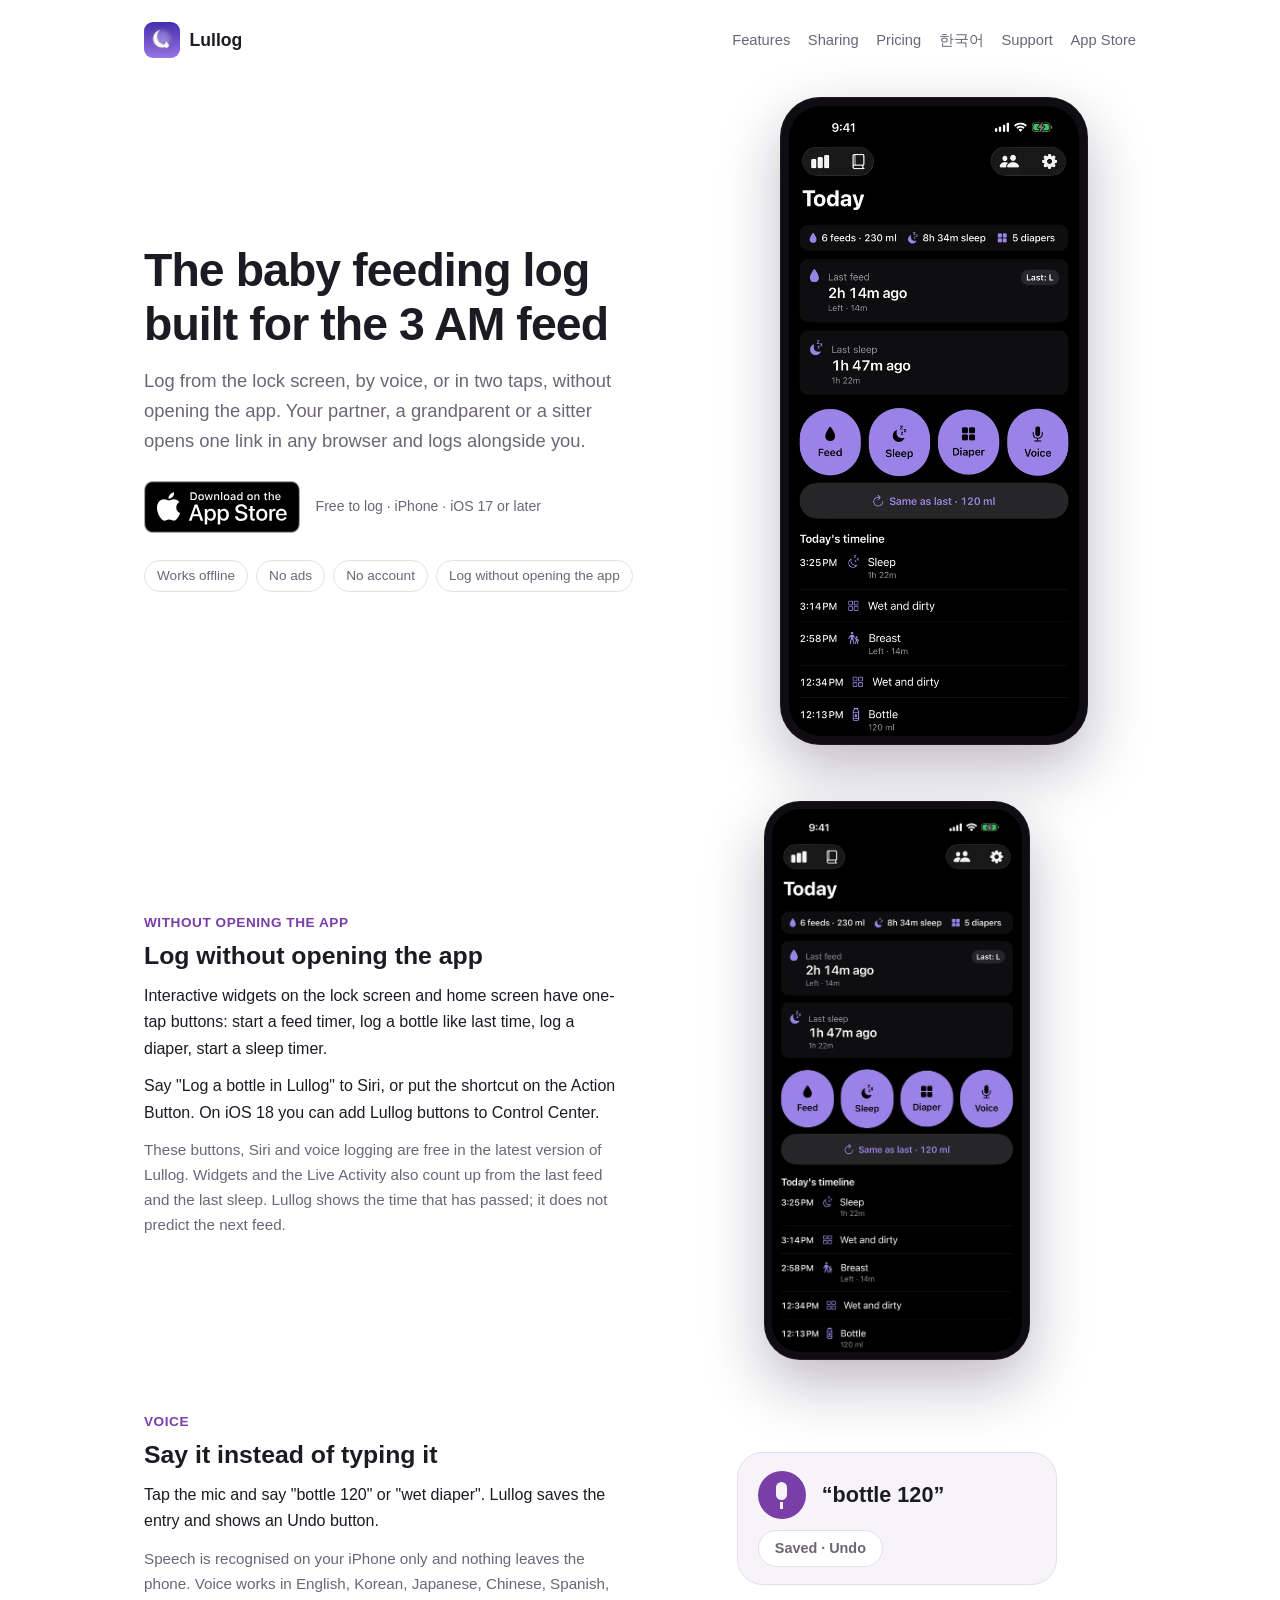
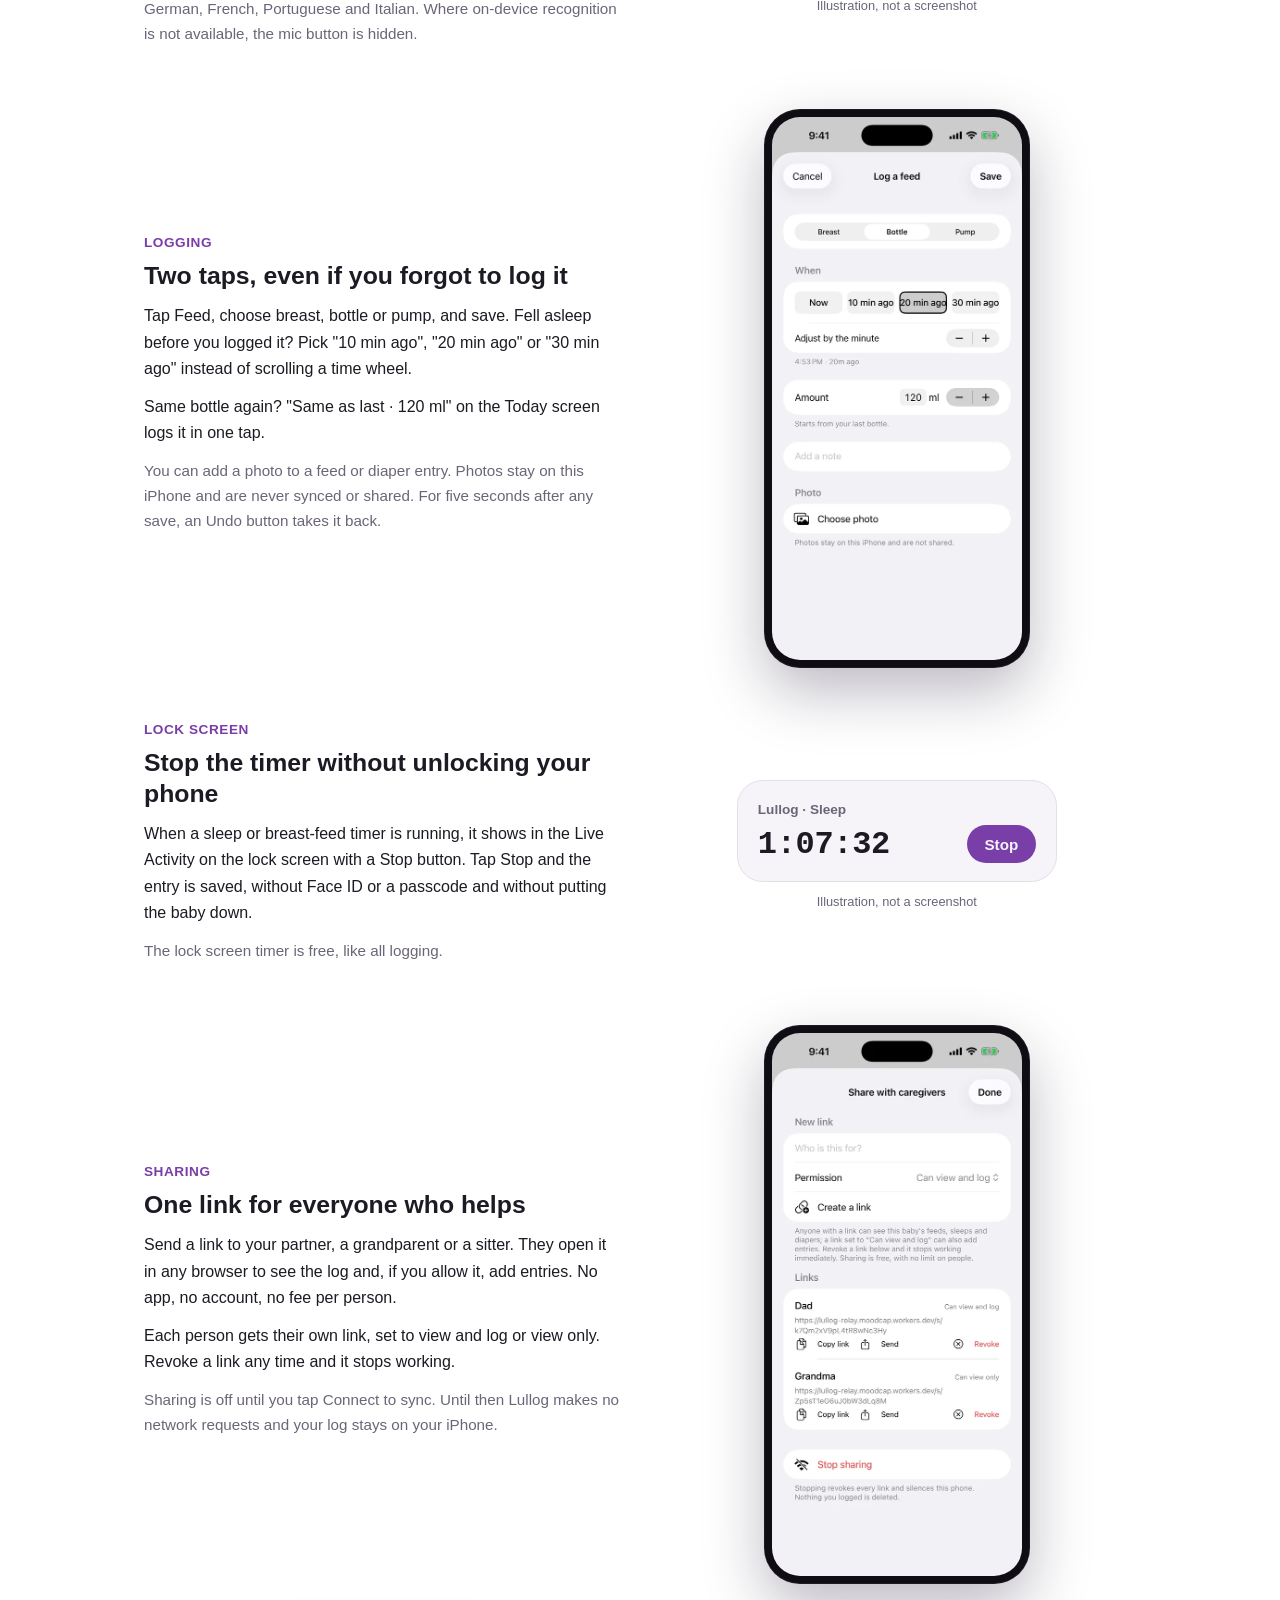
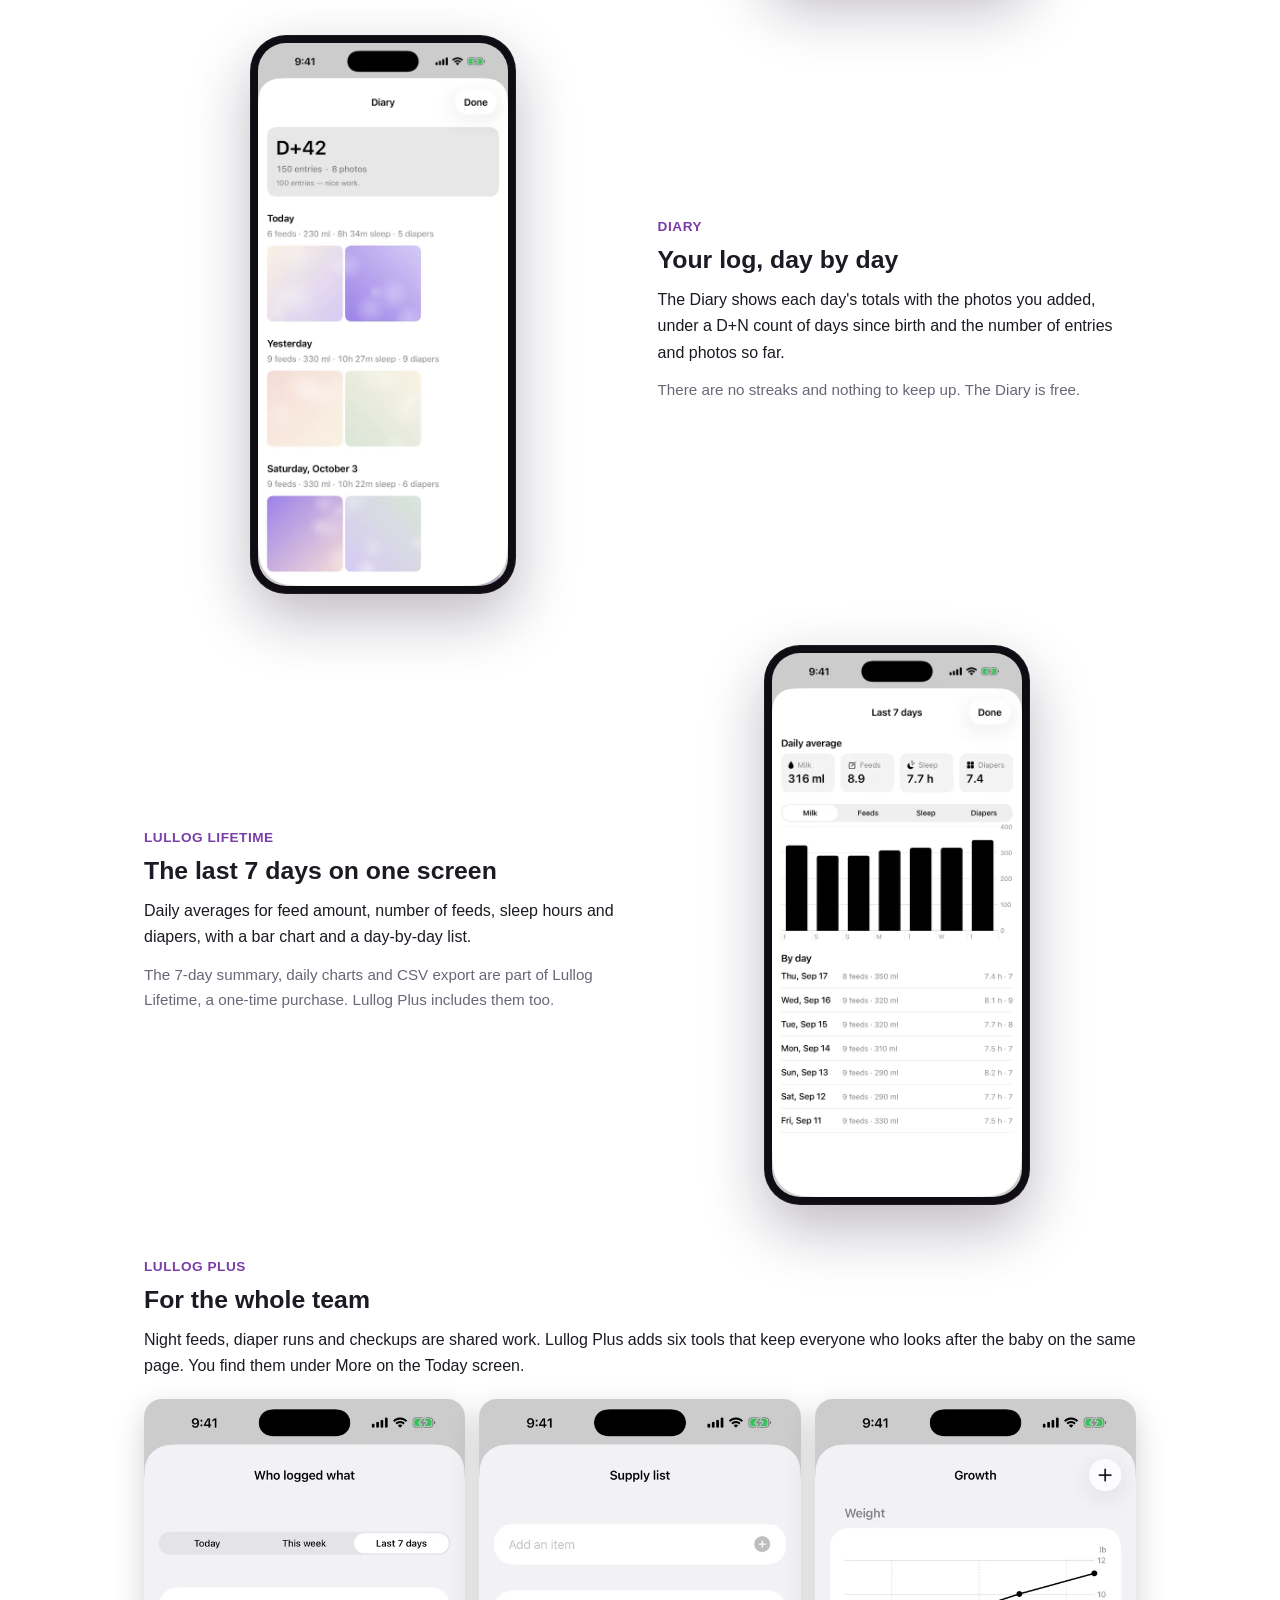
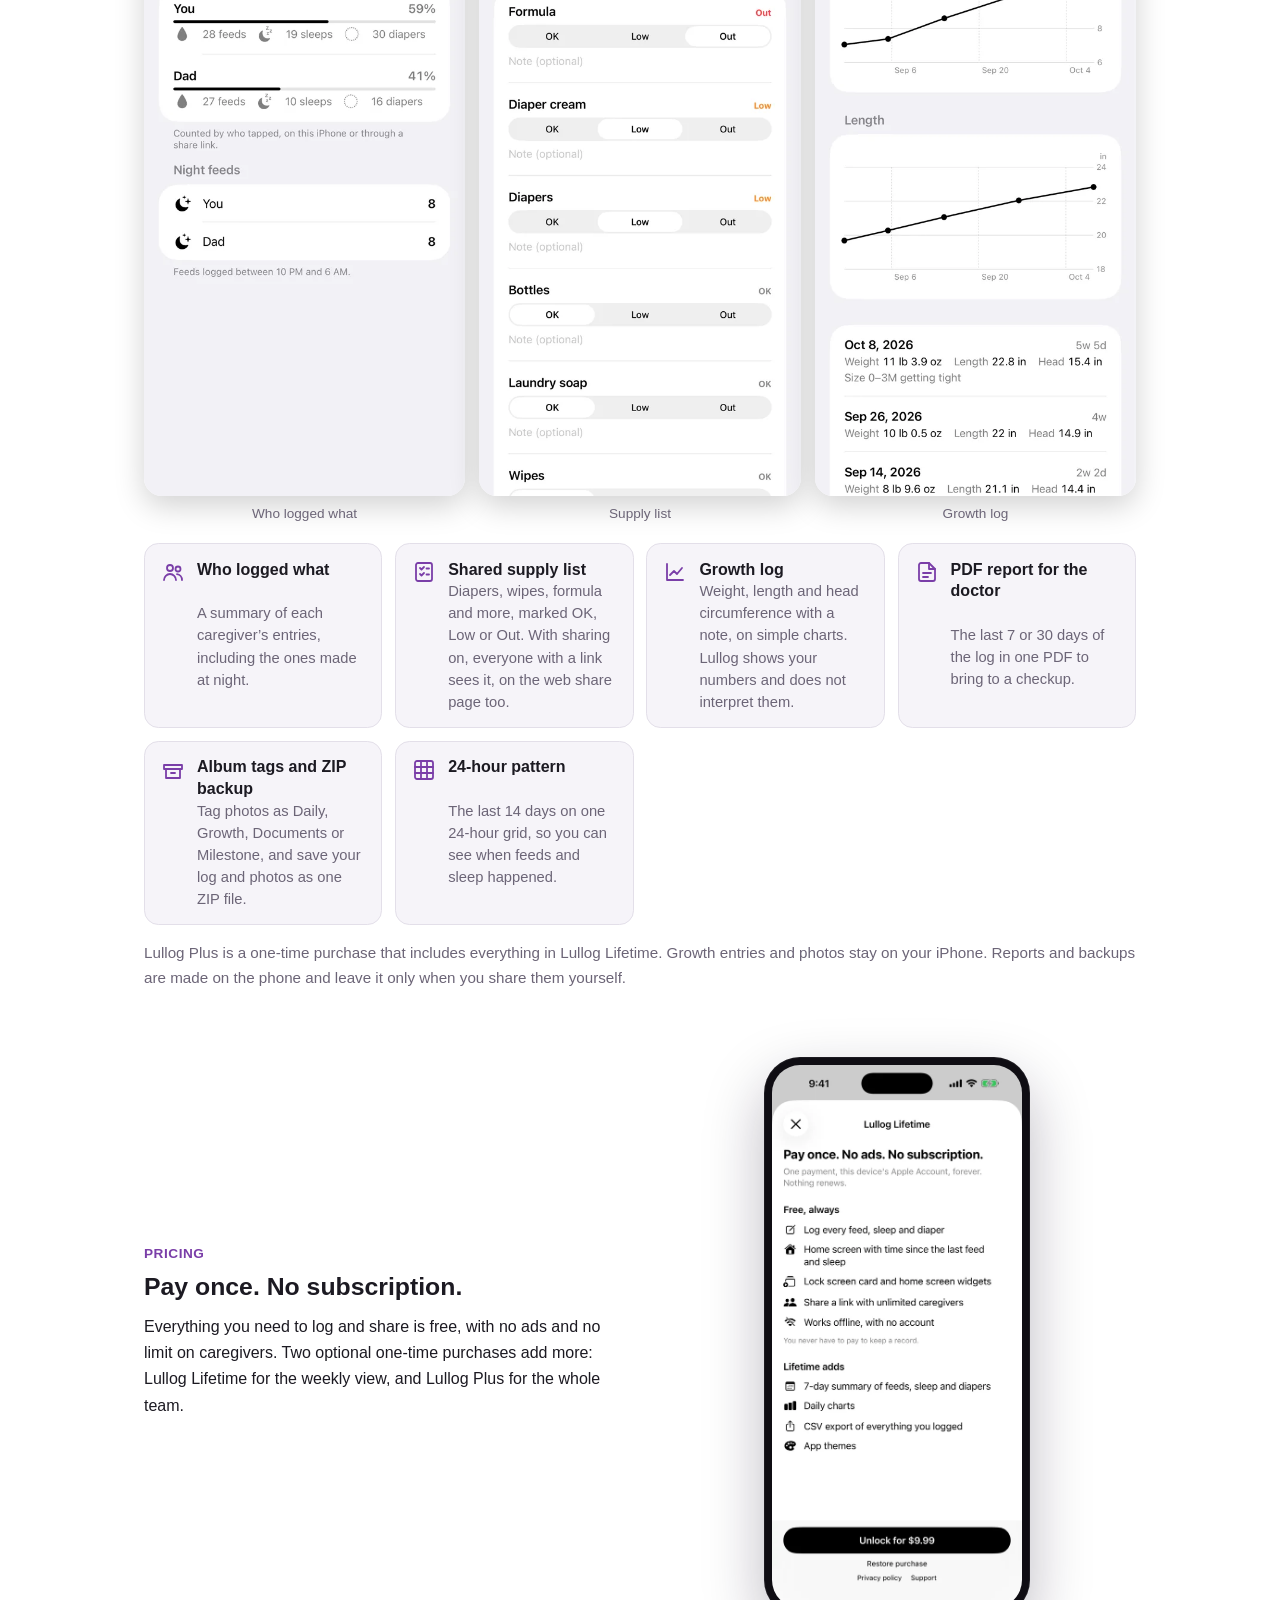
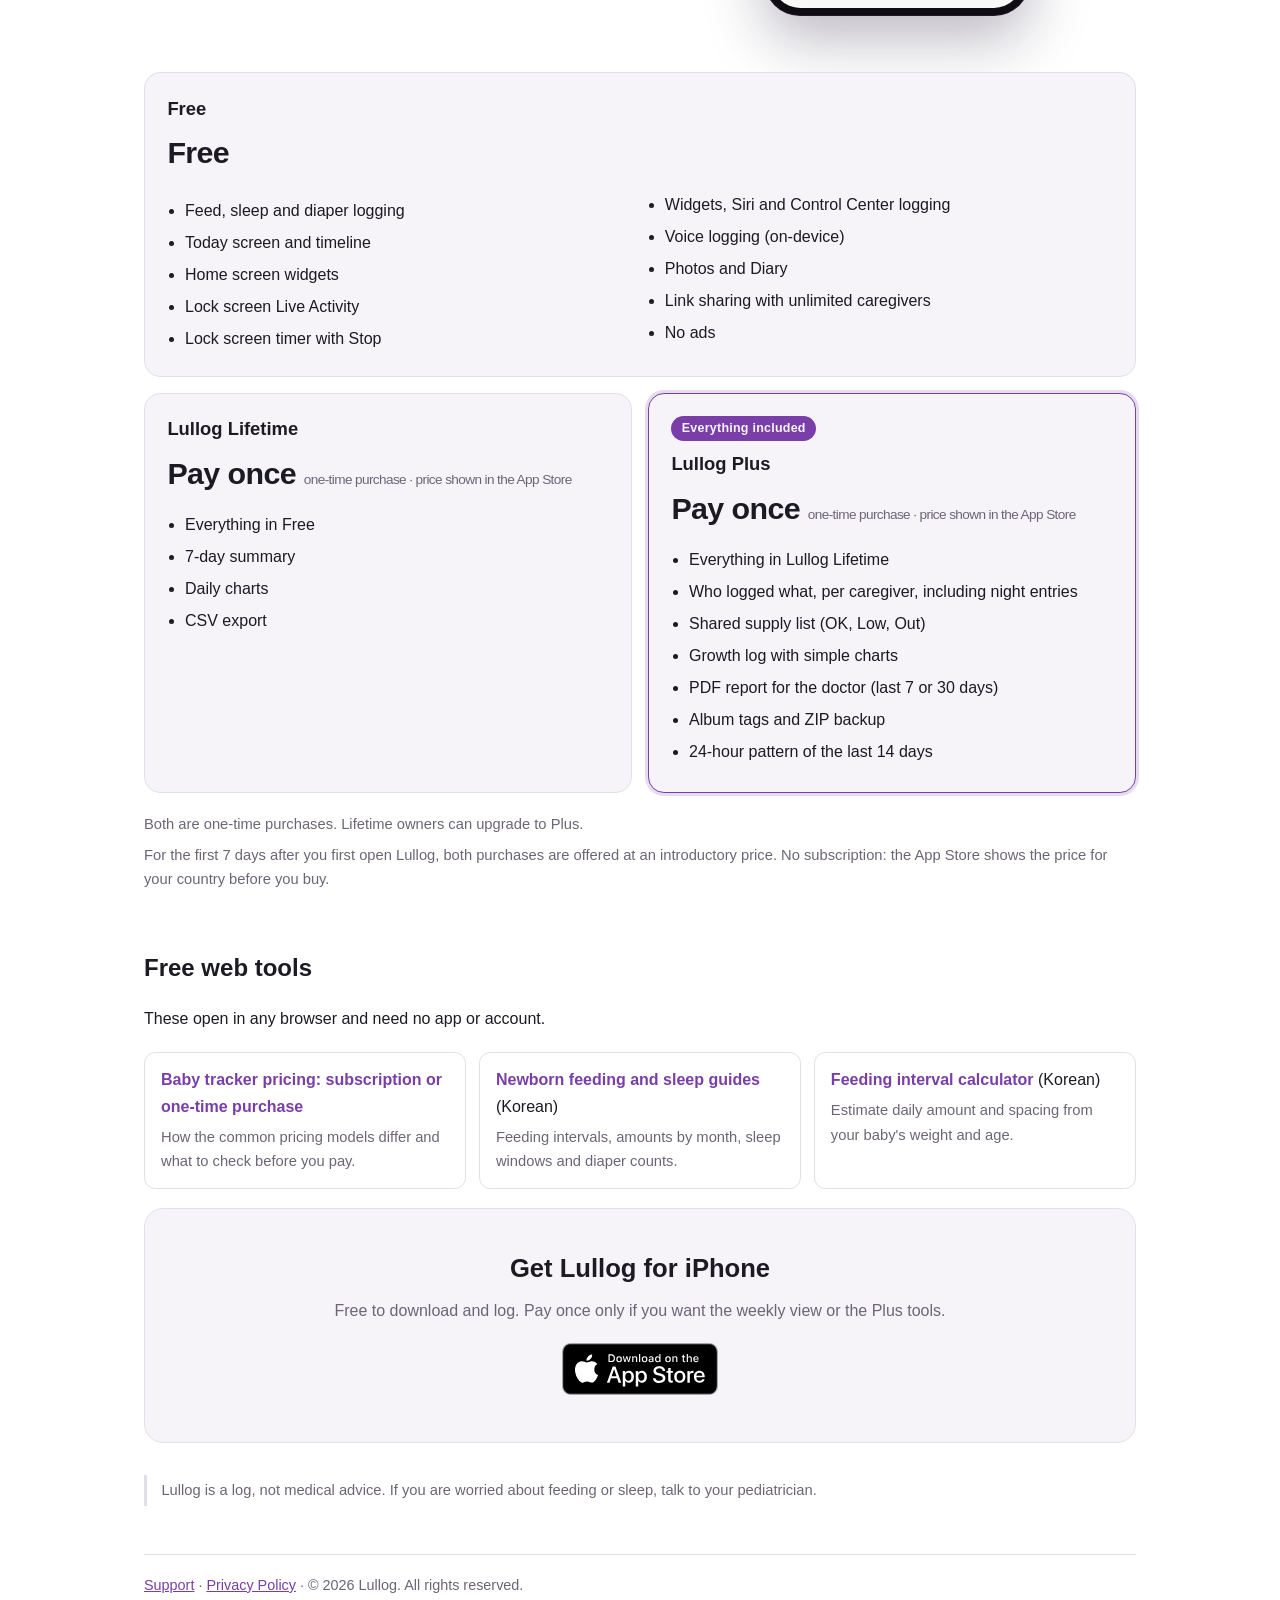
==== index.html @ fbc47a37 "1.1 live: Plus screenshots (team, supplies, growth) in the team section, sitemap dates Co-Authored-B" ====
<!doctype html>
<html lang="en">
<head>
<meta charset="utf-8">
<meta name="viewport" content="width=device-width, initial-scale=1">
<title>Lullog: Baby Feeding Tracker for iPhone, on the App Store</title>
<meta name="description" content="Lullog is a baby feeding tracker for iPhone, now on the App Store. Log feeds, sleep and diapers in two taps and share one private link with every caregiver.">
<link rel="canonical" href="https://richoh86.github.io/lullog-site/">
<link rel="alternate" hreflang="en" href="https://richoh86.github.io/lullog-site/">
<link rel="alternate" hreflang="ko" href="https://richoh86.github.io/lullog-site/ko/">
<link rel="alternate" hreflang="x-default" href="https://richoh86.github.io/lullog-site/">
<meta property="og:type" content="website">
<meta property="og:title" content="Lullog: Baby Feeding Tracker for iPhone, on the App Store">
<meta property="og:description" content="Lullog is a baby feeding tracker for iPhone, now on the App Store. Log feeds, sleep and diapers in two taps and share one private link with every caregiver.">
<meta property="og:url" content="https://richoh86.github.io/lullog-site/">
<meta property="og:site_name" content="Lullog">
<meta property="og:locale" content="en_US">
<meta property="og:locale:alternate" content="ko_KR">
<meta property="og:image" content="https://richoh86.github.io/lullog-site/assets/og.png">
<meta property="og:image:alt" content="Lullog, a baby feeding tracker for iPhone: feed, sleep and diaper log">
<meta name="twitter:card" content="summary_large_image">
<meta name="twitter:title" content="Lullog: Baby Feeding Tracker for iPhone, on the App Store">
<meta name="twitter:description" content="Lullog is a baby feeding tracker for iPhone, now on the App Store. Log feeds, sleep and diapers in two taps and share one private link with every caregiver.">
<meta name="twitter:image" content="https://richoh86.github.io/lullog-site/assets/og.png">
<link rel="apple-touch-icon" href="assets/icon-180.png">
<link rel="stylesheet" href="assets/site.css">
</head>
<body class="landing">

<header class="site-header">
  <a class="brand" href="./"><img src="assets/icon-180.png" alt="" width="36" height="36">Lullog</a>
  <nav>
    <a href="#features">Features</a>
    <a href="#sharing">Sharing</a>
    <a href="#pricing">Pricing</a>
    <a href="ko/" hreflang="ko" lang="ko">한국어</a>
    <a href="support.html">Support</a>
    <a href="https://apps.apple.com/app/id6813064594">App Store</a>
  </nav>
</header>

<main>
<section class="hero">
  <div>
    <h1>The baby feeding log built for the 3 AM feed</h1>
    <p class="tagline">Log from the lock screen, by voice, or in two taps, without opening the app. Your partner, a grandparent or a sitter opens one link in any browser and logs alongside you.</p>
    <div class="actions">
      <a class="badge" href="https://apps.apple.com/app/id6813064594"><img src="assets/appstore-badge-en-us.svg" alt="Download Lullog on the App Store" width="156" height="52"></a>
      <p class="note">Free to log · iPhone · iOS 17 or later</p>
    </div>
    <ul class="trust">
      <li>Works offline</li>
      <li>No ads</li>
      <li>No account</li>
      <li>Log without opening the app</li>
    </ul>
  </div>
  <div class="phone">
    <img src="assets/screens/en/home.webp" srcset="assets/screens/en/home.webp 540w, assets/screens/en/home@2x.webp 1080w" sizes="(max-width: 720px) 74vw, 272px" width="540" height="1173" fetchpriority="high" alt="Lullog's Today screen at night: today's totals of 6 feeds, 230 ml, 8 h 34 min of sleep and 5 diapers, last feed 2 h 14 min ago with a Last: L badge, the last sleep, big Feed, Sleep, Diaper and Voice buttons, a Same as last 120 ml button and today's timeline">
  </div>
</section>

<div class="features" id="features">
  <section class="feature">
    <div>
      <p class="kicker">Without opening the app</p>
      <h2>Log without opening the app</h2>
      <p>Interactive widgets on the lock screen and home screen have one-tap buttons: start a feed timer, log a bottle like last time, log a diaper, start a sleep timer.</p>
      <p>Say "Log a bottle in Lullog" to Siri, or put the shortcut on the Action Button. On iOS 18 you can add Lullog buttons to Control Center.</p>
      <p class="dim">These buttons, Siri and voice logging are free in the latest version of Lullog. Widgets and the Live Activity also count up from the last feed and the last sleep. Lullog shows the time that has passed; it does not predict the next feed.</p>
    </div>
    <div class="phone small">
      <img src="assets/screens/en/home.webp" srcset="assets/screens/en/home.webp 540w, assets/screens/en/home@2x.webp 1080w" sizes="(max-width: 720px) 74vw, 272px" width="540" height="1173" loading="lazy" decoding="async" alt="The Today screen with Feed, Sleep, Diaper and Voice buttons, a Same as last 120 ml button, the totals strip and a last feed card with a Last: L badge">
    </div>
  </section>

  <section class="feature">
    <div>
      <p class="kicker">Voice</p>
      <h2>Say it instead of typing it</h2>
      <p>Tap the mic and say "bottle 120" or "wet diaper". Lullog saves the entry and shows an Undo button.</p>
      <p class="dim">Speech is recognised on your iPhone only and nothing leaves the phone. Voice works in English, Korean, Japanese, Chinese, Spanish, German, French, Portuguese and Italian. Where on-device recognition is not available, the mic button is hidden.</p>
    </div>
    <figure class="voice-demo" aria-label="Illustration of voice logging">
      <div class="voice-card" aria-hidden="true">
        <span class="voice-mic"></span>
        <span class="voice-said">&ldquo;bottle 120&rdquo;</span>
        <span class="voice-result">Saved · Undo</span>
      </div>
      <figcaption>Illustration, not a screenshot</figcaption>
    </figure>
  </section>

  <section class="feature">
    <div>
      <p class="kicker">Logging</p>
      <h2>Two taps, even if you forgot to log it</h2>
      <p>Tap Feed, choose breast, bottle or pump, and save. Fell asleep before you logged it? Pick "10 min ago", "20 min ago" or "30 min ago" instead of scrolling a time wheel.</p>
      <p>Same bottle again? "Same as last · 120 ml" on the Today screen logs it in one tap.</p>
      <p class="dim">You can add a photo to a feed or diaper entry. Photos stay on this iPhone and are never synced or shared. For five seconds after any save, an Undo button takes it back.</p>
    </div>
    <div class="phone">
      <img src="assets/screens/en/log.webp" srcset="assets/screens/en/log.webp 540w, assets/screens/en/log@2x.webp 1080w" sizes="(max-width: 720px) 74vw, 272px" width="540" height="1173" loading="lazy" decoding="async" alt="The feed sheet with Breast, Bottle and Pump options, a quick time picker set to 20 minutes ago, 120 ml entered, a note field and a Photo field">
    </div>
  </section>

  <section class="feature">
    <div>
      <p class="kicker">Lock screen</p>
      <h2>Stop the timer without unlocking your phone</h2>
      <p>When a sleep or breast-feed timer is running, it shows in the Live Activity on the lock screen with a Stop button. Tap Stop and the entry is saved, without Face ID or a passcode and without putting the baby down.</p>
      <p class="dim">The lock screen timer is free, like all logging.</p>
    </div>
    <figure class="lock-demo" aria-label="Illustration of the lock screen timer">
      <div class="lock-card" aria-hidden="true">
        <span class="lock-label">Lullog · Sleep</span>
        <span class="lock-time">1:07:32</span>
        <span class="lock-stop">Stop</span>
      </div>
      <figcaption>Illustration, not a screenshot</figcaption>
    </figure>
  </section>

  <section class="feature" id="sharing">
    <div>
      <p class="kicker">Sharing</p>
      <h2>One link for everyone who helps</h2>
      <p>Send a link to your partner, a grandparent or a sitter. They open it in any browser to see the log and, if you allow it, add entries. No app, no account, no fee per person.</p>
      <p>Each person gets their own link, set to view and log or view only. Revoke a link any time and it stops working.</p>
      <p class="dim">Sharing is off until you tap Connect to sync. Until then Lullog makes no network requests and your log stays on your iPhone.</p>
    </div>
    <div class="phone">
      <img src="assets/screens/en/share.webp" srcset="assets/screens/en/share.webp 540w, assets/screens/en/share@2x.webp 1080w" sizes="(max-width: 720px) 74vw, 272px" width="540" height="1173" loading="lazy" decoding="async" alt="The Share with caregivers screen with a link for Dad that can view and log, a link for Grandma that can only view, and copy, send and revoke buttons">
    </div>
  </section>

  <section class="feature">
    <div>
      <p class="kicker">Diary</p>
      <h2>Your log, day by day</h2>
      <p>The Diary shows each day's totals with the photos you added, under a D+N count of days since birth and the number of entries and photos so far.</p>
      <p class="dim">There are no streaks and nothing to keep up. The Diary is free.</p>
    </div>
    <div class="phone">
      <img src="assets/screens/en/diary.webp" srcset="assets/screens/en/diary.webp 540w, assets/screens/en/diary@2x.webp 1080w" sizes="(max-width: 720px) 74vw, 272px" width="540" height="1173" loading="lazy" decoding="async" alt="The Diary with a D+42 header, 150 entries and 8 photos, and days listed with their totals and a grid of photos">
    </div>
  </section>

  <section class="feature">
    <div>
      <p class="kicker">Lullog Lifetime</p>
      <h2>The last 7 days on one screen</h2>
      <p>Daily averages for feed amount, number of feeds, sleep hours and diapers, with a bar chart and a day-by-day list.</p>
      <p class="dim">The 7-day summary, daily charts and CSV export are part of Lullog Lifetime, a one-time purchase. Lullog Plus includes them too.</p>
    </div>
    <div class="phone">
      <img src="assets/screens/en/week.webp" srcset="assets/screens/en/week.webp 540w, assets/screens/en/week@2x.webp 1080w" sizes="(max-width: 720px) 74vw, 272px" width="540" height="1173" loading="lazy" decoding="async" alt="The Last 7 days summary with daily averages of 316 ml, 8.9 feeds, 7.7 hours of sleep and 7.4 diapers, a bar chart and a list of days">
    </div>
  </section>
  <section class="feature wide" id="plus">
    <div>
      <p class="kicker">Lullog Plus</p>
      <h2>For the whole team</h2>
      <p>Night feeds, diaper runs and checkups are shared work. Lullog Plus adds six tools that keep everyone who looks after the baby on the same page. You find them under More on the Today screen.</p>
            <div class="plus-shots" aria-label="Three Lullog Plus screens">
        <figure><img src="assets/screens/en/team.webp" srcset="assets/screens/en/team.webp 540w, assets/screens/en/team@2x.webp 1080w" sizes="(max-width: 720px) 44vw, 220px" width="540" height="1173" loading="lazy" decoding="async" alt="Who logged what: You 59% with 28 feeds, 19 sleeps and 30 diapers, Dad 41% with 27 feeds, 10 sleeps and 16 diapers, and 8 night feeds each"><figcaption>Who logged what</figcaption></figure>
        <figure><img src="assets/screens/en/supplies.webp" srcset="assets/screens/en/supplies.webp 540w, assets/screens/en/supplies@2x.webp 1080w" sizes="(max-width: 720px) 44vw, 220px" width="540" height="1173" loading="lazy" decoding="async" alt="The shared supply list: Formula marked Out, Diapers and Diaper cream marked Low, Wipes, Laundry soap and Bottles OK"><figcaption>Supply list</figcaption></figure>
        <figure><img src="assets/screens/en/growth.webp" srcset="assets/screens/en/growth.webp 540w, assets/screens/en/growth@2x.webp 1080w" sizes="(max-width: 720px) 44vw, 220px" width="540" height="1173" loading="lazy" decoding="async" alt="The growth log: weight and length charts rising over five check-ups, with the list of measurements below"><figcaption>Growth log</figcaption></figure>
      </div>
      <ul class="plus-list">
        <li><svg viewBox="0 0 24 24" aria-hidden="true"><circle cx="9" cy="8" r="3"/><path d="M3 20c0-3.3 2.7-6 6-6s6 2.7 6 6"/><circle cx="17" cy="9" r="2.5"/><path d="M16 14.2c2.9.4 5 2.9 5 5.8"/></svg><strong>Who logged what</strong><span>A summary of each caregiver&rsquo;s entries, including the ones made at night.</span></li>
        <li><svg viewBox="0 0 24 24" aria-hidden="true"><rect x="4" y="3" width="16" height="18" rx="2"/><path d="M8 8l1.5 1.5L12 7M8 14l1.5 1.5L12 13M14.5 8.5H17M14.5 14.5H17"/></svg><strong>Shared supply list</strong><span>Diapers, wipes, formula and more, marked OK, Low or Out. With sharing on, everyone with a link sees it, on the web share page too.</span></li>
        <li><svg viewBox="0 0 24 24" aria-hidden="true"><path d="M4 4v16h16"/><path d="M7 15l4-4 3 3 5-6"/></svg><strong>Growth log</strong><span>Weight, length and head circumference with a note, on simple charts. Lullog shows your numbers and does not interpret them.</span></li>
        <li><svg viewBox="0 0 24 24" aria-hidden="true"><path d="M14 3H6a2 2 0 0 0-2 2v14a2 2 0 0 0 2 2h12a2 2 0 0 0 2-2V9z"/><path d="M14 3v6h6M8 13h8M8 17h5"/></svg><strong>PDF report for the doctor</strong><span>The last 7 or 30 days of the log in one PDF to bring to a checkup.</span></li>
        <li><svg viewBox="0 0 24 24" aria-hidden="true"><path d="M3 7h18v4H3zM5 11v9h14v-9"/><path d="M10 15h4"/></svg><strong>Album tags and ZIP backup</strong><span>Tag photos as Daily, Growth, Documents or Milestone, and save your log and photos as one ZIP file.</span></li>
        <li><svg viewBox="0 0 24 24" aria-hidden="true"><rect x="3" y="3" width="18" height="18" rx="2"/><path d="M3 9h18M3 15h18M9 3v18M15 3v18"/></svg><strong>24-hour pattern</strong><span>The last 14 days on one 24-hour grid, so you can see when feeds and sleep happened.</span></li>
      </ul>
      <p class="dim">Lullog Plus is a one-time purchase that includes everything in Lullog Lifetime. Growth entries and photos stay on your iPhone. Reports and backups are made on the phone and leave it only when you share them yourself.</p>
    </div>
  </section>
</div>

<section id="pricing">
  <div class="features">
    <div class="feature">
      <div>
        <p class="kicker">Pricing</p>
        <h2>Pay once. No subscription.</h2>
        <p>Everything you need to log and share is free, with no ads and no limit on caregivers. Two optional one-time purchases add more: Lullog Lifetime for the weekly view, and Lullog Plus for the whole team.</p>
      </div>
      <div class="phone small">
        <img src="assets/screens/en/lifetime.webp" srcset="assets/screens/en/lifetime.webp 540w, assets/screens/en/lifetime@2x.webp 1080w" sizes="(max-width: 720px) 66vw, 224px" width="540" height="1173" loading="lazy" decoding="async" alt="The Lullog Lifetime screen: pay once, no ads, no subscription, with lists of free and Lifetime features and an unlock button">
      </div>
    </div>
  </div>
  <div class="pricing">
    <div class="plan free">
      <h3>Free</h3>
      <p class="price">Free</p>
      <ul>
        <li>Feed, sleep and diaper logging</li>
        <li>Today screen and timeline</li>
        <li>Home screen widgets</li>
        <li>Lock screen Live Activity</li>
        <li>Lock screen timer with Stop</li>
        <li>Widgets, Siri and Control Center logging</li>
        <li>Voice logging (on-device)</li>
        <li>Photos and Diary</li>
        <li>Link sharing with unlimited caregivers</li>
        <li>No ads</li>
      </ul>
    </div>
    <div class="plan">
      <h3>Lullog Lifetime</h3>
      <p class="price">Pay once <small>one-time purchase · price shown in the App Store</small></p>
      <ul>
        <li>Everything in Free</li>
        <li>7-day summary</li>
        <li>Daily charts</li>
        <li>CSV export</li>
      </ul>
    </div>
    <div class="plan featured">
      <p class="tag">Everything included</p>
      <h3>Lullog Plus</h3>
      <p class="price">Pay once <small>one-time purchase · price shown in the App Store</small></p>
      <ul>
        <li>Everything in Lullog Lifetime</li>
        <li>Who logged what, per caregiver, including night entries</li>
        <li>Shared supply list (OK, Low, Out)</li>
        <li>Growth log with simple charts</li>
        <li>PDF report for the doctor (last 7 or 30 days)</li>
        <li>Album tags and ZIP backup</li>
        <li>24-hour pattern of the last 14 days</li>
      </ul>
    </div>
    <p class="pricing-note">Both are one-time purchases. Lifetime owners can upgrade to Plus.</p>
    <p class="pricing-note">For the first 7 days after you first open Lullog, both purchases are offered at an introductory price. No subscription: the App Store shows the price for your country before you buy.</p>
  </div>
</section>

<section>
  <h2 class="section-title">Free web tools</h2>
  <p>These open in any browser and need no app or account.</p>
  <ul class="cards">
    <li><a href="compare/baby-tracker-without-subscription.html">Baby tracker pricing: subscription or one-time purchase</a>
      <p>How the common pricing models differ and what to check before you pay.</p></li>
    <li><a href="ko/guides/" hreflang="ko">Newborn feeding and sleep guides</a> (Korean)
      <p>Feeding intervals, amounts by month, sleep windows and diaper counts.</p></li>
    <li><a href="ko/tools/suyu-teom-gyesangi.html" hreflang="ko">Feeding interval calculator</a> (Korean)
      <p>Estimate daily amount and spacing from your baby's weight and age.</p></li>
  </ul>
</section>

<section class="cta-band">
  <h2>Get Lullog for iPhone</h2>
  <p>Free to download and log. Pay once only if you want the weekly view or the Plus tools.</p>
  <a class="badge" href="https://apps.apple.com/app/id6813064594"><img src="assets/appstore-badge-en-us.svg" alt="Download Lullog on the App Store" width="156" height="52"></a>
</section>

<p class="disclaim">Lullog is a log, not medical advice. If you are worried about feeding or sleep, talk to your pediatrician.</p>
</main>

<footer><a href="support.html">Support</a> · <a href="privacy.html">Privacy Policy</a>
 · © 2026 Lullog. All rights reserved.</footer>

<script type="application/ld+json">
{
  "@context": "https://schema.org",
  "@graph": [
    {
      "@type": "SoftwareApplication",
      "@id": "https://richoh86.github.io/lullog-site/#app",
      "name": "Lullog",
      "alternateName": "Lullog: Baby Feeding Tracker",
      "applicationCategory": "HealthApplication",
      "applicationSubCategory": "Baby feeding, sleep and diaper log",
      "operatingSystem": "iOS 17.0 or later",
      "softwareVersion": "1.1",
      "url": "https://richoh86.github.io/lullog-site/",
      "installUrl": "https://apps.apple.com/app/id6813064594",
      "downloadUrl": "https://apps.apple.com/app/id6813064594",
      "sameAs": ["https://apps.apple.com/app/id6813064594"],
      "image": "https://richoh86.github.io/lullog-site/assets/og.png",
      "screenshot": "https://richoh86.github.io/lullog-site/assets/screens/en/home@2x.webp",
      "inLanguage": ["en", "ko"],
      "description": "A newborn log for iPhone. Feeds, sleep and diapers in a few taps, a lock screen Live Activity and home screen widgets, and one private link caregivers open in any browser. Works offline until you turn sharing on.",
      "featureList": [
        "Feed, sleep and diaper logging",
        "Lock screen Live Activity and home screen widgets",
        "Interactive widgets, Siri and Shortcuts, and Control Center buttons for logging without opening the app",
        "On-device voice logging",
        "Photos on entries, kept on the device, and a Diary",
        "Private share link that opens in any browser",
        "Works offline with no account",
        "7-day summary, daily charts, and CSV export with Lullog Lifetime",
        "Caregiver summary, shared supply list, growth log, PDF report, album tags with ZIP backup, and a 24-hour pattern with Lullog Plus"
      ],
      "publisher": { "@id": "https://richoh86.github.io/lullog-site/#org" },
      "offers": [
        {
          "@type": "Offer",
          "price": "0",
          "priceCurrency": "USD",
          "availability": "https://schema.org/InStock",
          "description": "Free to use. Logging, widgets, Siri and Control Center logging, voice logging, photos, the Diary, the Live Activity and link sharing are free with no ads."
        },
        {
          "@type": "Offer",
          "name": "Lullog Lifetime",
          "category": "one-time purchase",
          "description": "Optional one-time in-app purchase that unlocks the 7-day summary, daily charts and CSV export. No subscription. The price is shown in the App Store."
        },
        {
          "@type": "Offer",
          "name": "Lullog Plus",
          "category": "one-time purchase",
          "description": "Optional one-time in-app purchase that includes everything in Lullog Lifetime plus a per-caregiver summary, a shared supply list, a growth log, a PDF report, album tags with ZIP backup and a 24-hour pattern view. Lifetime owners can upgrade. No subscription. The price is shown in the App Store."
        }
      ]
    },
    {
      "@type": "Organization",
      "@id": "https://richoh86.github.io/lullog-site/#org",
      "name": "Lullog",
      "url": "https://richoh86.github.io/lullog-site/",
      "logo": "https://richoh86.github.io/lullog-site/assets/icon-512.png",
      "email": "richohios@gmail.com"
    },
    {
      "@type": "WebSite",
      "@id": "https://richoh86.github.io/lullog-site/#website",
      "name": "Lullog",
      "url": "https://richoh86.github.io/lullog-site/",
      "inLanguage": "en-US",
      "publisher": { "@id": "https://richoh86.github.io/lullog-site/#org" }
    }
  ]
}
</script>
</body>
</html>
---- assets/site.css ----
/* Lullog site — shared styles. Matches the inline styles of index/support/privacy. */
:root { color-scheme: light dark;
  --ink:#1c1a22; --dim:#6c6577; --bg:#fff; --card:#f6f4f9; --line:#e3dfe9; --accent:#7a3ea8; }
@media (prefers-color-scheme: dark) {
  :root { --ink:#ece9f1; --dim:#a49cb0; --bg:#17141d; --card:#231f2b; --line:#37303f; --accent:#c79bee; }
}
body { max-width: 46rem; margin: 0 auto; padding: 2.5rem 1.25rem 4rem; background: var(--bg);
  color: var(--ink); font: 16px/1.65 -apple-system, BlinkMacSystemFont, "Segoe UI", Roboto,
  "Apple SD Gothic Neo", "Noto Sans KR", sans-serif; }
h1 { font-size: 2rem; margin: 0 0 .35rem; letter-spacing: -.02em; }
h2 { font-size: 1.25rem; margin: 2.2rem 0 .6rem; }
h3 { font-size: 1rem; margin: 1.4rem 0 .3rem; }
.sub { color: var(--dim); margin: 0 0 2rem; }
.lede { background: var(--card); border: 1px solid var(--line); border-radius: .7rem;
  padding: 1rem 1.15rem; margin: 0 0 2rem; }
.note { color: var(--dim); font-size: .9rem; }
ul, ol { padding-left: 1.15rem; } li { margin: .3rem 0; }
a { color: var(--accent); }
nav.crumbs { font-size: .9rem; color: var(--dim); margin: 0 0 1.2rem; }
nav.langs { font-size: .9rem; color: var(--dim); margin: 0 0 1.5rem; }
table { border-collapse: collapse; width: 100%; margin: 1rem 0; font-size: .95rem; display: block;
  overflow-x: auto; }
th, td { border: 1px solid var(--line); padding: .5rem .6rem; text-align: left; vertical-align: top; }
th { background: var(--card); font-weight: 600; }
.cards { display: grid; gap: .8rem; grid-template-columns: repeat(auto-fit, minmax(15rem, 1fr));
  padding: 0; list-style: none; margin: 1.2rem 0; }
.cards li { border: 1px solid var(--line); border-radius: .7rem; padding: .9rem 1rem; margin: 0; }
.cards li a { font-weight: 600; text-decoration: none; }
.cards li p { margin: .3rem 0 0; color: var(--dim); font-size: .92rem; }
.calc { background: var(--card); border: 1px solid var(--line); border-radius: .7rem; padding: 1.1rem; }
.calc label { display: block; margin: .8rem 0 .2rem; font-weight: 600; font-size: .95rem; }
.calc input, .calc select { width: 100%; box-sizing: border-box; padding: .55rem .6rem; font-size: 1rem;
  border: 1px solid var(--line); border-radius: .45rem; background: var(--bg); color: var(--ink); }
.calc button { margin-top: 1rem; padding: .6rem 1.1rem; font-size: 1rem; border: 0; border-radius: .45rem;
  background: var(--accent); color: #fff; cursor: pointer; }
.result { margin-top: 1.4rem; }
.disclaim { border-left: 3px solid var(--line); padding: .2rem 0 .2rem .9rem; color: var(--dim);
  font-size: .92rem; margin: 1.6rem 0; }
footer { margin-top: 3rem; padding-top: 1.2rem; border-top: 1px solid var(--line);
  color: var(--dim); font-size: .9rem; }
@media print {
  body { max-width: none; padding: 0; color: #000; background: #fff; font-size: 11pt; }
  .noprint, nav, footer { display: none !important; }
  table { display: table; page-break-inside: avoid; }
  th, td { border: 1px solid #999; }
  .sheet { page-break-after: always; }
}

/* ---------- Landing (home pages) and store CTA, added 2026-10-04 ---------- */
body.landing { max-width: 62rem; padding-top: 1.4rem; }
.site-header { display: flex; align-items: center; gap: .8rem; margin: 0 0 2.4rem; flex-wrap: wrap; }
.site-header .brand { display: flex; align-items: center; gap: .6rem; font-weight: 700; font-size: 1.1rem;
  color: var(--ink); text-decoration: none; }
.site-header .brand img { width: 36px; height: 36px; border-radius: 9px; }
.site-header nav { margin-left: auto; display: flex; gap: 1.1rem; font-size: .92rem; flex-wrap: wrap; }
.site-header nav a { color: var(--dim); text-decoration: none; }
.site-header nav a:hover { color: var(--accent); }
.hero { display: grid; grid-template-columns: 1.15fr .85fr; gap: 2.5rem; align-items: center; margin: 0 0 3.5rem; }
.hero h1 { font-size: clamp(2rem, 4.2vw, 2.9rem); line-height: 1.15; margin: 0 0 .9rem; }
.hero .tagline { font-size: 1.15rem; color: var(--dim); margin: 0 0 1.5rem; max-width: 30rem; }
.hero .actions { display: flex; align-items: center; gap: 1rem; flex-wrap: wrap; }
.badge img, img.badge { height: 52px; width: auto; display: block; }
.hero .actions .note { font-size: .88rem; color: var(--dim); margin: 0; }
.trust { display: flex; gap: .5rem; flex-wrap: wrap; padding: 0; margin: 1.4rem 0 0; list-style: none; }
.trust li { font-size: .85rem; color: var(--dim); border: 1px solid var(--line); border-radius: 999px; padding: .25rem .75rem; }
.phone { width: min(290px, 78vw); margin: 0 auto; padding: 9px; border-radius: 40px; background: #0f0d13;
  box-shadow: 0 24px 60px rgba(20, 10, 40, .28), 0 0 0 1px rgba(255,255,255,.06) inset; }
.phone img { display: block; width: 100%; height: auto; border-radius: 32px; }
.phone.small { width: min(240px, 70vw); border-radius: 34px; padding: 8px; }
.phone.small img { border-radius: 27px; }
.features { display: flex; flex-direction: column; gap: 3.2rem; margin: 0 0 3.5rem; }
.feature { display: grid; grid-template-columns: 1fr 1fr; gap: 2.2rem; align-items: center; }
.feature:nth-child(even) .phone { order: -1; }
.feature .kicker { color: var(--accent); font-weight: 600; font-size: .85rem; letter-spacing: .04em;
  text-transform: uppercase; margin: 0 0 .4rem; }
.feature h2 { font-size: 1.55rem; margin: 0 0 .7rem; line-height: 1.25; }
.feature p { margin: 0 0 .7rem; color: var(--ink); }
.feature p.dim { color: var(--dim); font-size: .95rem; }
.pricing { display: grid; grid-template-columns: 1fr 1fr; gap: 1rem; margin: 0 0 3.5rem; }
.plan { border: 1px solid var(--line); border-radius: 1rem; padding: 1.3rem 1.4rem; background: var(--card); }
.plan.featured { border-color: var(--accent); box-shadow: 0 0 0 3px color-mix(in srgb, var(--accent) 18%, transparent); }
.plan h3 { margin: 0 0 .2rem; font-size: 1.15rem; }
.plan .price { font-size: 1.9rem; font-weight: 700; margin: 0 0 .3rem; letter-spacing: -.02em; }
.plan .price small { font-size: .85rem; font-weight: 400; color: var(--dim); }
.plan ul { margin: .9rem 0 0; padding-left: 1.1rem; }
.plan li { margin: .35rem 0; }
.cta-band { text-align: center; background: var(--card); border: 1px solid var(--line); border-radius: 1.2rem;
  padding: 2.4rem 1.4rem; margin: 0 0 2rem; }
.cta-band h2 { margin: 0 0 .5rem; font-size: 1.6rem; }
.cta-band p { color: var(--dim); margin: 0 0 1.2rem; }
.cta-band .badge { display: inline-block; }
.store-cta { display: flex; align-items: center; gap: 1rem; border: 1px solid var(--line); border-radius: 1rem;
  padding: 1rem 1.2rem; background: var(--card); margin: 2.2rem 0; flex-wrap: wrap; }
.store-cta img.icon { width: 56px; height: 56px; border-radius: 13px; }
.store-cta .text { flex: 1 1 14rem; }
.store-cta .text strong { display: block; margin-bottom: .15rem; }
.store-cta .text span { color: var(--dim); font-size: .92rem; }
.section-title { font-size: 1.5rem; margin: 0 0 1.2rem; }
@media (max-width: 720px) {
  .hero, .feature, .pricing { grid-template-columns: 1fr; }
  .hero { gap: 1.8rem; text-align: left; }
  .feature:nth-child(even) .phone { order: 0; }
  .feature .phone { order: 0; }
  .site-header nav { margin-left: 0; }
}
/* Korean line breaking: never split inside a word (어절) */
html[lang="ko"] body { word-break: keep-all; overflow-wrap: anywhere; }
/* Feature rows: smaller device so text and image share the row height */
.feature .phone { width: min(250px, 72vw); border-radius: 36px; padding: 8px; }
.feature .phone img { border-radius: 28px; }
/* While a lazy screenshot is still loading, show the card colour instead of the bezel black */
.phone img { background: var(--card); }

/* ---------- Lock screen timer schematic (1.0.1), added 2026-10-04 ---------- */
.lock-demo { margin: 0 auto; width: min(320px, 100%); text-align: center; }
.lock-card { display: grid; grid-template-columns: 1fr auto; grid-template-rows: auto auto; align-items: center;
  gap: .25rem 1rem; text-align: left; padding: 1.1rem 1.25rem; border-radius: 1.6rem;
  background: var(--card); border: 1px solid var(--line); box-sizing: border-box; }
.lock-card .lock-label { grid-column: 1 / -1; color: var(--dim); font-size: .85rem; font-weight: 600; }
.lock-card .lock-time { font: 600 2rem/1.1 ui-monospace, "SF Mono", Menlo, Consolas, monospace;
  color: var(--ink); letter-spacing: -.01em; font-variant-numeric: tabular-nums; }
.lock-card .lock-stop { justify-self: end; padding: .4rem 1.1rem; border-radius: 999px;
  background: var(--accent); color: var(--card); font-weight: 700; font-size: .95rem; }
.lock-demo figcaption { margin-top: .6rem; color: var(--dim); font-size: .8rem; }

/* ---------- Voice logging schematic (1.0.2), added 2026-10-05 ---------- */
.voice-demo { margin: 0 auto; width: min(320px, 100%); text-align: center; }
.voice-card { display: grid; grid-template-columns: auto 1fr; grid-template-rows: auto auto; align-items: center;
  gap: .7rem 1rem; text-align: left; padding: 1.1rem 1.25rem; border-radius: 1.6rem;
  background: var(--card); border: 1px solid var(--line); box-sizing: border-box; }
.voice-card .voice-mic { grid-row: 1; width: 3rem; height: 3rem; border-radius: 50%; background: var(--accent);
  position: relative; }
.voice-card .voice-mic::before { content: ""; position: absolute; left: 50%; top: .7rem; width: .7rem; height: 1.15rem;
  margin-left: -.35rem; border-radius: .35rem; background: var(--card); }
.voice-card .voice-mic::after { content: ""; position: absolute; left: 50%; bottom: .6rem; width: .2rem; height: .45rem;
  margin-left: -.1rem; background: var(--card); }
.voice-card .voice-said { font-size: 1.35rem; font-weight: 600; color: var(--ink); }
.voice-card .voice-result { grid-column: 1 / -1; justify-self: start; padding: .35rem 1rem; border-radius: 999px;
  border: 1px solid var(--line); background: var(--bg); color: var(--dim); font-size: .9rem; font-weight: 600; }
.voice-demo figcaption { margin-top: .6rem; color: var(--dim); font-size: .8rem; }

/* ---------- Lullog Plus (1.1), added 2026-10-10 ---------- */
.plan.free { grid-column: 1 / -1; }
.plan.free ul { columns: 2; column-gap: 2rem; }
.plan.free li { break-inside: avoid; }
.plan .tag { display: inline-block; margin: 0 0 .5rem; padding: .15rem .65rem; border-radius: 999px;
  background: var(--accent); color: var(--card); font-size: .78rem; font-weight: 700; letter-spacing: .02em; }
.pricing-note { grid-column: 1 / -1; margin: .2rem 0 0; color: var(--dim); font-size: .92rem; }
.pricing-note + .pricing-note { margin-top: -.6rem; }
.feature.wide { grid-template-columns: 1fr; }
.plus-list { list-style: none; padding: 0; margin: 1.1rem 0 .9rem; display: grid; gap: .8rem;
  grid-template-columns: repeat(auto-fit, minmax(13.5rem, 1fr)); }
.plus-list li { display: grid; grid-template-columns: auto 1fr; column-gap: .75rem; align-items: start; margin: 0;
  border: 1px solid var(--line); border-radius: .9rem; padding: .9rem 1rem; background: var(--card); }
.plus-list svg { grid-row: span 2; width: 1.5rem; height: 1.5rem; margin-top: .1rem; color: var(--accent);
  fill: none; stroke: currentColor; stroke-width: 1.8; stroke-linecap: round; stroke-linejoin: round; }
.plus-list strong { display: block; font-size: 1rem; line-height: 1.35; }
.plus-list span { color: var(--dim); font-size: .92rem; line-height: 1.5; }
@media (max-width: 720px) {
  .plan.free ul { columns: 1; }
}

/* Plus screenshots (1.1), added 2026-10-13 */
.plus-shots { display: grid; grid-template-columns: repeat(3, 1fr); gap: .9rem; margin: 1.2rem 0 .4rem; }
.plus-shots figure { margin: 0; }
.plus-shots img { width: 100%; height: auto; border-radius: 18px; box-shadow: 0 10px 30px rgba(0,0,0,.18); display: block; }
.plus-shots figcaption { text-align: center; color: var(--dim); font-size: .85rem; margin-top: .45rem; }
@media (max-width: 720px) { .plus-shots { grid-template-columns: repeat(3, 1fr); gap: .5rem; } .plus-shots img { border-radius: 12px; } }
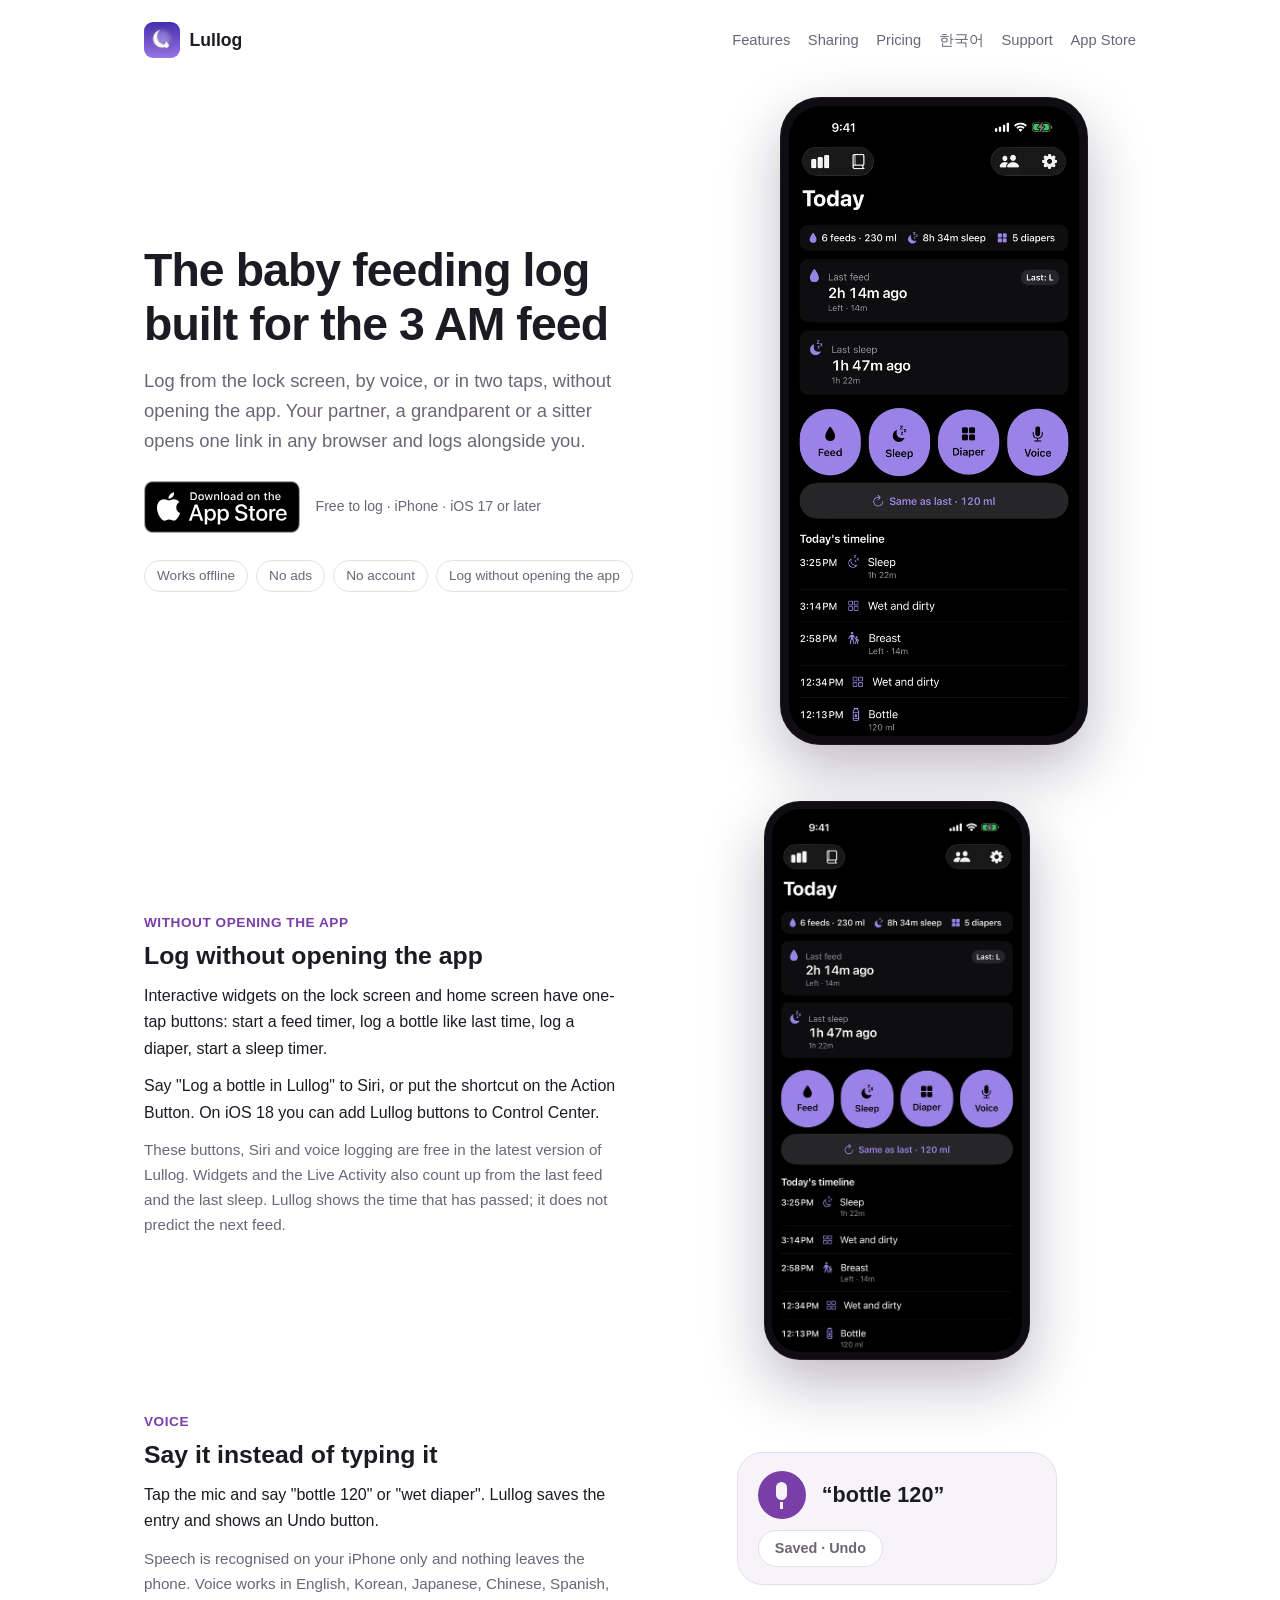
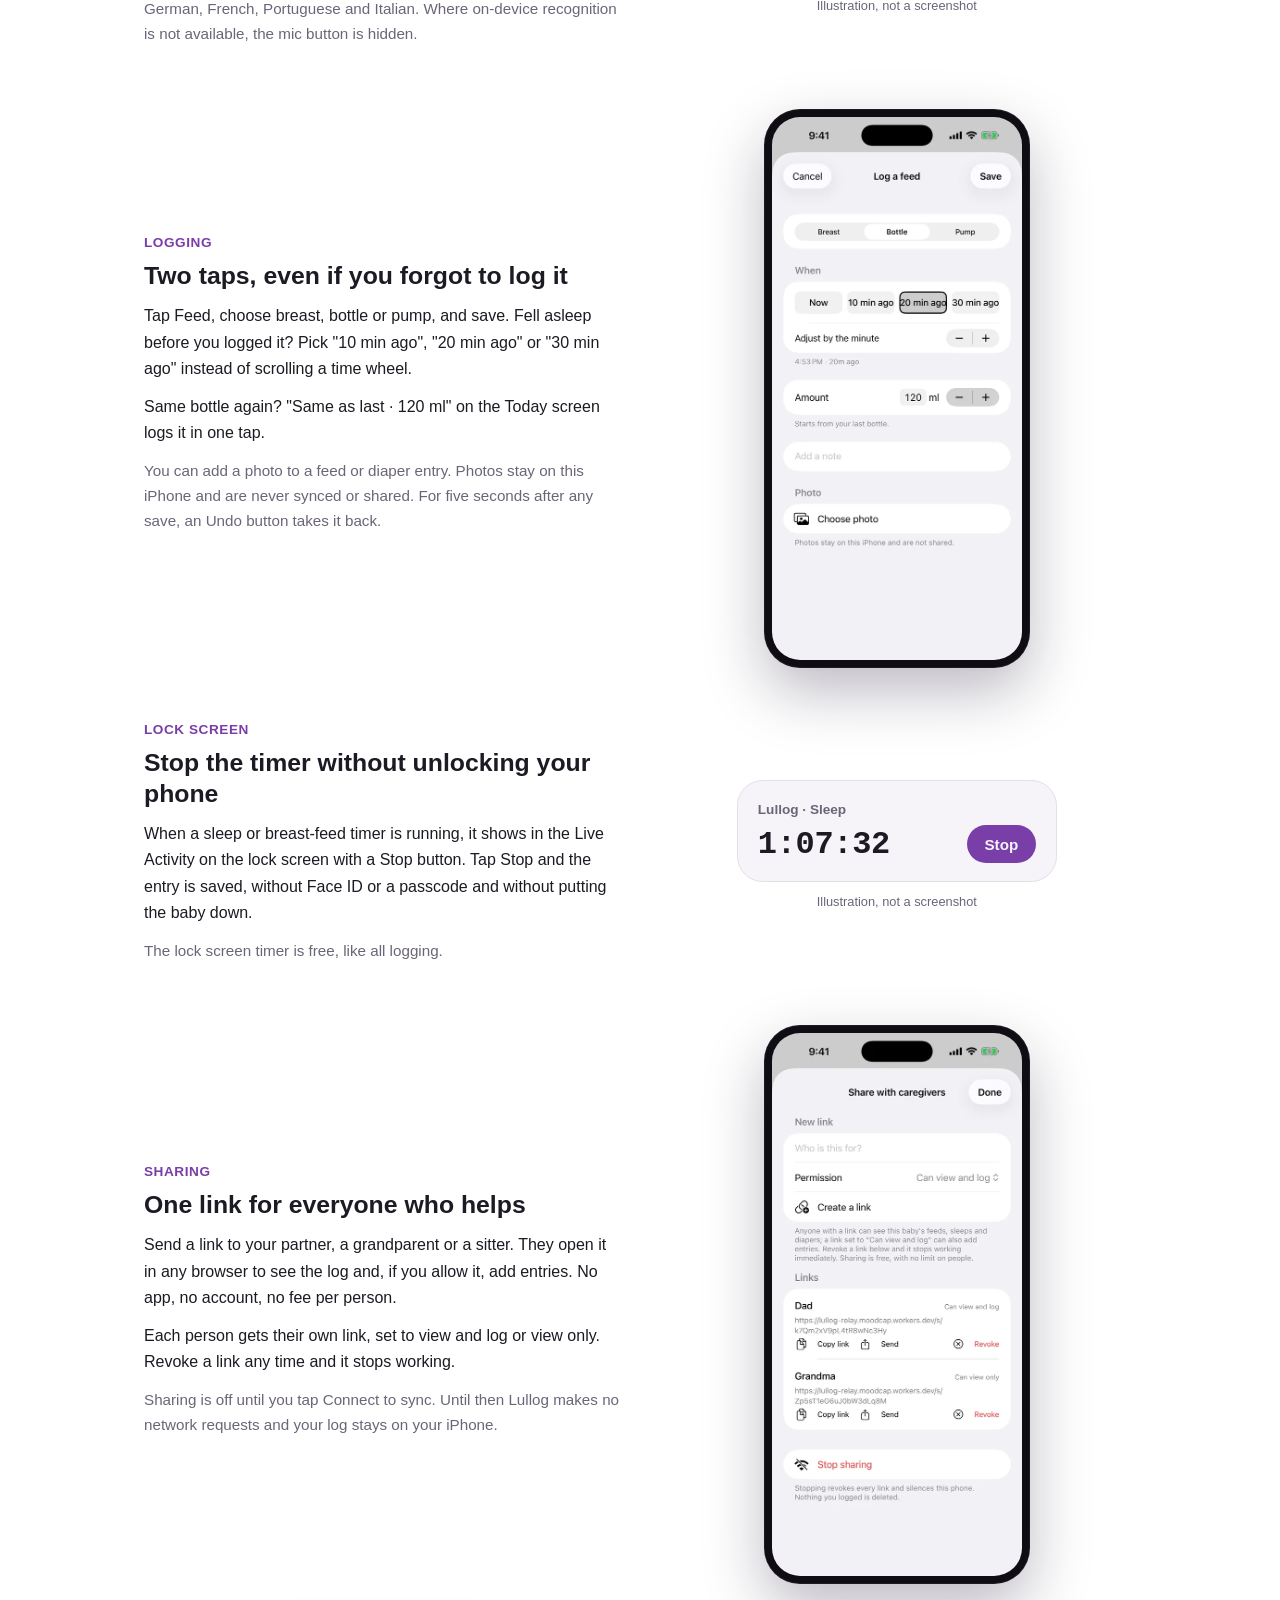
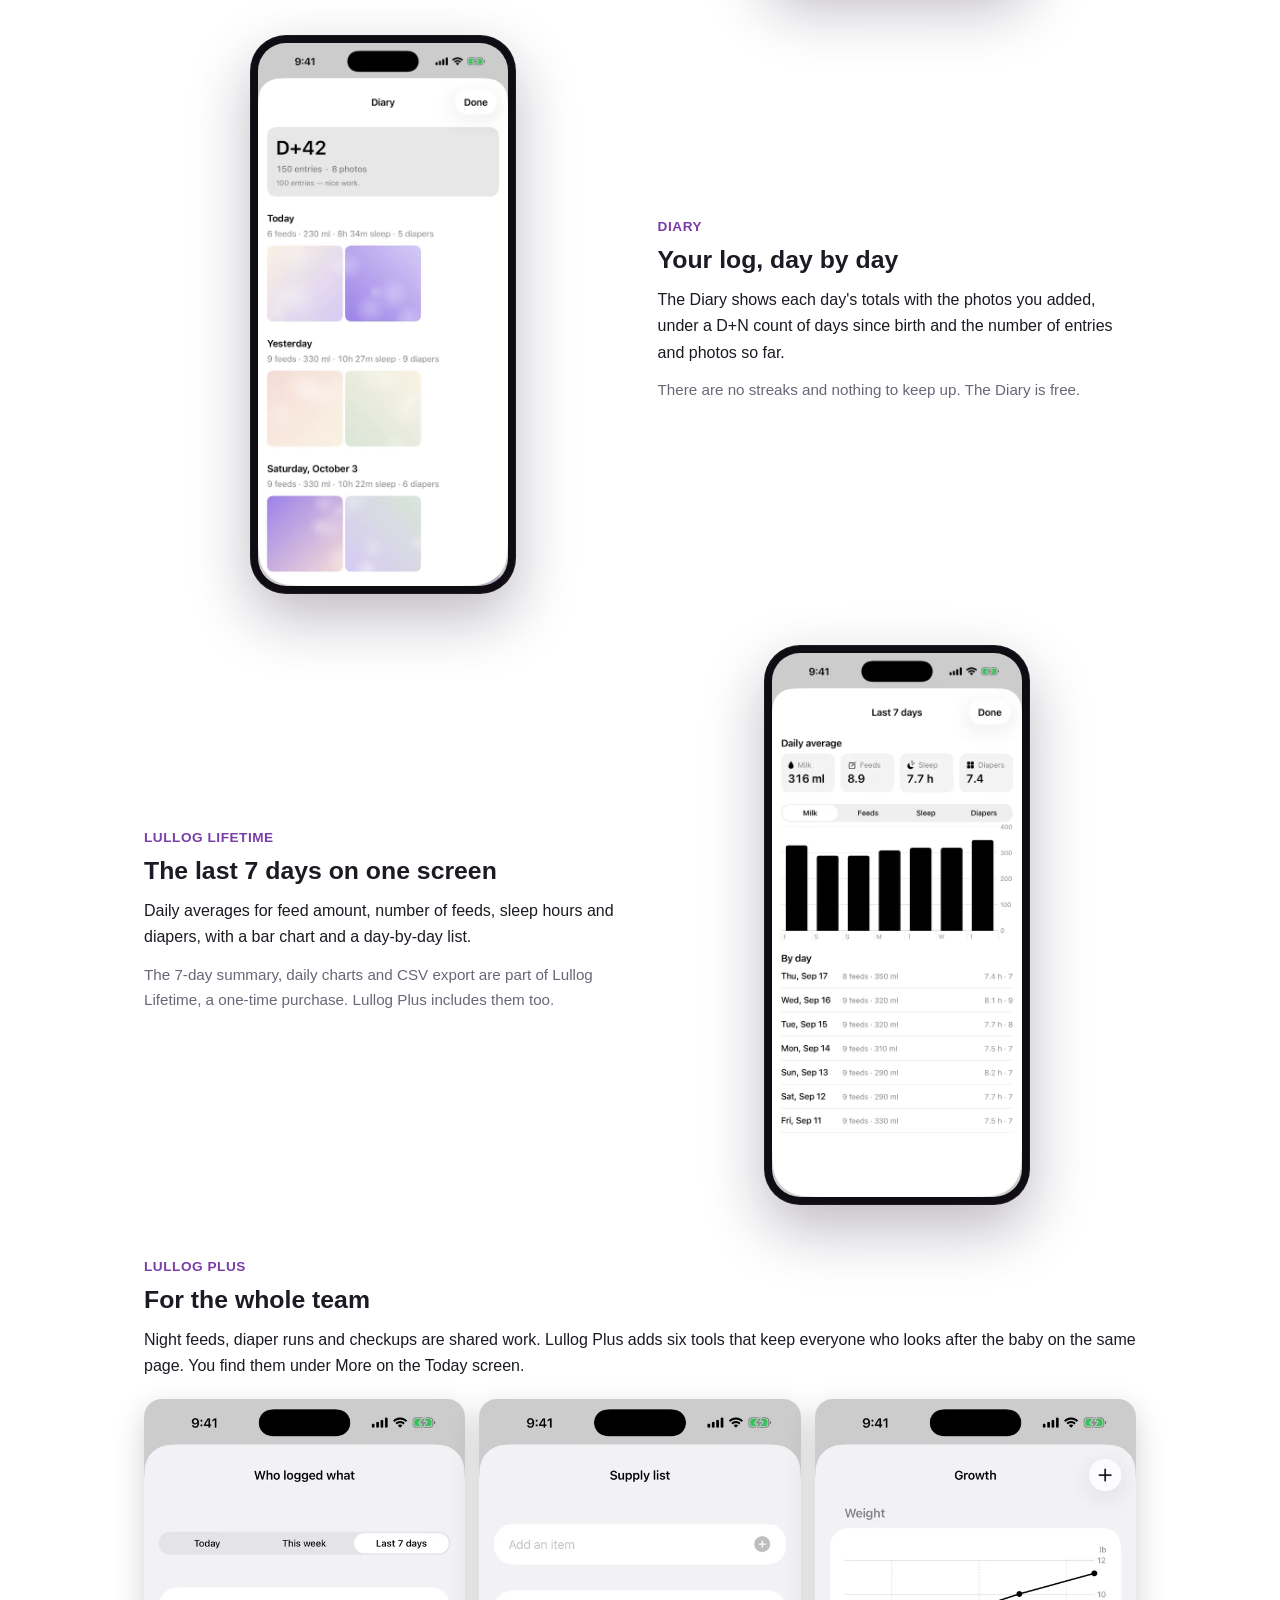
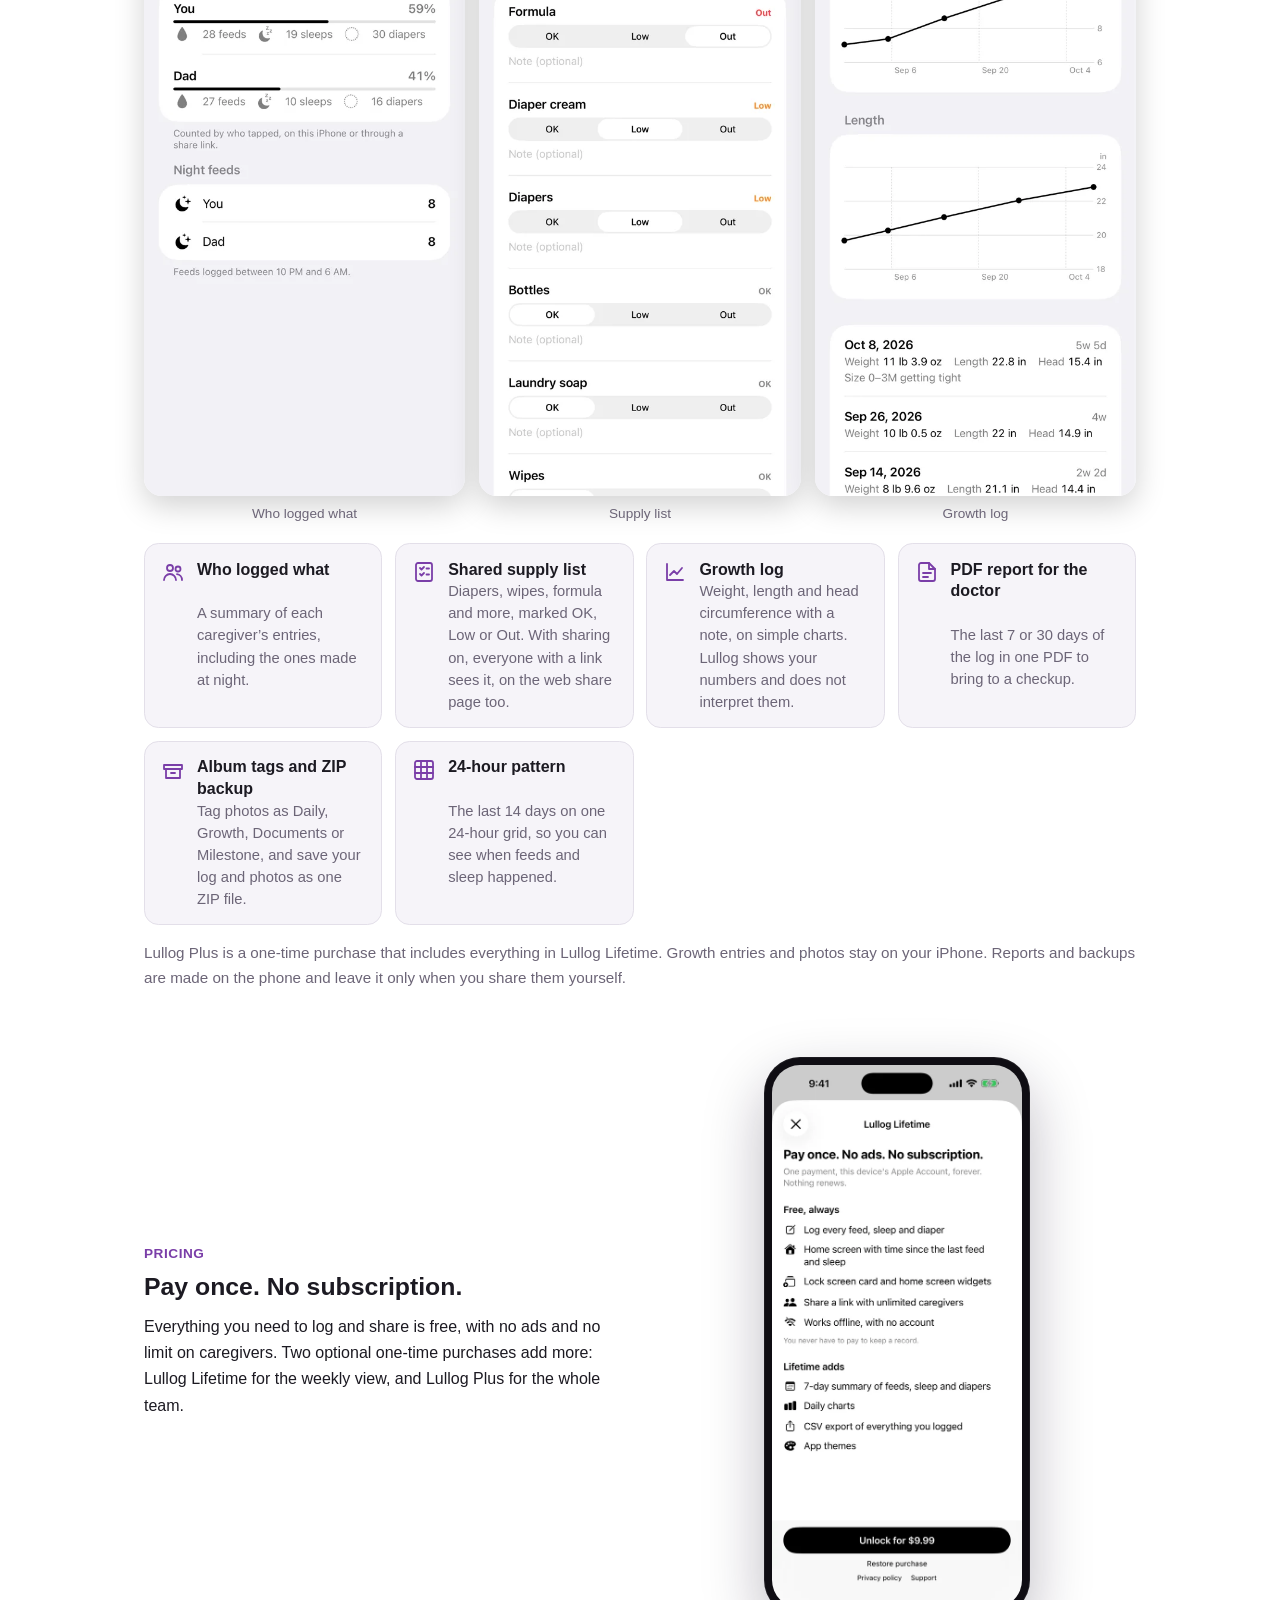
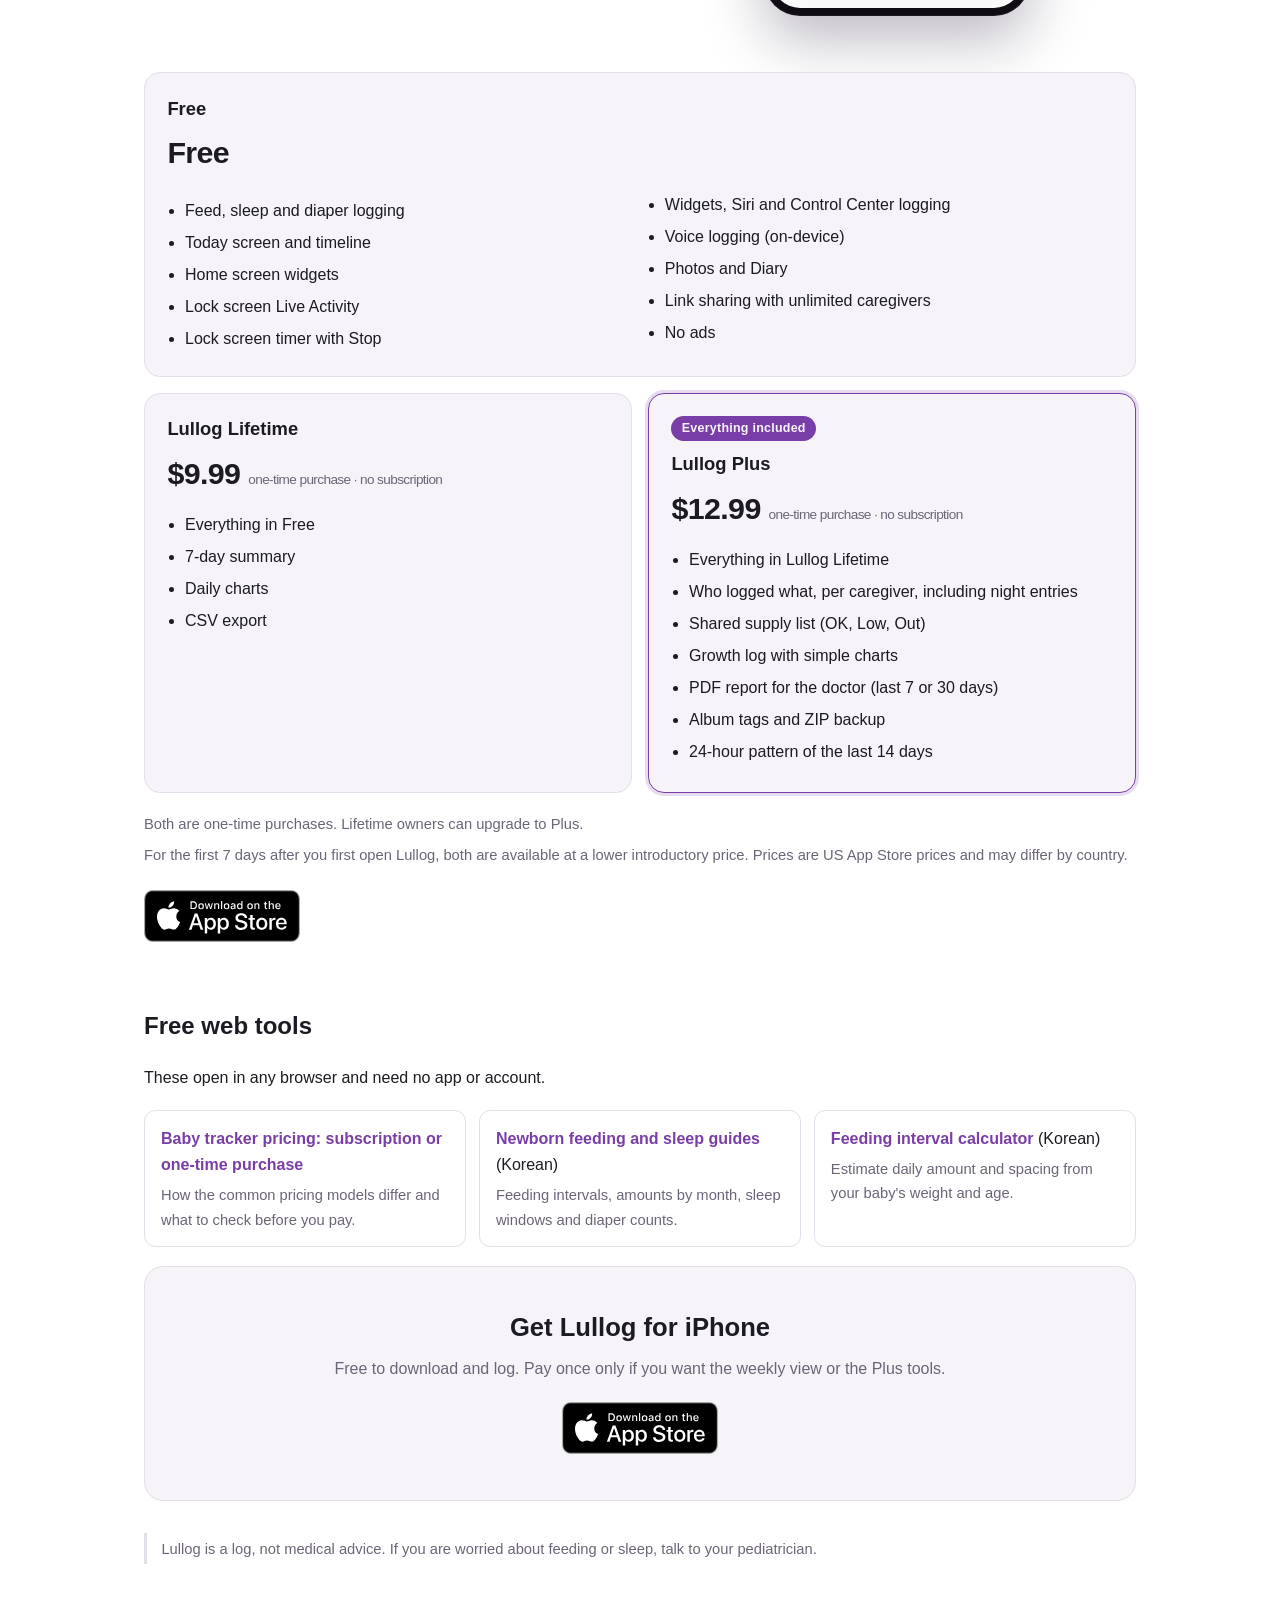
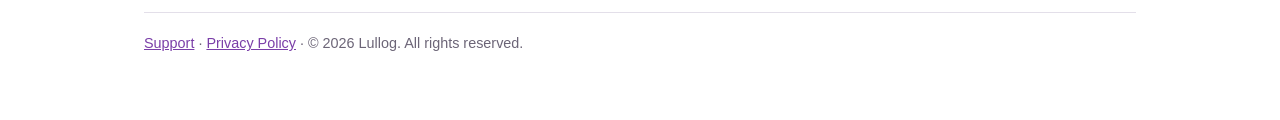
==== commit 97a48c43: "Conversion: per-page App Store campaign tokens, Smart App Banner, store prices on home, calculator r" ====
--- a/index.html
+++ b/index.html
@@ -3,6 +3,7 @@
 <head>
 <meta charset="utf-8">
 <meta name="viewport" content="width=device-width, initial-scale=1">
+<meta name="apple-itunes-app" content="app-id=6813064594">
 <title>Lullog: Baby Feeding Tracker for iPhone, on the App Store</title>
 <meta name="description" content="Lullog is a baby feeding tracker for iPhone, now on the App Store. Log feeds, sleep and diapers in two taps and share one private link with every caregiver.">
 <link rel="canonical" href="https://richoh86.github.io/lullog-site/">
@@ -35,7 +36,7 @@
     <a href="#pricing">Pricing</a>
     <a href="ko/" hreflang="ko" lang="ko">한국어</a>
     <a href="support.html">Support</a>
-    <a href="https://apps.apple.com/app/id6813064594">App Store</a>
+    <a href="https://apps.apple.com/app/id6813064594?ct=home-nav">App Store</a>
   </nav>
 </header>
 
@@ -45,7 +46,7 @@
     <h1>The baby feeding log built for the 3 AM feed</h1>
     <p class="tagline">Log from the lock screen, by voice, or in two taps, without opening the app. Your partner, a grandparent or a sitter opens one link in any browser and logs alongside you.</p>
     <div class="actions">
-      <a class="badge" href="https://apps.apple.com/app/id6813064594"><img src="assets/appstore-badge-en-us.svg" alt="Download Lullog on the App Store" width="156" height="52"></a>
+      <a class="badge" href="https://apps.apple.com/app/id6813064594?ct=home-hero"><img src="assets/appstore-badge-en-us.svg" alt="Download Lullog on the App Store" width="156" height="52"></a>
       <p class="note">Free to log · iPhone · iOS 17 or later</p>
     </div>
     <ul class="trust">
@@ -212,7 +213,7 @@
     </div>
     <div class="plan">
       <h3>Lullog Lifetime</h3>
-      <p class="price">Pay once <small>one-time purchase · price shown in the App Store</small></p>
+      <p class="price">$9.99 <small>one-time purchase · no subscription</small></p>
       <ul>
         <li>Everything in Free</li>
         <li>7-day summary</li>
@@ -223,7 +224,7 @@
     <div class="plan featured">
       <p class="tag">Everything included</p>
       <h3>Lullog Plus</h3>
-      <p class="price">Pay once <small>one-time purchase · price shown in the App Store</small></p>
+      <p class="price">$12.99 <small>one-time purchase · no subscription</small></p>
       <ul>
         <li>Everything in Lullog Lifetime</li>
         <li>Who logged what, per caregiver, including night entries</li>
@@ -235,7 +236,8 @@
       </ul>
     </div>
     <p class="pricing-note">Both are one-time purchases. Lifetime owners can upgrade to Plus.</p>
-    <p class="pricing-note">For the first 7 days after you first open Lullog, both purchases are offered at an introductory price. No subscription: the App Store shows the price for your country before you buy.</p>
+    <p class="pricing-note">For the first 7 days after you first open Lullog, both are available at a lower introductory price. Prices are US App Store prices and may differ by country.</p>
+    <p class="pricing-cta"><a class="badge" href="https://apps.apple.com/app/id6813064594?ct=home-pricing"><img src="assets/appstore-badge-en-us.svg" alt="Download Lullog on the App Store" width="156" height="52" loading="lazy"></a></p>
   </div>
 </section>
 
@@ -255,7 +257,7 @@
 <section class="cta-band">
   <h2>Get Lullog for iPhone</h2>
   <p>Free to download and log. Pay once only if you want the weekly view or the Plus tools.</p>
-  <a class="badge" href="https://apps.apple.com/app/id6813064594"><img src="assets/appstore-badge-en-us.svg" alt="Download Lullog on the App Store" width="156" height="52"></a>
+  <a class="badge" href="https://apps.apple.com/app/id6813064594?ct=home-footer"><img src="assets/appstore-badge-en-us.svg" alt="Download Lullog on the App Store" width="156" height="52"></a>
 </section>
 
 <p class="disclaim">Lullog is a log, not medical advice. If you are worried about feeding or sleep, talk to your pediatrician.</p>
@@ -278,8 +280,8 @@
       "operatingSystem": "iOS 17.0 or later",
       "softwareVersion": "1.1",
       "url": "https://richoh86.github.io/lullog-site/",
-      "installUrl": "https://apps.apple.com/app/id6813064594",
-      "downloadUrl": "https://apps.apple.com/app/id6813064594",
+      "installUrl": "https://apps.apple.com/app/id6813064594?ct=home-schema",
+      "downloadUrl": "https://apps.apple.com/app/id6813064594?ct=home-schema",
       "sameAs": ["https://apps.apple.com/app/id6813064594"],
       "image": "https://richoh86.github.io/lullog-site/assets/og.png",
       "screenshot": "https://richoh86.github.io/lullog-site/assets/screens/en/home@2x.webp",
@@ -309,13 +311,17 @@
           "@type": "Offer",
           "name": "Lullog Lifetime",
           "category": "one-time purchase",
-          "description": "Optional one-time in-app purchase that unlocks the 7-day summary, daily charts and CSV export. No subscription. The price is shown in the App Store."
+          "price": "9.99",
+          "priceCurrency": "USD",
+          "description": "Optional one-time in-app purchase that unlocks the 7-day summary, daily charts and CSV export. No subscription. US App Store price; prices may differ by country."
         },
         {
           "@type": "Offer",
           "name": "Lullog Plus",
           "category": "one-time purchase",
-          "description": "Optional one-time in-app purchase that includes everything in Lullog Lifetime plus a per-caregiver summary, a shared supply list, a growth log, a PDF report, album tags with ZIP backup and a 24-hour pattern view. Lifetime owners can upgrade. No subscription. The price is shown in the App Store."
+          "price": "12.99",
+          "priceCurrency": "USD",
+          "description": "Optional one-time in-app purchase that includes everything in Lullog Lifetime plus a per-caregiver summary, a shared supply list, a growth log, a PDF report, album tags with ZIP backup and a 24-hour pattern view. Lifetime owners can upgrade. No subscription. US App Store price; prices may differ by country."
         }
       ]
     },
--- a/assets/site.css
+++ b/assets/site.css
@@ -147,6 +147,11 @@
   background: var(--accent); color: var(--card); font-size: .78rem; font-weight: 700; letter-spacing: .02em; }
 .pricing-note { grid-column: 1 / -1; margin: .2rem 0 0; color: var(--dim); font-size: .92rem; }
 .pricing-note + .pricing-note { margin-top: -.6rem; }
+.pricing-cta { grid-column: 1 / -1; margin: .4rem 0 0; }
+.pricing-cta .badge { display: inline-block; }
+.store-btn { display: inline-block; padding: .75rem 1.2rem; font-size: 1rem; font-weight: 700; border-radius: .45rem;
+  background: var(--accent); color: var(--bg); text-decoration: none; }
+.store-btn:hover { opacity: .9; }
 .feature.wide { grid-template-columns: 1fr; }
 .plus-list { list-style: none; padding: 0; margin: 1.1rem 0 .9rem; display: grid; gap: .8rem;
   grid-template-columns: repeat(auto-fit, minmax(13.5rem, 1fr)); }
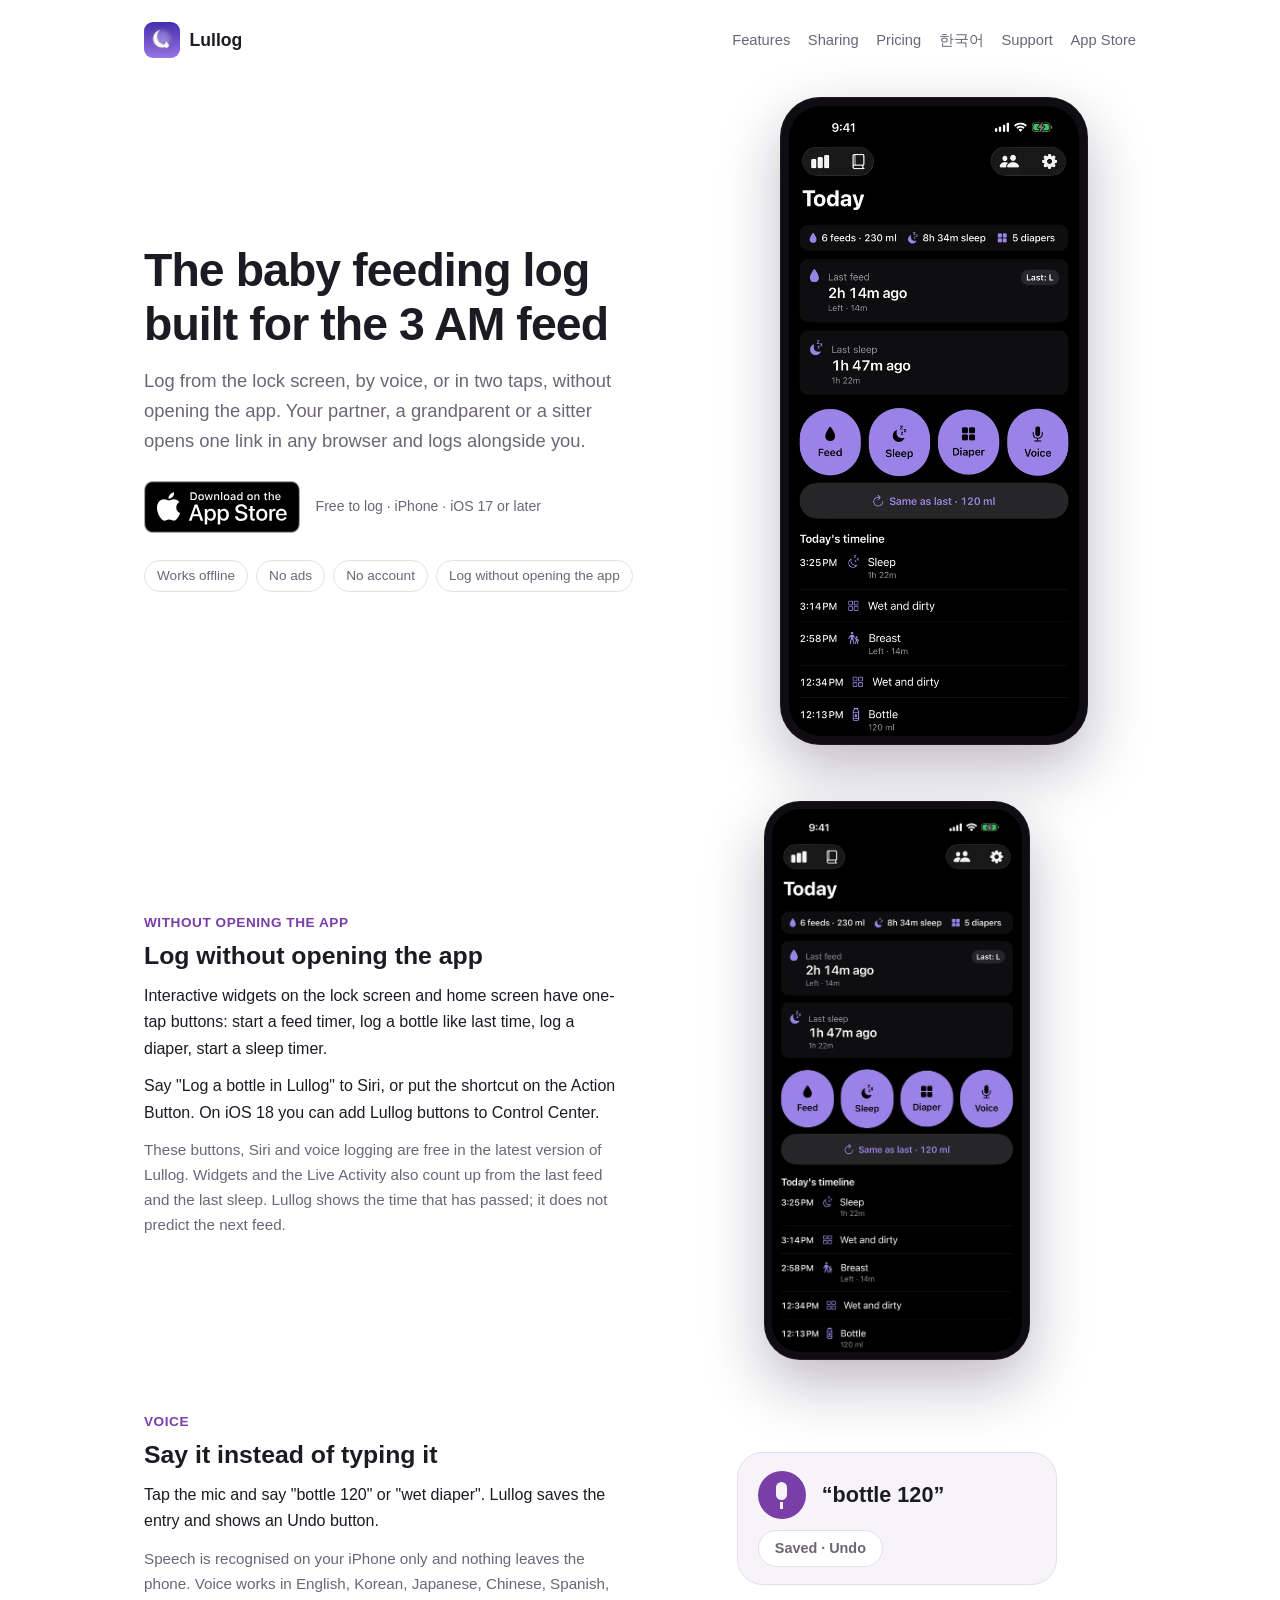
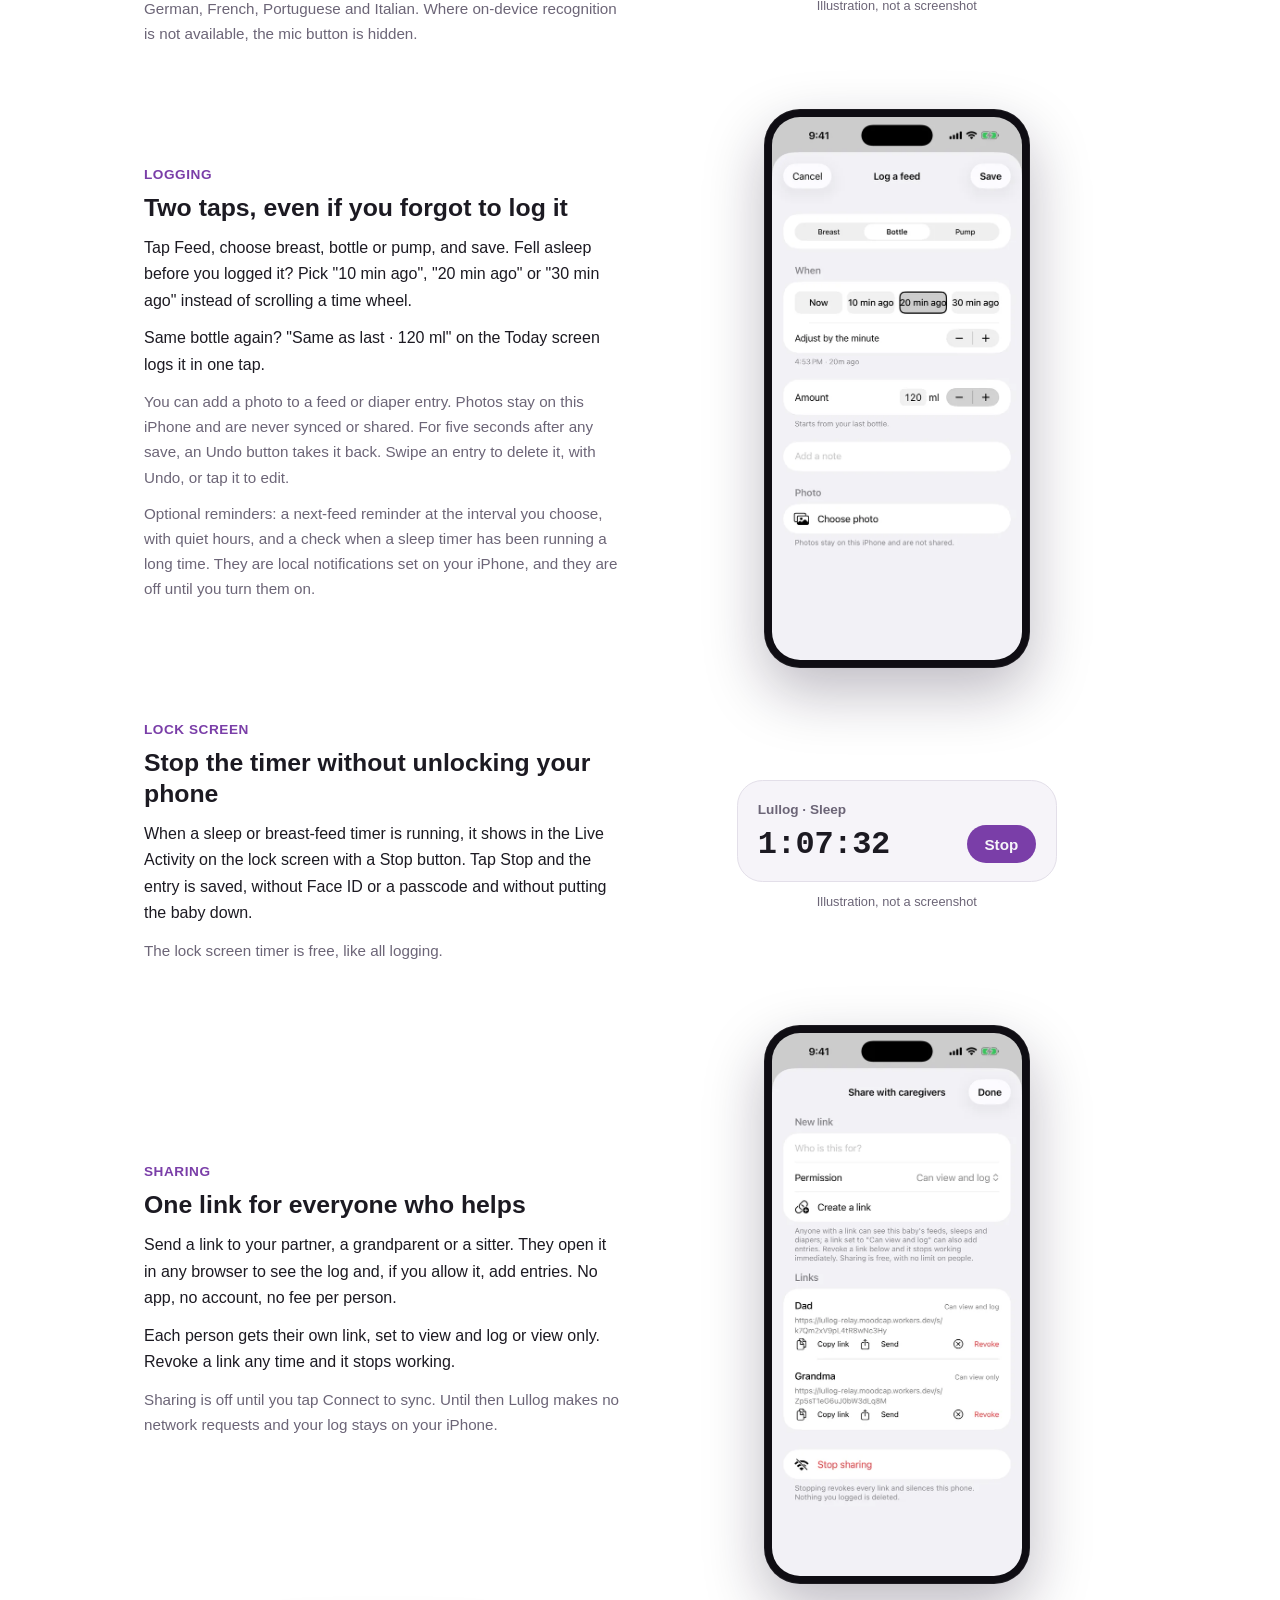
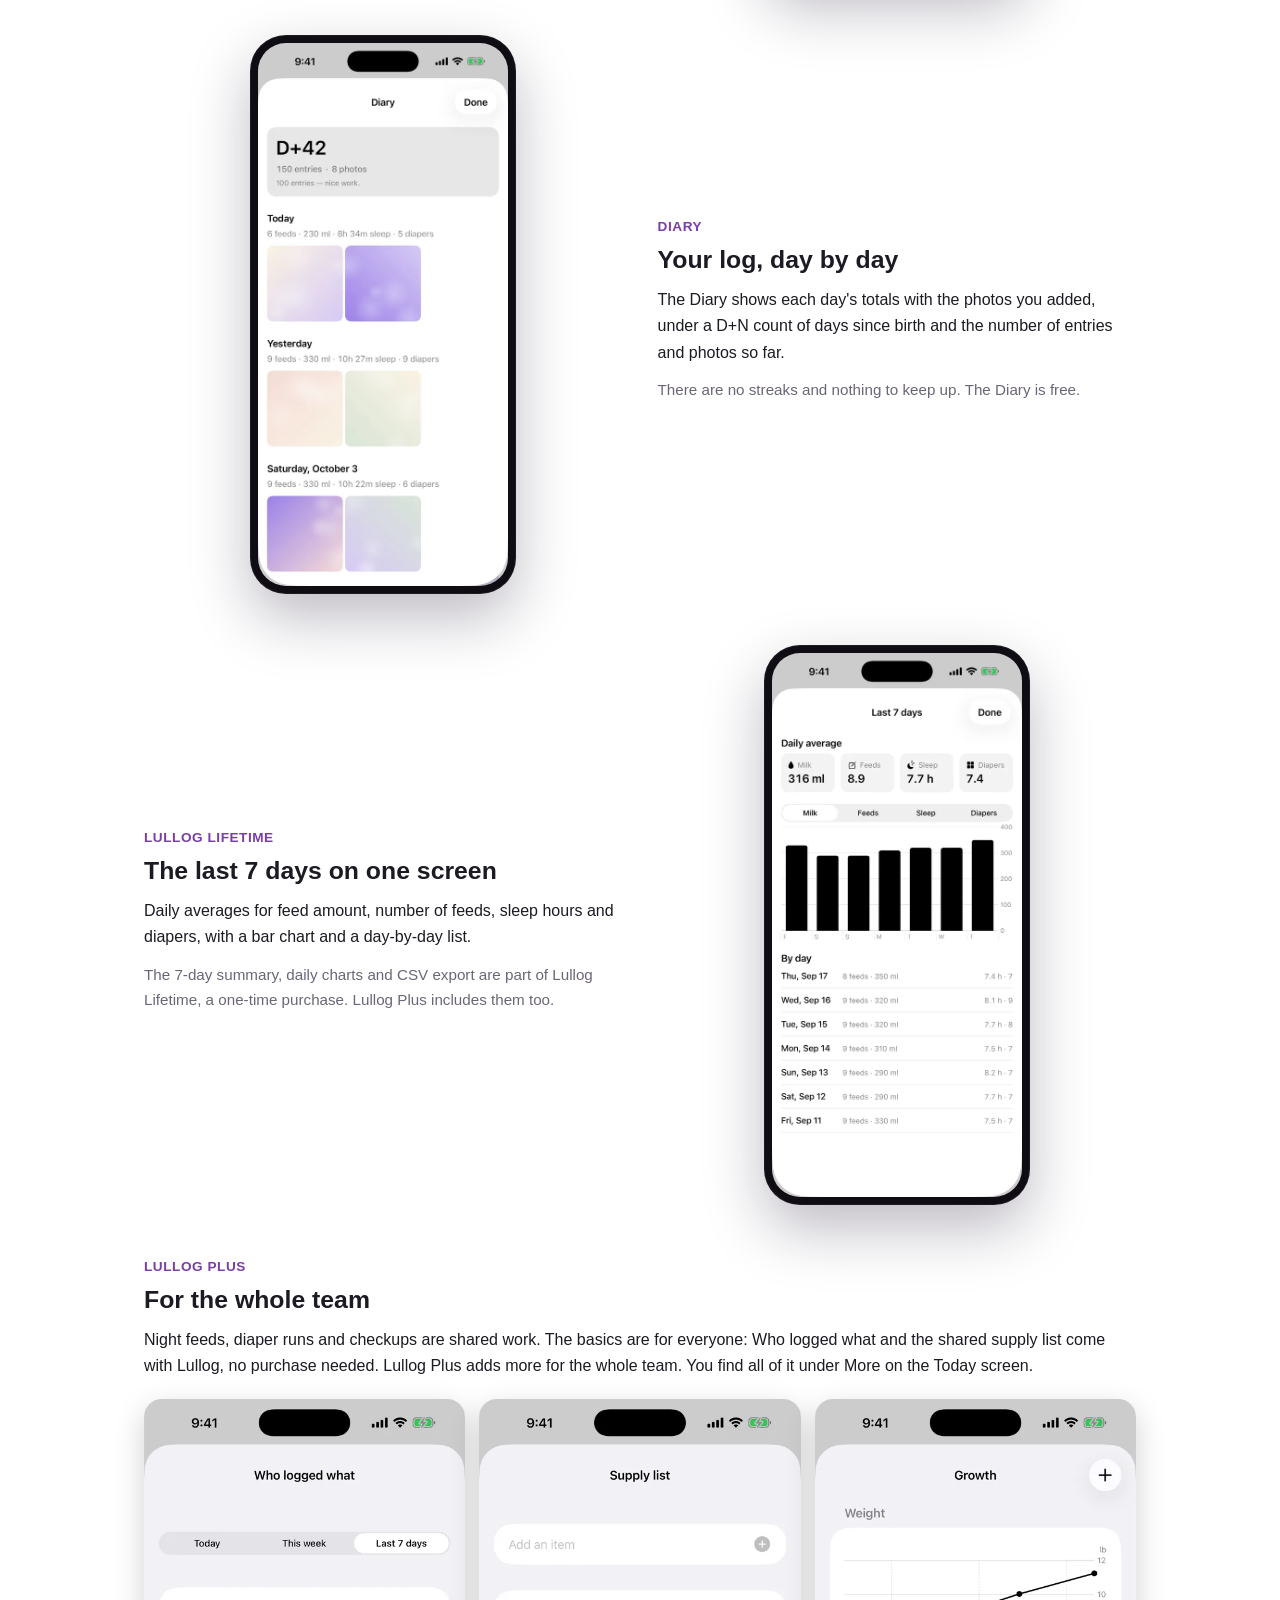
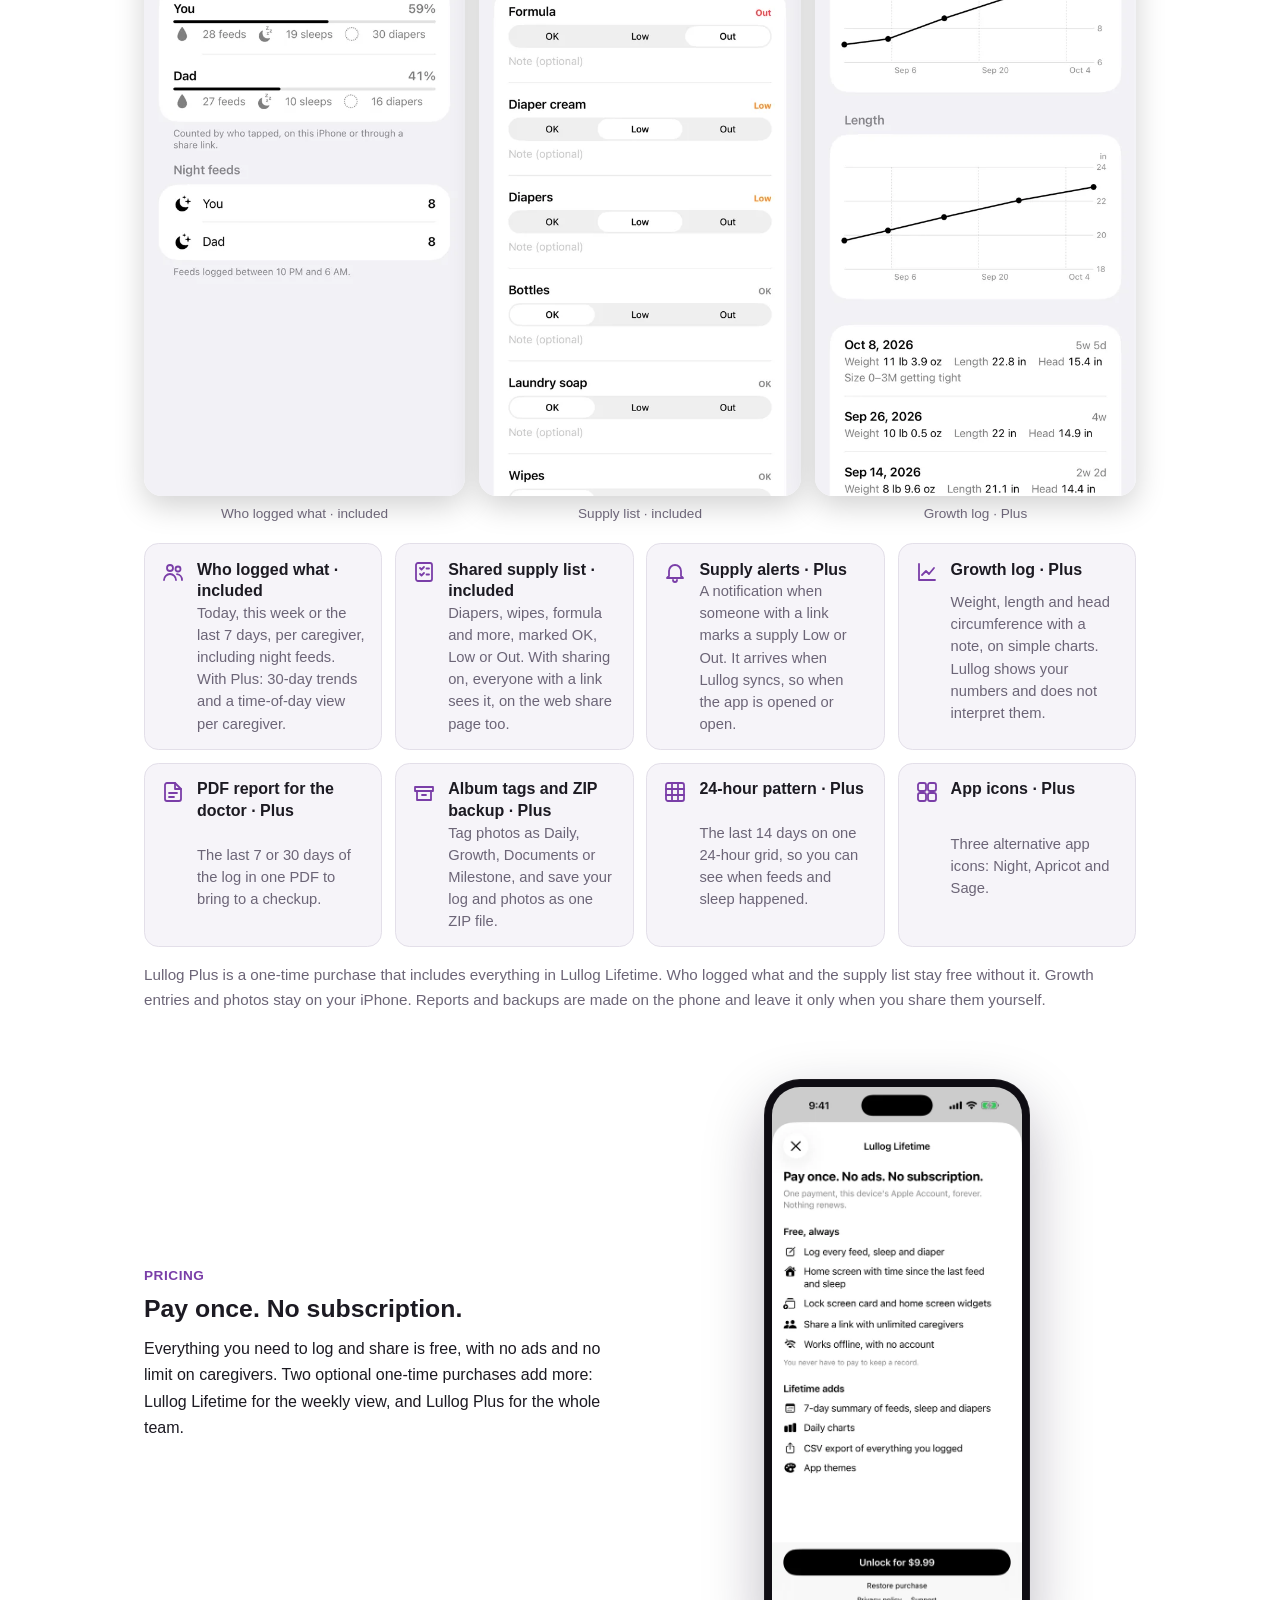
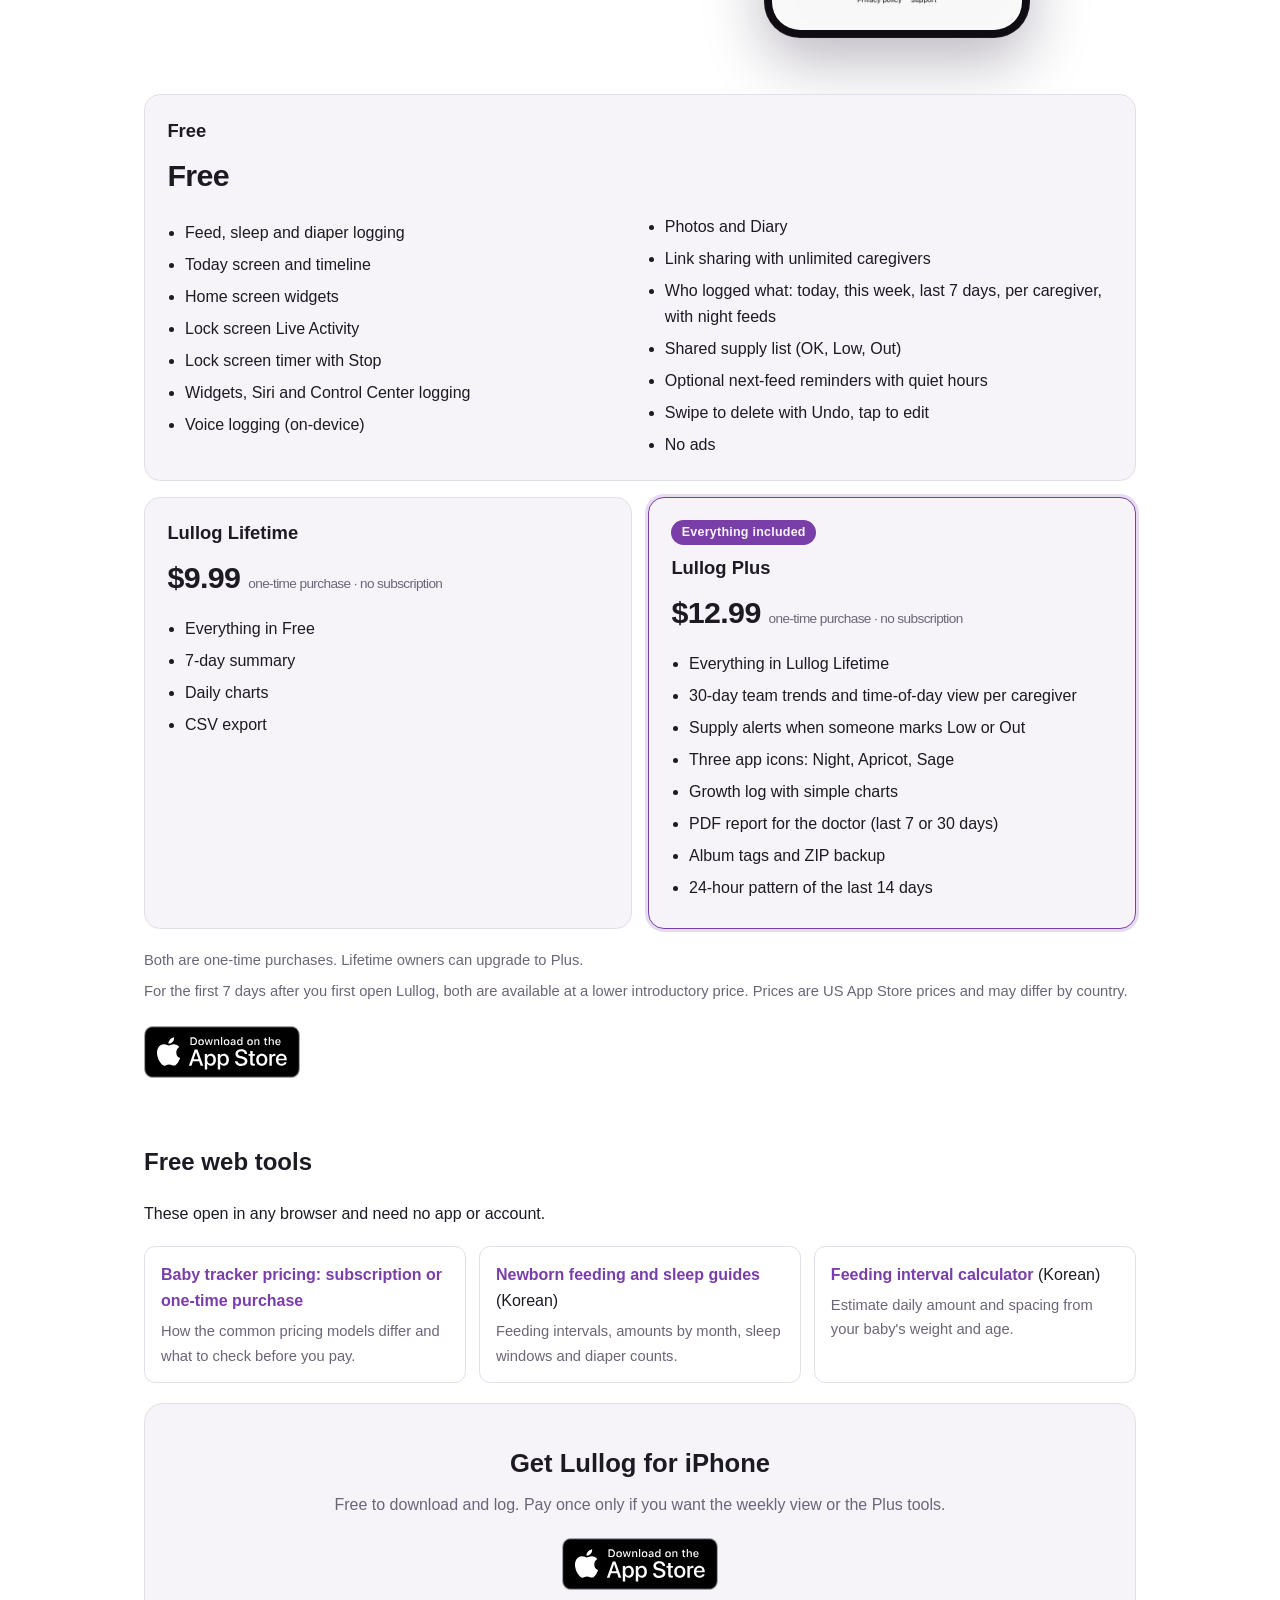
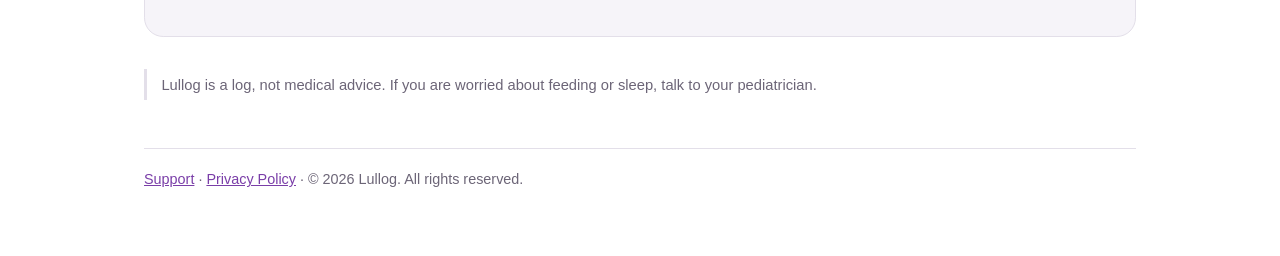
==== commit 5af90c2a: "Site: match 1.2.2 — Who logged what and supply list included for everyone, Plus extras (30-day trend" ====
--- a/index.html
+++ b/index.html
@@ -98,7 +98,8 @@
       <h2>Two taps, even if you forgot to log it</h2>
       <p>Tap Feed, choose breast, bottle or pump, and save. Fell asleep before you logged it? Pick "10 min ago", "20 min ago" or "30 min ago" instead of scrolling a time wheel.</p>
       <p>Same bottle again? "Same as last · 120 ml" on the Today screen logs it in one tap.</p>
-      <p class="dim">You can add a photo to a feed or diaper entry. Photos stay on this iPhone and are never synced or shared. For five seconds after any save, an Undo button takes it back.</p>
+      <p class="dim">You can add a photo to a feed or diaper entry. Photos stay on this iPhone and are never synced or shared. For five seconds after any save, an Undo button takes it back. Swipe an entry to delete it, with Undo, or tap it to edit.</p>
+      <p class="dim">Optional reminders: a next-feed reminder at the interval you choose, with quiet hours, and a check when a sleep timer has been running a long time. They are local notifications set on your iPhone, and they are off until you turn them on.</p>
     </div>
     <div class="phone">
       <img src="assets/screens/en/log.webp" srcset="assets/screens/en/log.webp 540w, assets/screens/en/log@2x.webp 1080w" sizes="(max-width: 720px) 74vw, 272px" width="540" height="1173" loading="lazy" decoding="async" alt="The feed sheet with Breast, Bottle and Pump options, a quick time picker set to 20 minutes ago, 120 ml entered, a note field and a Photo field">
@@ -162,21 +163,23 @@
     <div>
       <p class="kicker">Lullog Plus</p>
       <h2>For the whole team</h2>
-      <p>Night feeds, diaper runs and checkups are shared work. Lullog Plus adds six tools that keep everyone who looks after the baby on the same page. You find them under More on the Today screen.</p>
-            <div class="plus-shots" aria-label="Three Lullog Plus screens">
-        <figure><img src="assets/screens/en/team.webp" srcset="assets/screens/en/team.webp 540w, assets/screens/en/team@2x.webp 1080w" sizes="(max-width: 720px) 44vw, 220px" width="540" height="1173" loading="lazy" decoding="async" alt="Who logged what: You 59% with 28 feeds, 19 sleeps and 30 diapers, Dad 41% with 27 feeds, 10 sleeps and 16 diapers, and 8 night feeds each"><figcaption>Who logged what</figcaption></figure>
-        <figure><img src="assets/screens/en/supplies.webp" srcset="assets/screens/en/supplies.webp 540w, assets/screens/en/supplies@2x.webp 1080w" sizes="(max-width: 720px) 44vw, 220px" width="540" height="1173" loading="lazy" decoding="async" alt="The shared supply list: Formula marked Out, Diapers and Diaper cream marked Low, Wipes, Laundry soap and Bottles OK"><figcaption>Supply list</figcaption></figure>
-        <figure><img src="assets/screens/en/growth.webp" srcset="assets/screens/en/growth.webp 540w, assets/screens/en/growth@2x.webp 1080w" sizes="(max-width: 720px) 44vw, 220px" width="540" height="1173" loading="lazy" decoding="async" alt="The growth log: weight and length charts rising over five check-ups, with the list of measurements below"><figcaption>Growth log</figcaption></figure>
+      <p>Night feeds, diaper runs and checkups are shared work. The basics are for everyone: Who logged what and the shared supply list come with Lullog, no purchase needed. Lullog Plus adds more for the whole team. You find all of it under More on the Today screen.</p>
+            <div class="plus-shots" aria-label="Who logged what, the supply list and the growth log">
+        <figure><img src="assets/screens/en/team.webp" srcset="assets/screens/en/team.webp 540w, assets/screens/en/team@2x.webp 1080w" sizes="(max-width: 720px) 44vw, 220px" width="540" height="1173" loading="lazy" decoding="async" alt="Who logged what: You 59% with 28 feeds, 19 sleeps and 30 diapers, Dad 41% with 27 feeds, 10 sleeps and 16 diapers, and 8 night feeds each"><figcaption>Who logged what · included</figcaption></figure>
+        <figure><img src="assets/screens/en/supplies.webp" srcset="assets/screens/en/supplies.webp 540w, assets/screens/en/supplies@2x.webp 1080w" sizes="(max-width: 720px) 44vw, 220px" width="540" height="1173" loading="lazy" decoding="async" alt="The shared supply list: Formula marked Out, Diapers and Diaper cream marked Low, Wipes, Laundry soap and Bottles OK"><figcaption>Supply list · included</figcaption></figure>
+        <figure><img src="assets/screens/en/growth.webp" srcset="assets/screens/en/growth.webp 540w, assets/screens/en/growth@2x.webp 1080w" sizes="(max-width: 720px) 44vw, 220px" width="540" height="1173" loading="lazy" decoding="async" alt="The growth log: weight and length charts rising over five check-ups, with the list of measurements below"><figcaption>Growth log · Plus</figcaption></figure>
       </div>
       <ul class="plus-list">
-        <li><svg viewBox="0 0 24 24" aria-hidden="true"><circle cx="9" cy="8" r="3"/><path d="M3 20c0-3.3 2.7-6 6-6s6 2.7 6 6"/><circle cx="17" cy="9" r="2.5"/><path d="M16 14.2c2.9.4 5 2.9 5 5.8"/></svg><strong>Who logged what</strong><span>A summary of each caregiver&rsquo;s entries, including the ones made at night.</span></li>
-        <li><svg viewBox="0 0 24 24" aria-hidden="true"><rect x="4" y="3" width="16" height="18" rx="2"/><path d="M8 8l1.5 1.5L12 7M8 14l1.5 1.5L12 13M14.5 8.5H17M14.5 14.5H17"/></svg><strong>Shared supply list</strong><span>Diapers, wipes, formula and more, marked OK, Low or Out. With sharing on, everyone with a link sees it, on the web share page too.</span></li>
-        <li><svg viewBox="0 0 24 24" aria-hidden="true"><path d="M4 4v16h16"/><path d="M7 15l4-4 3 3 5-6"/></svg><strong>Growth log</strong><span>Weight, length and head circumference with a note, on simple charts. Lullog shows your numbers and does not interpret them.</span></li>
-        <li><svg viewBox="0 0 24 24" aria-hidden="true"><path d="M14 3H6a2 2 0 0 0-2 2v14a2 2 0 0 0 2 2h12a2 2 0 0 0 2-2V9z"/><path d="M14 3v6h6M8 13h8M8 17h5"/></svg><strong>PDF report for the doctor</strong><span>The last 7 or 30 days of the log in one PDF to bring to a checkup.</span></li>
-        <li><svg viewBox="0 0 24 24" aria-hidden="true"><path d="M3 7h18v4H3zM5 11v9h14v-9"/><path d="M10 15h4"/></svg><strong>Album tags and ZIP backup</strong><span>Tag photos as Daily, Growth, Documents or Milestone, and save your log and photos as one ZIP file.</span></li>
-        <li><svg viewBox="0 0 24 24" aria-hidden="true"><rect x="3" y="3" width="18" height="18" rx="2"/><path d="M3 9h18M3 15h18M9 3v18M15 3v18"/></svg><strong>24-hour pattern</strong><span>The last 14 days on one 24-hour grid, so you can see when feeds and sleep happened.</span></li>
+        <li><svg viewBox="0 0 24 24" aria-hidden="true"><circle cx="9" cy="8" r="3"/><path d="M3 20c0-3.3 2.7-6 6-6s6 2.7 6 6"/><circle cx="17" cy="9" r="2.5"/><path d="M16 14.2c2.9.4 5 2.9 5 5.8"/></svg><strong>Who logged what &middot; included</strong><span>Today, this week or the last 7 days, per caregiver, including night feeds. With Plus: 30-day trends and a time-of-day view per caregiver.</span></li>
+        <li><svg viewBox="0 0 24 24" aria-hidden="true"><rect x="4" y="3" width="16" height="18" rx="2"/><path d="M8 8l1.5 1.5L12 7M8 14l1.5 1.5L12 13M14.5 8.5H17M14.5 14.5H17"/></svg><strong>Shared supply list &middot; included</strong><span>Diapers, wipes, formula and more, marked OK, Low or Out. With sharing on, everyone with a link sees it, on the web share page too.</span></li>
+        <li><svg viewBox="0 0 24 24" aria-hidden="true"><path d="M6 16V11a6 6 0 0 1 12 0v5l2 2H4z"/><path d="M10 20a2 2 0 0 0 4 0"/></svg><strong>Supply alerts &middot; Plus</strong><span>A notification when someone with a link marks a supply Low or Out. It arrives when Lullog syncs, so when the app is opened or open.</span></li>
+        <li><svg viewBox="0 0 24 24" aria-hidden="true"><path d="M4 4v16h16"/><path d="M7 15l4-4 3 3 5-6"/></svg><strong>Growth log &middot; Plus</strong><span>Weight, length and head circumference with a note, on simple charts. Lullog shows your numbers and does not interpret them.</span></li>
+        <li><svg viewBox="0 0 24 24" aria-hidden="true"><path d="M14 3H6a2 2 0 0 0-2 2v14a2 2 0 0 0 2 2h12a2 2 0 0 0 2-2V9z"/><path d="M14 3v6h6M8 13h8M8 17h5"/></svg><strong>PDF report for the doctor &middot; Plus</strong><span>The last 7 or 30 days of the log in one PDF to bring to a checkup.</span></li>
+        <li><svg viewBox="0 0 24 24" aria-hidden="true"><path d="M3 7h18v4H3zM5 11v9h14v-9"/><path d="M10 15h4"/></svg><strong>Album tags and ZIP backup &middot; Plus</strong><span>Tag photos as Daily, Growth, Documents or Milestone, and save your log and photos as one ZIP file.</span></li>
+        <li><svg viewBox="0 0 24 24" aria-hidden="true"><rect x="3" y="3" width="18" height="18" rx="2"/><path d="M3 9h18M3 15h18M9 3v18M15 3v18"/></svg><strong>24-hour pattern &middot; Plus</strong><span>The last 14 days on one 24-hour grid, so you can see when feeds and sleep happened.</span></li>
+        <li><svg viewBox="0 0 24 24" aria-hidden="true"><rect x="3" y="3" width="8" height="8" rx="2"/><rect x="13" y="3" width="8" height="8" rx="2"/><rect x="3" y="13" width="8" height="8" rx="2"/><rect x="13" y="13" width="8" height="8" rx="2"/></svg><strong>App icons &middot; Plus</strong><span>Three alternative app icons: Night, Apricot and Sage.</span></li>
       </ul>
-      <p class="dim">Lullog Plus is a one-time purchase that includes everything in Lullog Lifetime. Growth entries and photos stay on your iPhone. Reports and backups are made on the phone and leave it only when you share them yourself.</p>
+      <p class="dim">Lullog Plus is a one-time purchase that includes everything in Lullog Lifetime. Who logged what and the supply list stay free without it. Growth entries and photos stay on your iPhone. Reports and backups are made on the phone and leave it only when you share them yourself.</p>
     </div>
   </section>
 </div>
@@ -208,6 +211,10 @@
         <li>Voice logging (on-device)</li>
         <li>Photos and Diary</li>
         <li>Link sharing with unlimited caregivers</li>
+        <li>Who logged what: today, this week, last 7 days, per caregiver, with night feeds</li>
+        <li>Shared supply list (OK, Low, Out)</li>
+        <li>Optional next-feed reminders with quiet hours</li>
+        <li>Swipe to delete with Undo, tap to edit</li>
         <li>No ads</li>
       </ul>
     </div>
@@ -227,8 +234,9 @@
       <p class="price">$12.99 <small>one-time purchase · no subscription</small></p>
       <ul>
         <li>Everything in Lullog Lifetime</li>
-        <li>Who logged what, per caregiver, including night entries</li>
-        <li>Shared supply list (OK, Low, Out)</li>
+        <li>30-day team trends and time-of-day view per caregiver</li>
+        <li>Supply alerts when someone marks Low or Out</li>
+        <li>Three app icons: Night, Apricot, Sage</li>
         <li>Growth log with simple charts</li>
         <li>PDF report for the doctor (last 7 or 30 days)</li>
         <li>Album tags and ZIP backup</li>
@@ -278,7 +286,7 @@
       "applicationCategory": "HealthApplication",
       "applicationSubCategory": "Baby feeding, sleep and diaper log",
       "operatingSystem": "iOS 17.0 or later",
-      "softwareVersion": "1.1",
+      "softwareVersion": "1.2.2",
       "url": "https://richoh86.github.io/lullog-site/",
       "installUrl": "https://apps.apple.com/app/id6813064594?ct=home-schema",
       "downloadUrl": "https://apps.apple.com/app/id6813064594?ct=home-schema",
@@ -292,11 +300,15 @@
         "Lock screen Live Activity and home screen widgets",
         "Interactive widgets, Siri and Shortcuts, and Control Center buttons for logging without opening the app",
         "On-device voice logging",
+        "Who logged what per caregiver (today, this week, last 7 days, night feeds), free",
+        "Shared supply list (OK, Low, Out) synced to everyone with a link, free",
+        "Optional next-feed reminders with quiet hours",
+        "Swipe to delete with Undo, tap to edit",
         "Photos on entries, kept on the device, and a Diary",
         "Private share link that opens in any browser",
         "Works offline with no account",
         "7-day summary, daily charts, and CSV export with Lullog Lifetime",
-        "Caregiver summary, shared supply list, growth log, PDF report, album tags with ZIP backup, and a 24-hour pattern with Lullog Plus"
+        "30-day team trends and time-of-day view per caregiver, supply alerts, three alternative app icons, growth log, PDF report, album tags with ZIP backup, and a 24-hour pattern with Lullog Plus"
       ],
       "publisher": { "@id": "https://richoh86.github.io/lullog-site/#org" },
       "offers": [
@@ -305,7 +317,7 @@
           "price": "0",
           "priceCurrency": "USD",
           "availability": "https://schema.org/InStock",
-          "description": "Free to use. Logging, widgets, Siri and Control Center logging, voice logging, photos, the Diary, the Live Activity and link sharing are free with no ads."
+          "description": "Free to use. Logging, widgets, Siri and Control Center logging, voice logging, photos, the Diary, the Live Activity, link sharing, Who logged what, the shared supply list and optional reminders are free with no ads."
         },
         {
           "@type": "Offer",
@@ -321,7 +333,7 @@
           "category": "one-time purchase",
           "price": "12.99",
           "priceCurrency": "USD",
-          "description": "Optional one-time in-app purchase that includes everything in Lullog Lifetime plus a per-caregiver summary, a shared supply list, a growth log, a PDF report, album tags with ZIP backup and a 24-hour pattern view. Lifetime owners can upgrade. No subscription. US App Store price; prices may differ by country."
+          "description": "Optional one-time in-app purchase that includes everything in Lullog Lifetime plus 30-day team trends and a time-of-day view per caregiver, supply alerts, three alternative app icons, a growth log, a PDF report, album tags with ZIP backup and a 24-hour pattern view. Lifetime owners can upgrade. No subscription. US App Store price; prices may differ by country."
         }
       ]
     },
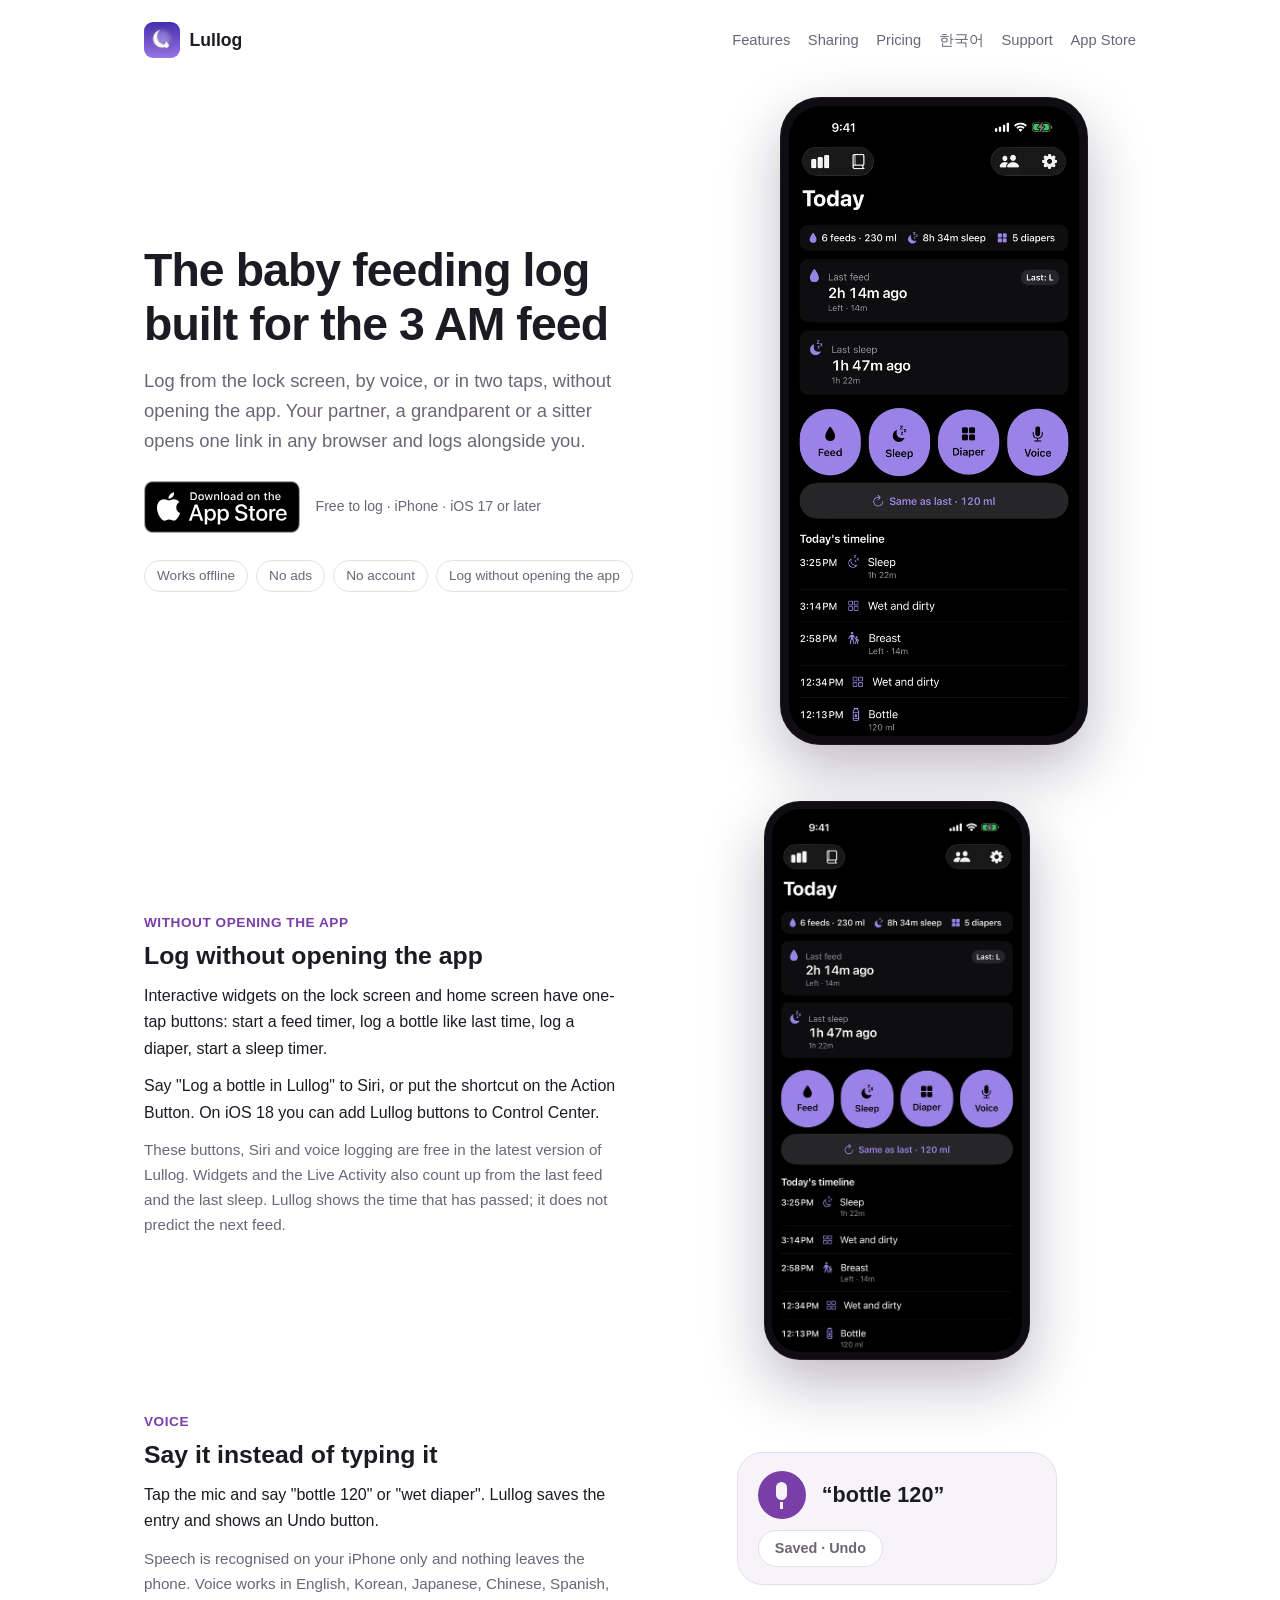
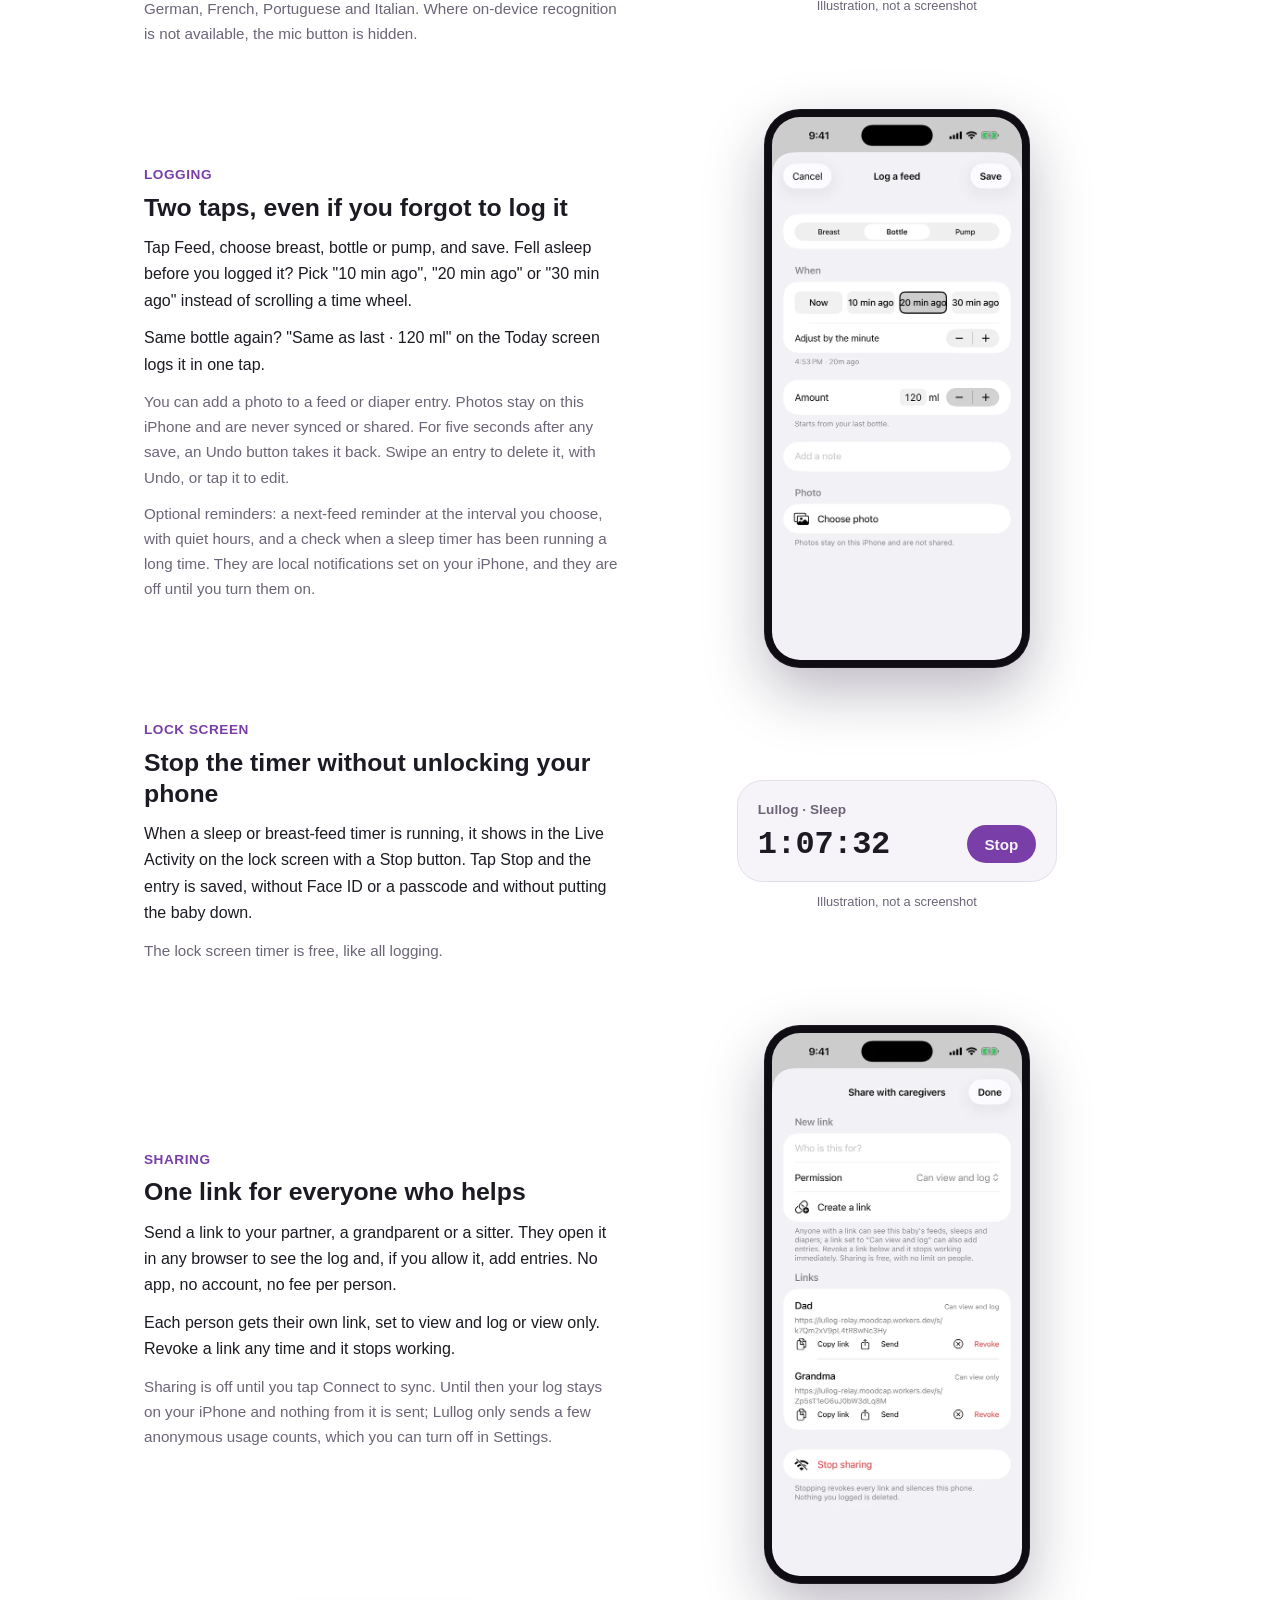
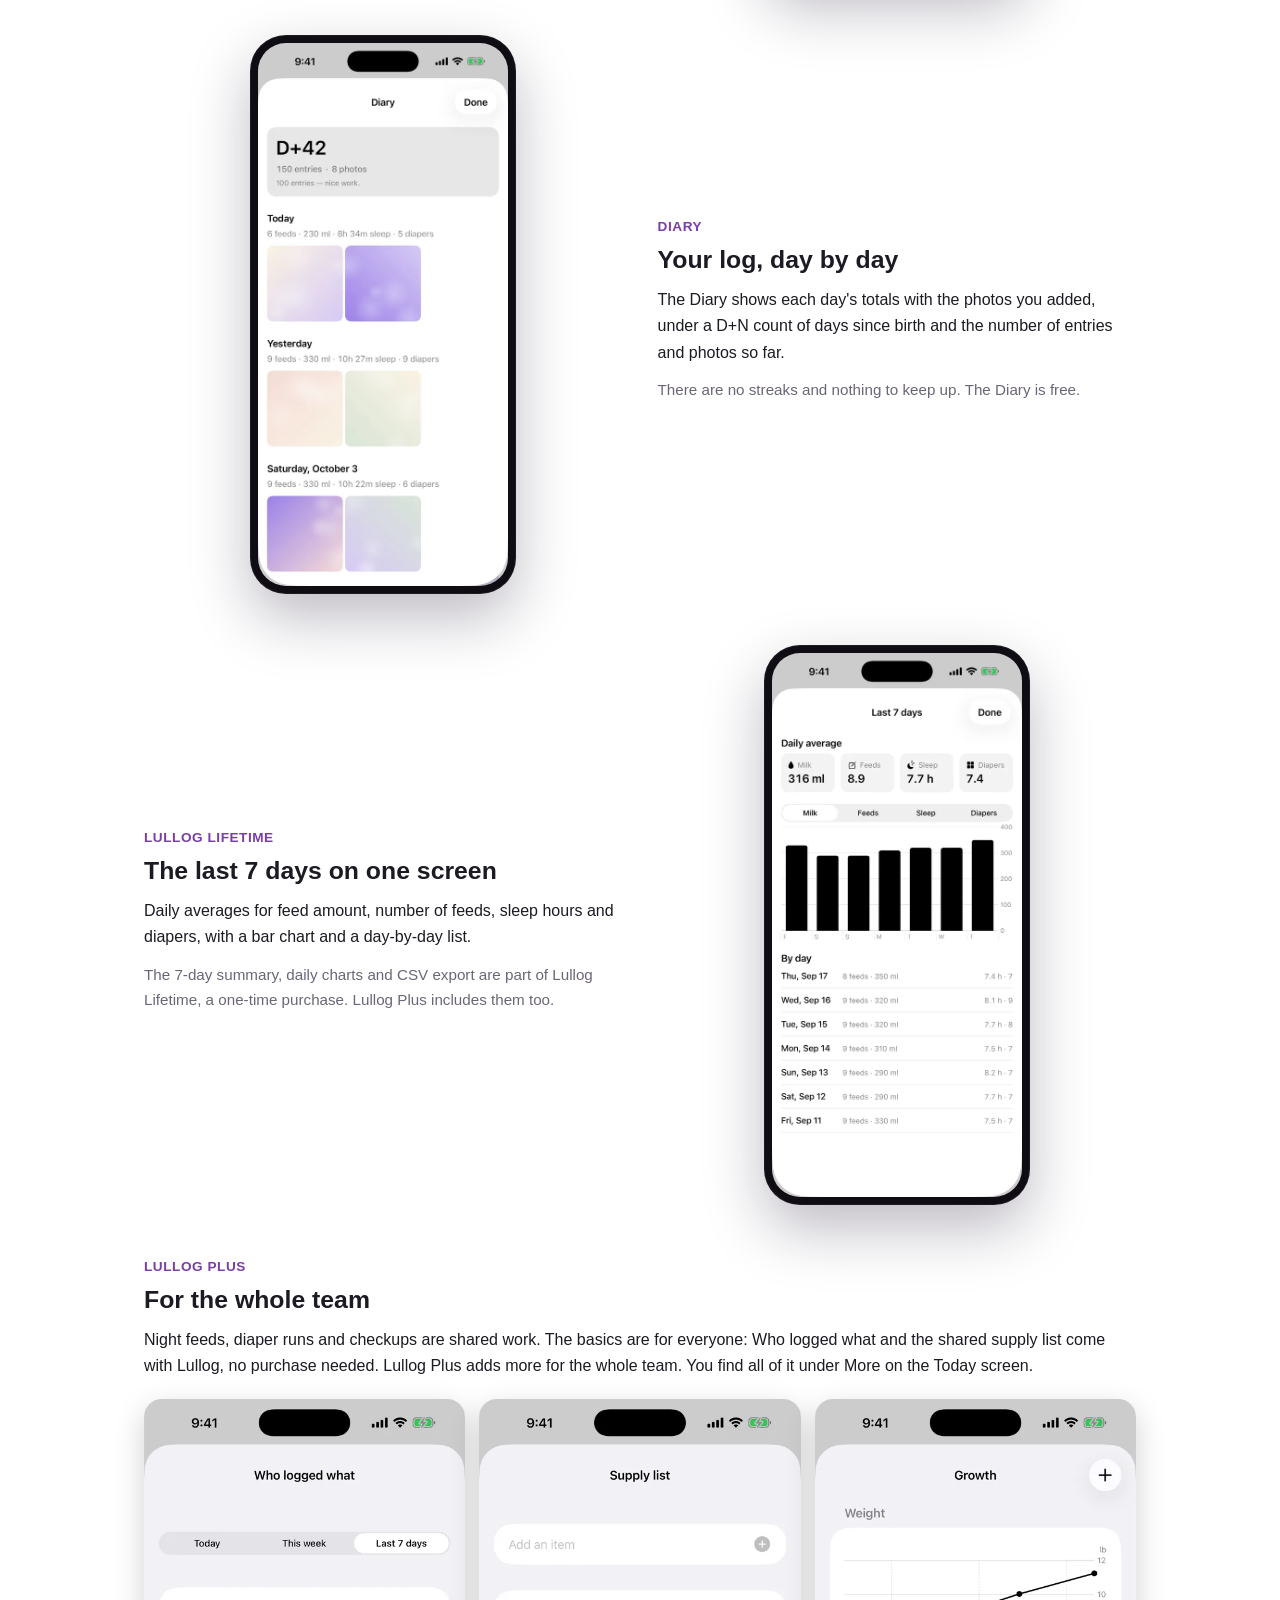
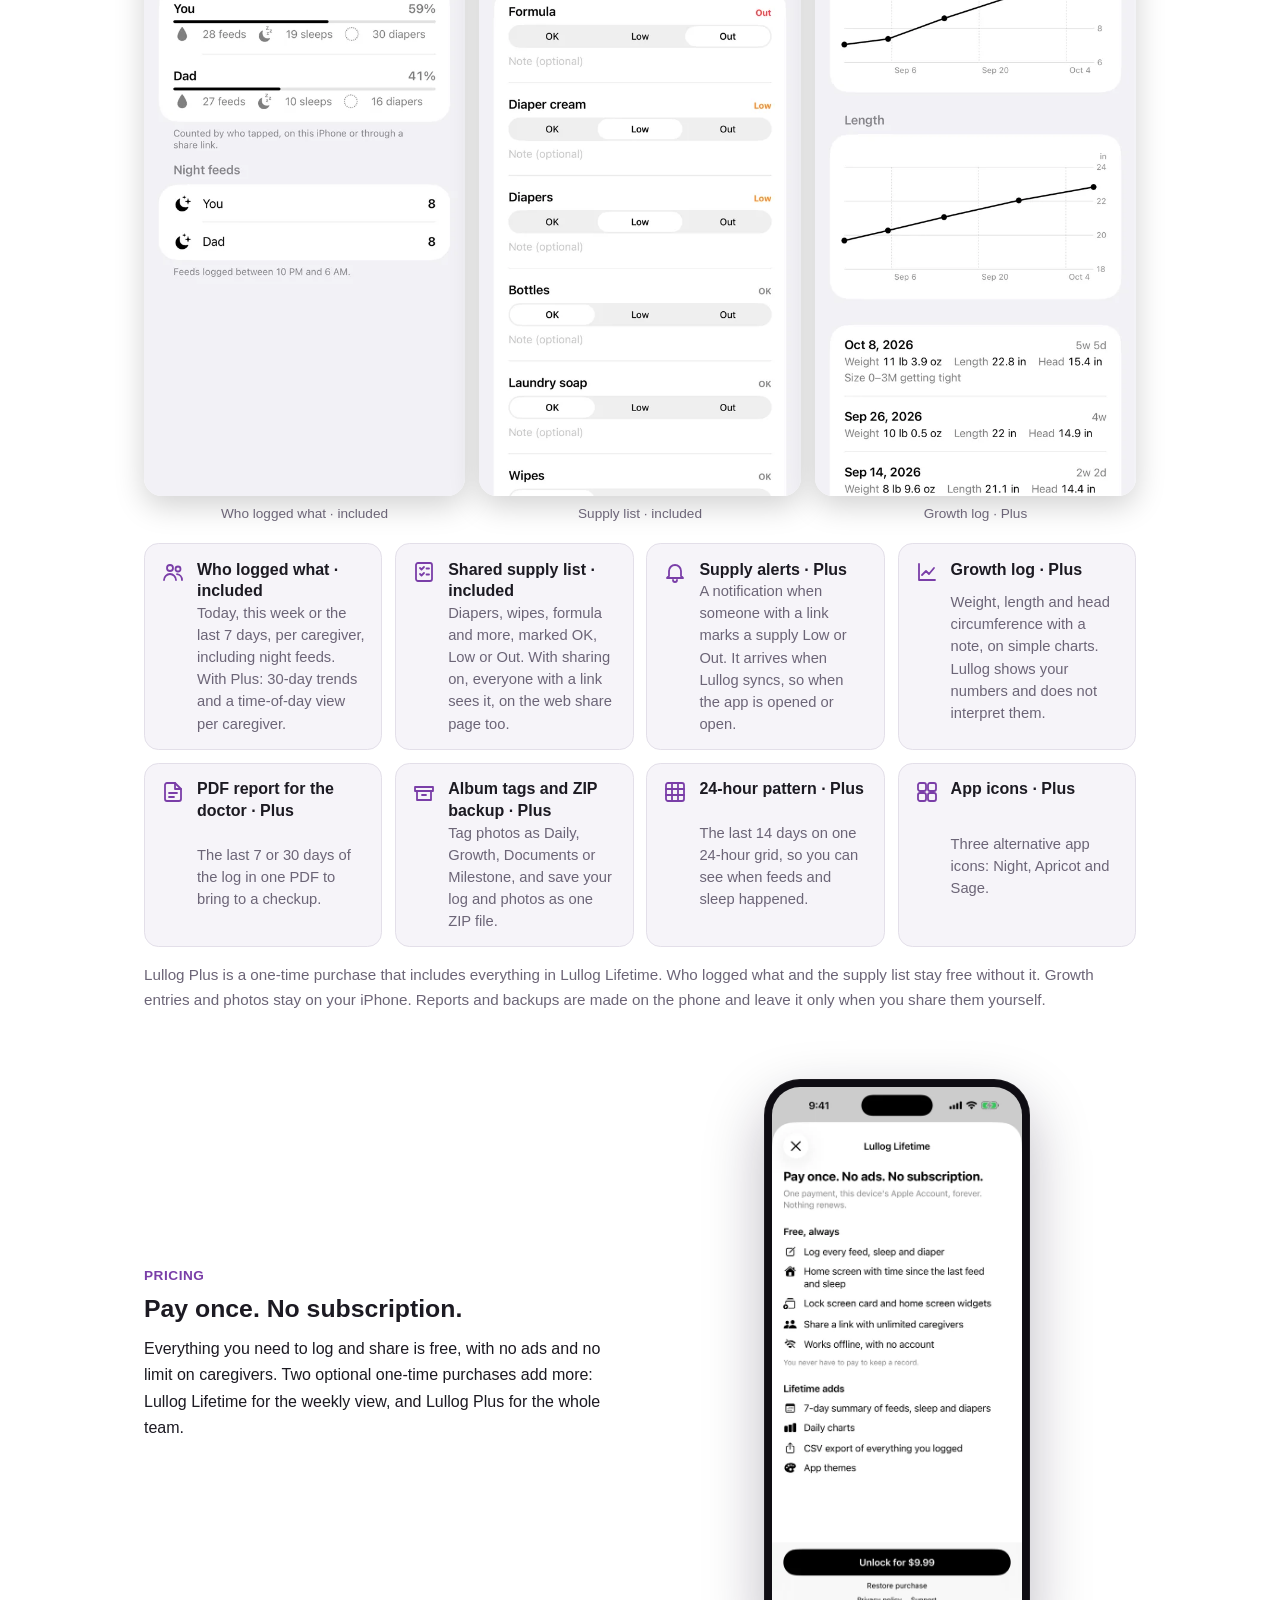
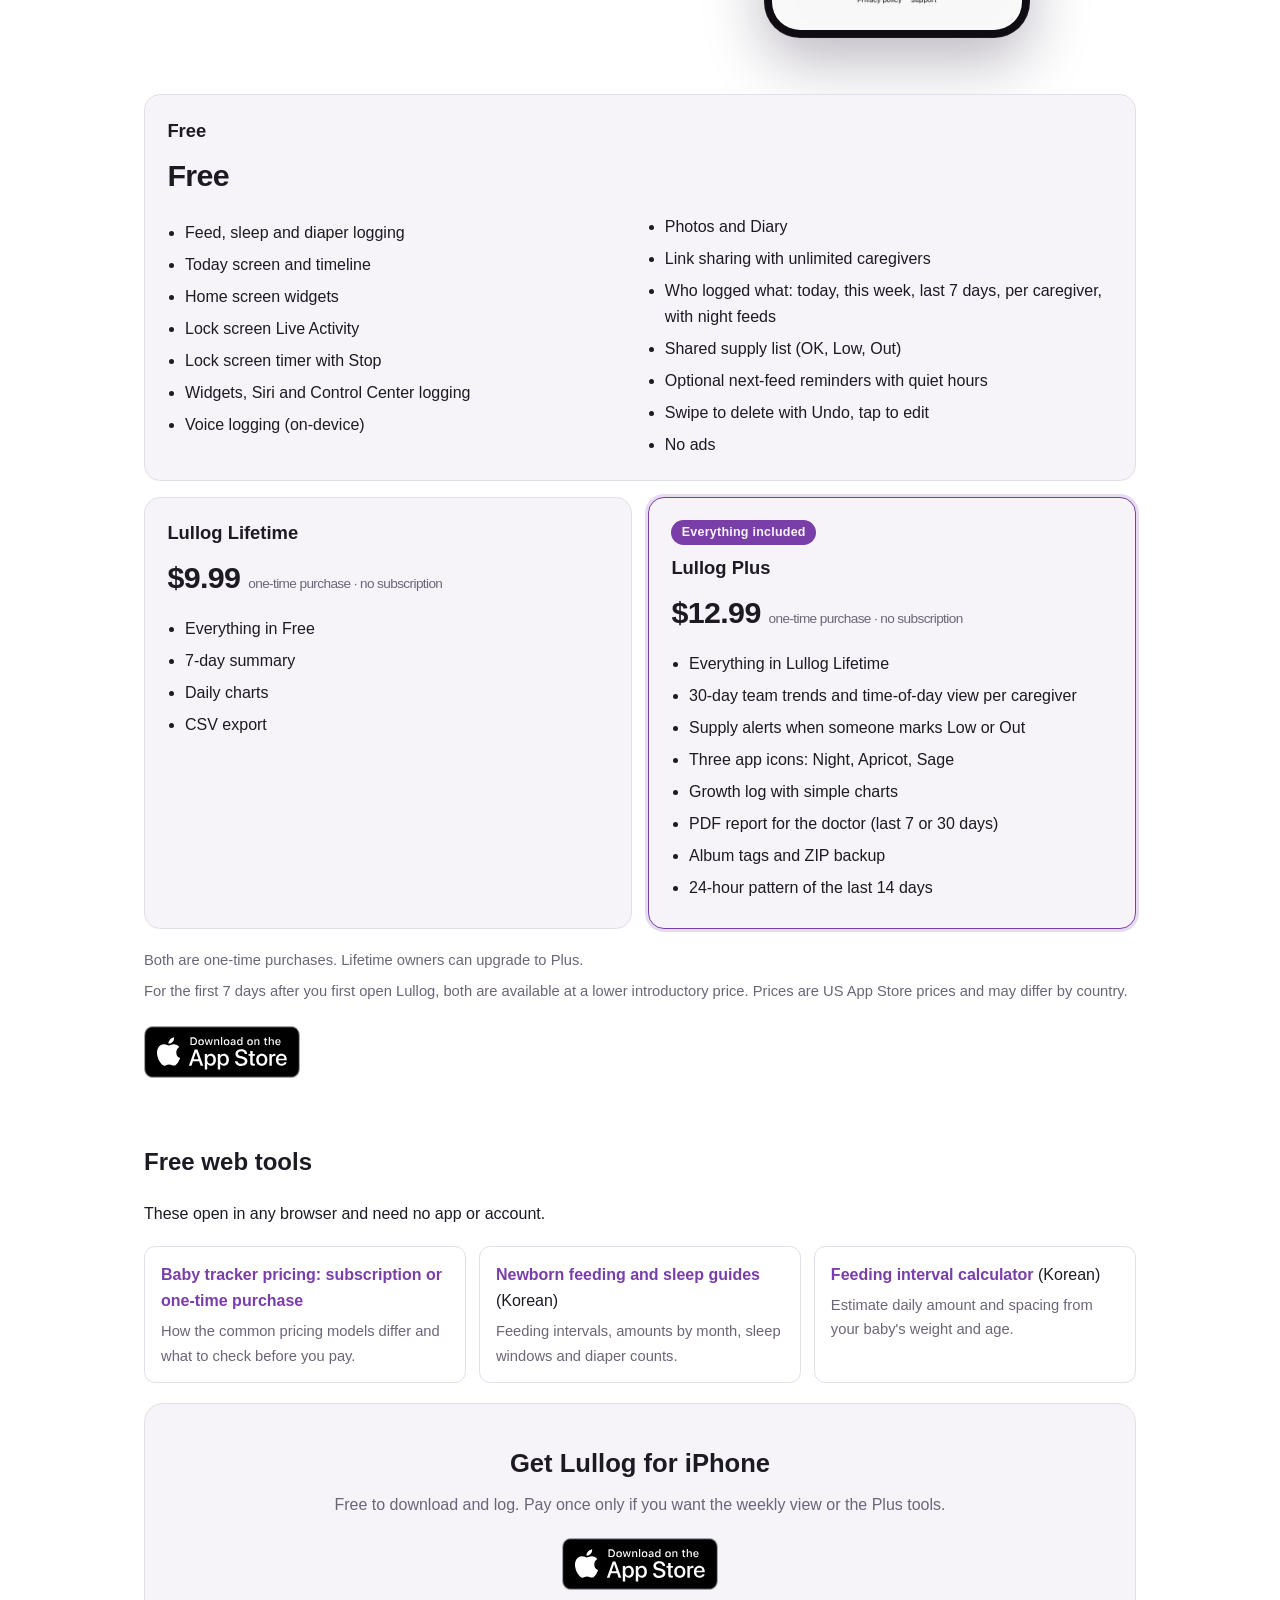
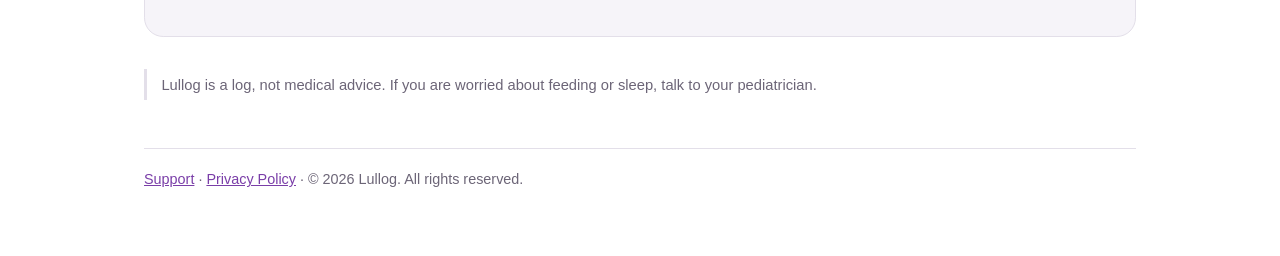
==== commit 0ba559c8: "Privacy: disclose anonymous usage counts (app 1.3.1) Add an "Anonymous usage counts (on by default, " ====
--- a/index.html
+++ b/index.html
@@ -129,7 +129,7 @@
       <h2>One link for everyone who helps</h2>
       <p>Send a link to your partner, a grandparent or a sitter. They open it in any browser to see the log and, if you allow it, add entries. No app, no account, no fee per person.</p>
       <p>Each person gets their own link, set to view and log or view only. Revoke a link any time and it stops working.</p>
-      <p class="dim">Sharing is off until you tap Connect to sync. Until then Lullog makes no network requests and your log stays on your iPhone.</p>
+      <p class="dim">Sharing is off until you tap Connect to sync. Until then your log stays on your iPhone and nothing from it is sent; Lullog only sends a few anonymous usage counts, which you can turn off in Settings.</p>
     </div>
     <div class="phone">
       <img src="assets/screens/en/share.webp" srcset="assets/screens/en/share.webp 540w, assets/screens/en/share@2x.webp 1080w" sizes="(max-width: 720px) 74vw, 272px" width="540" height="1173" loading="lazy" decoding="async" alt="The Share with caregivers screen with a link for Dad that can view and log, a link for Grandma that can only view, and copy, send and revoke buttons">
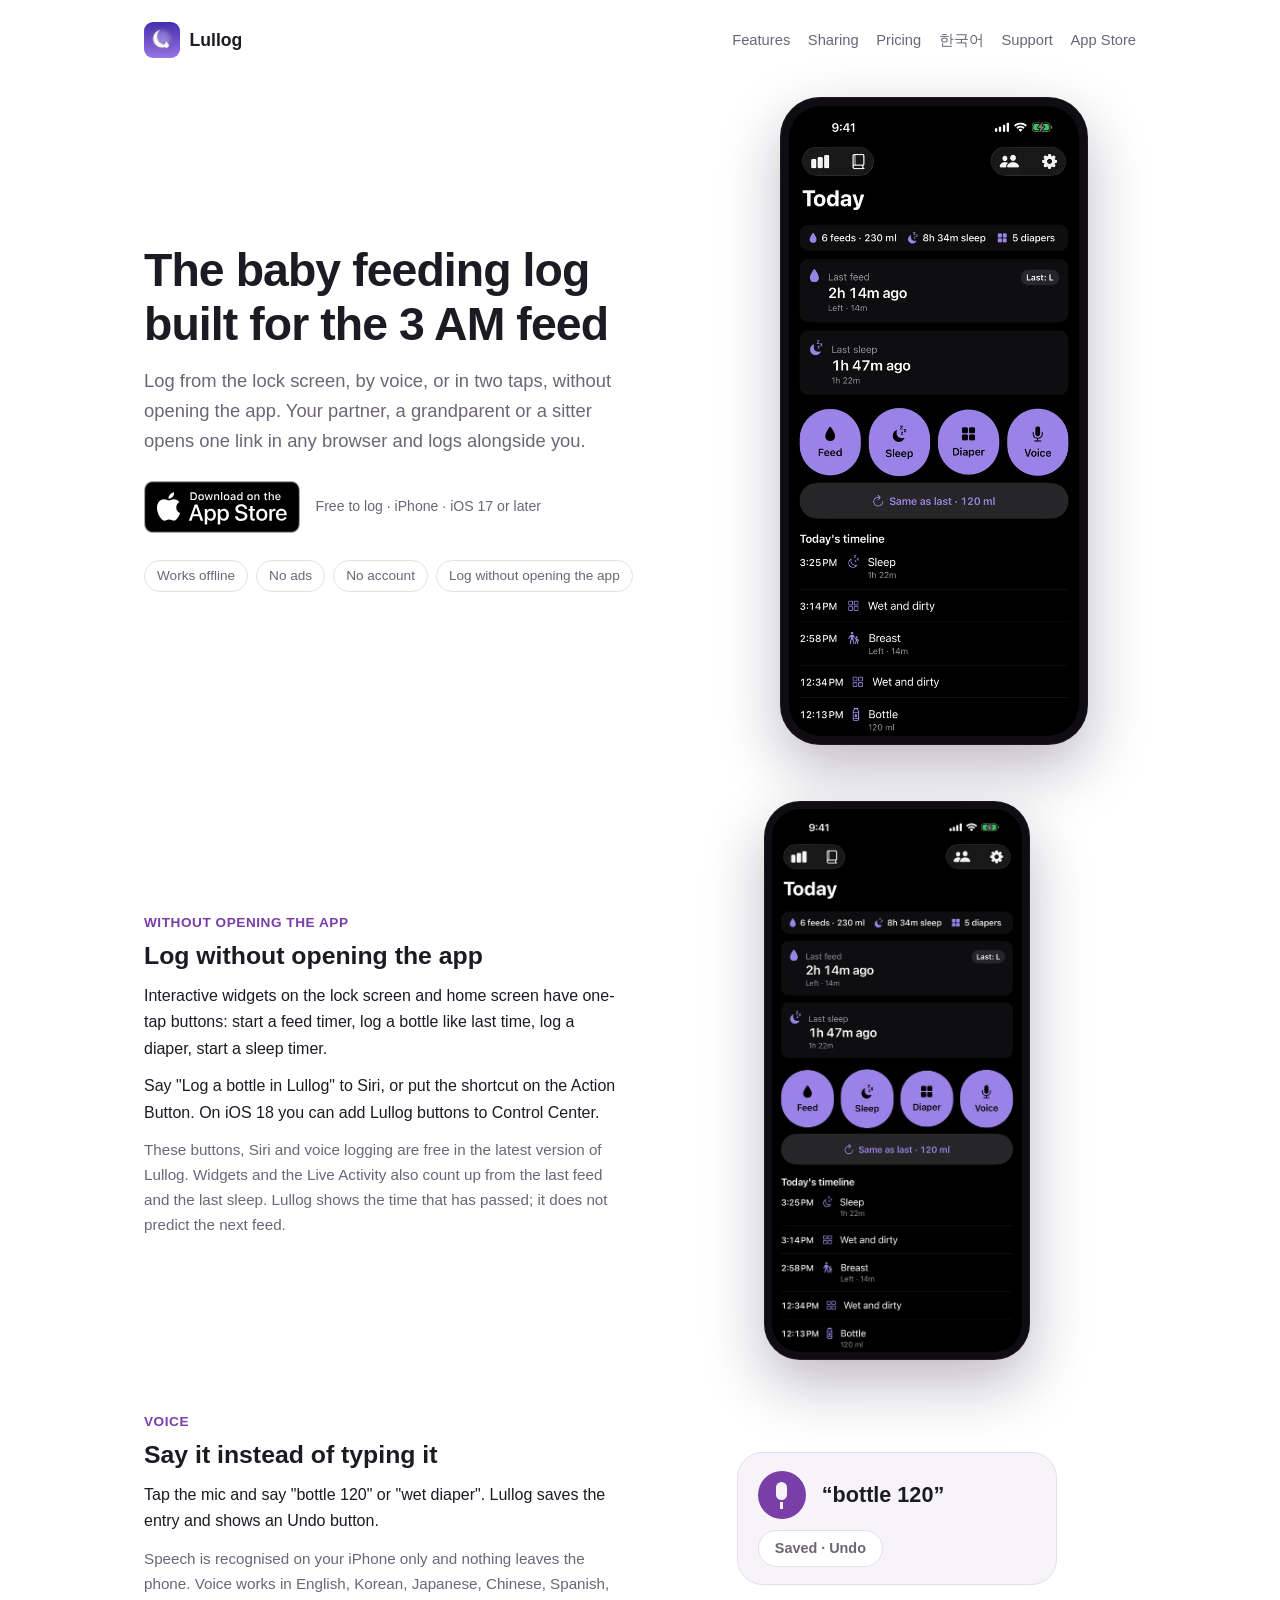
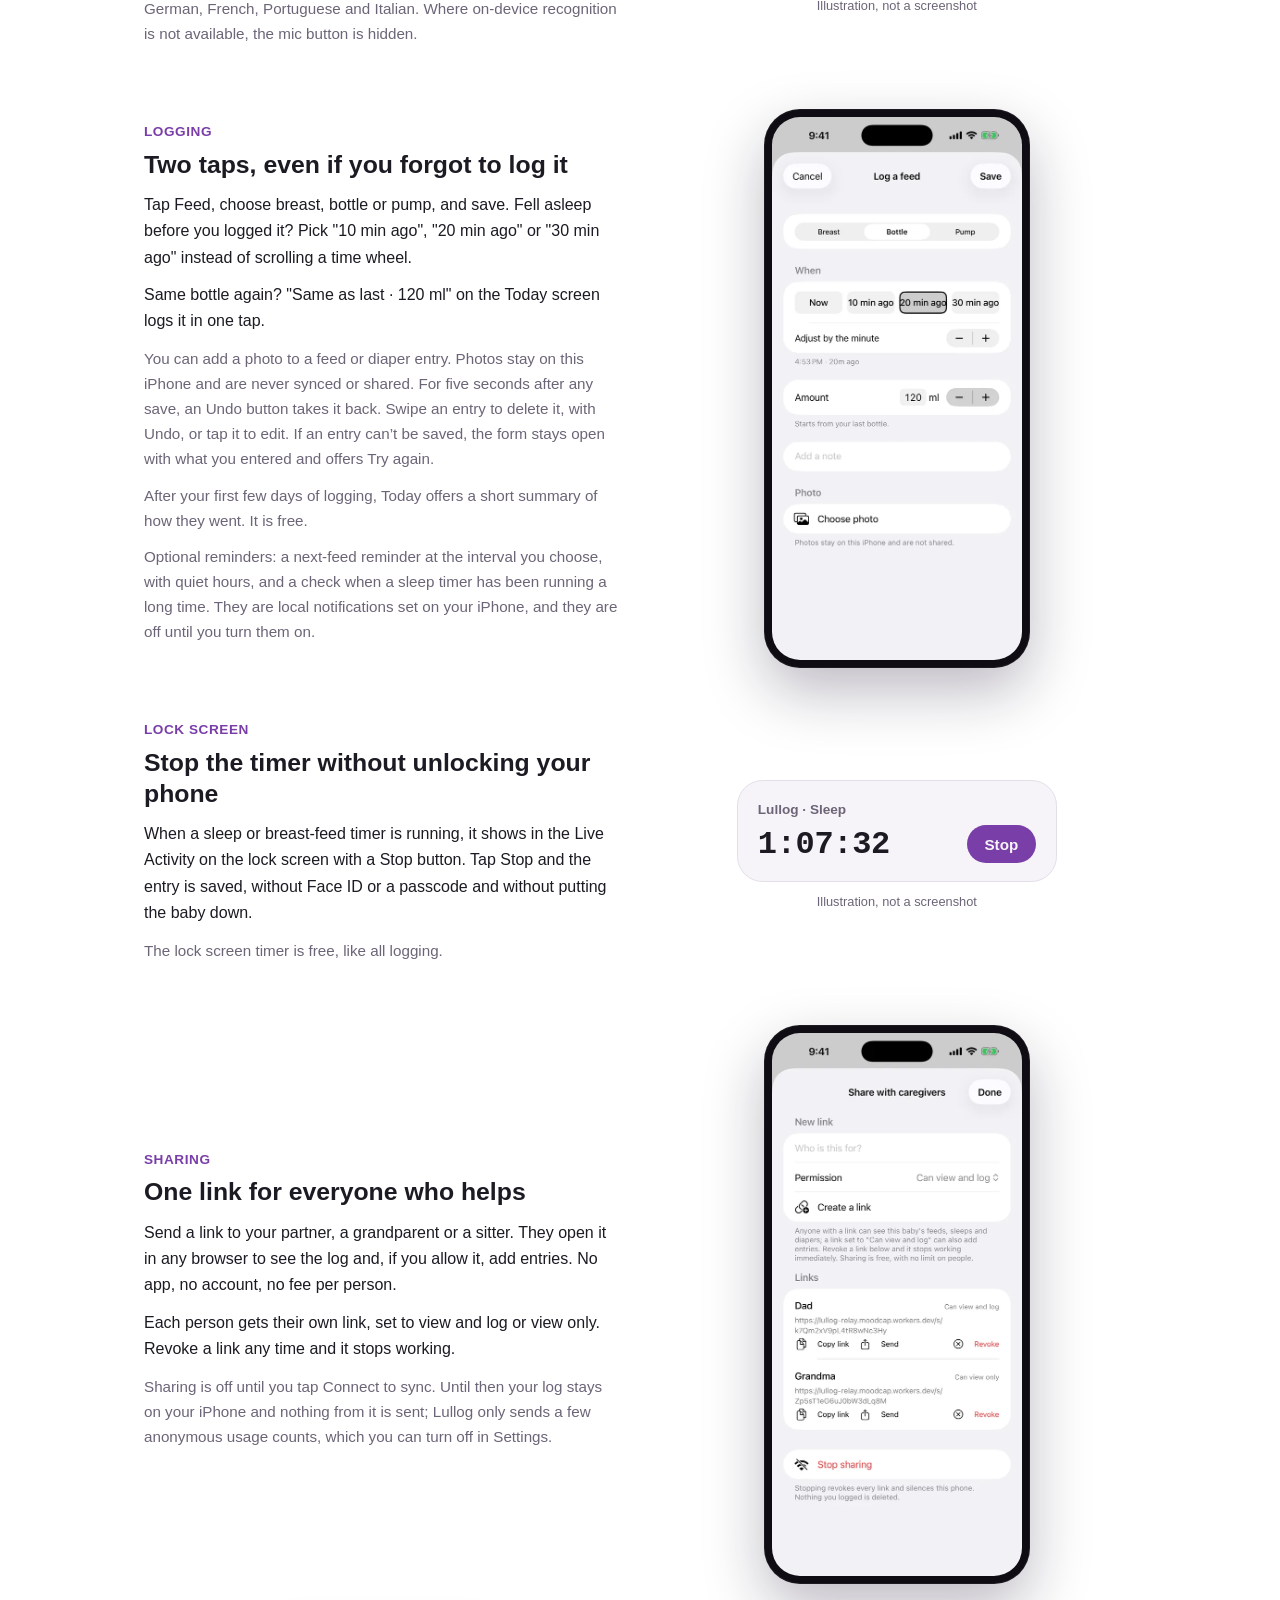
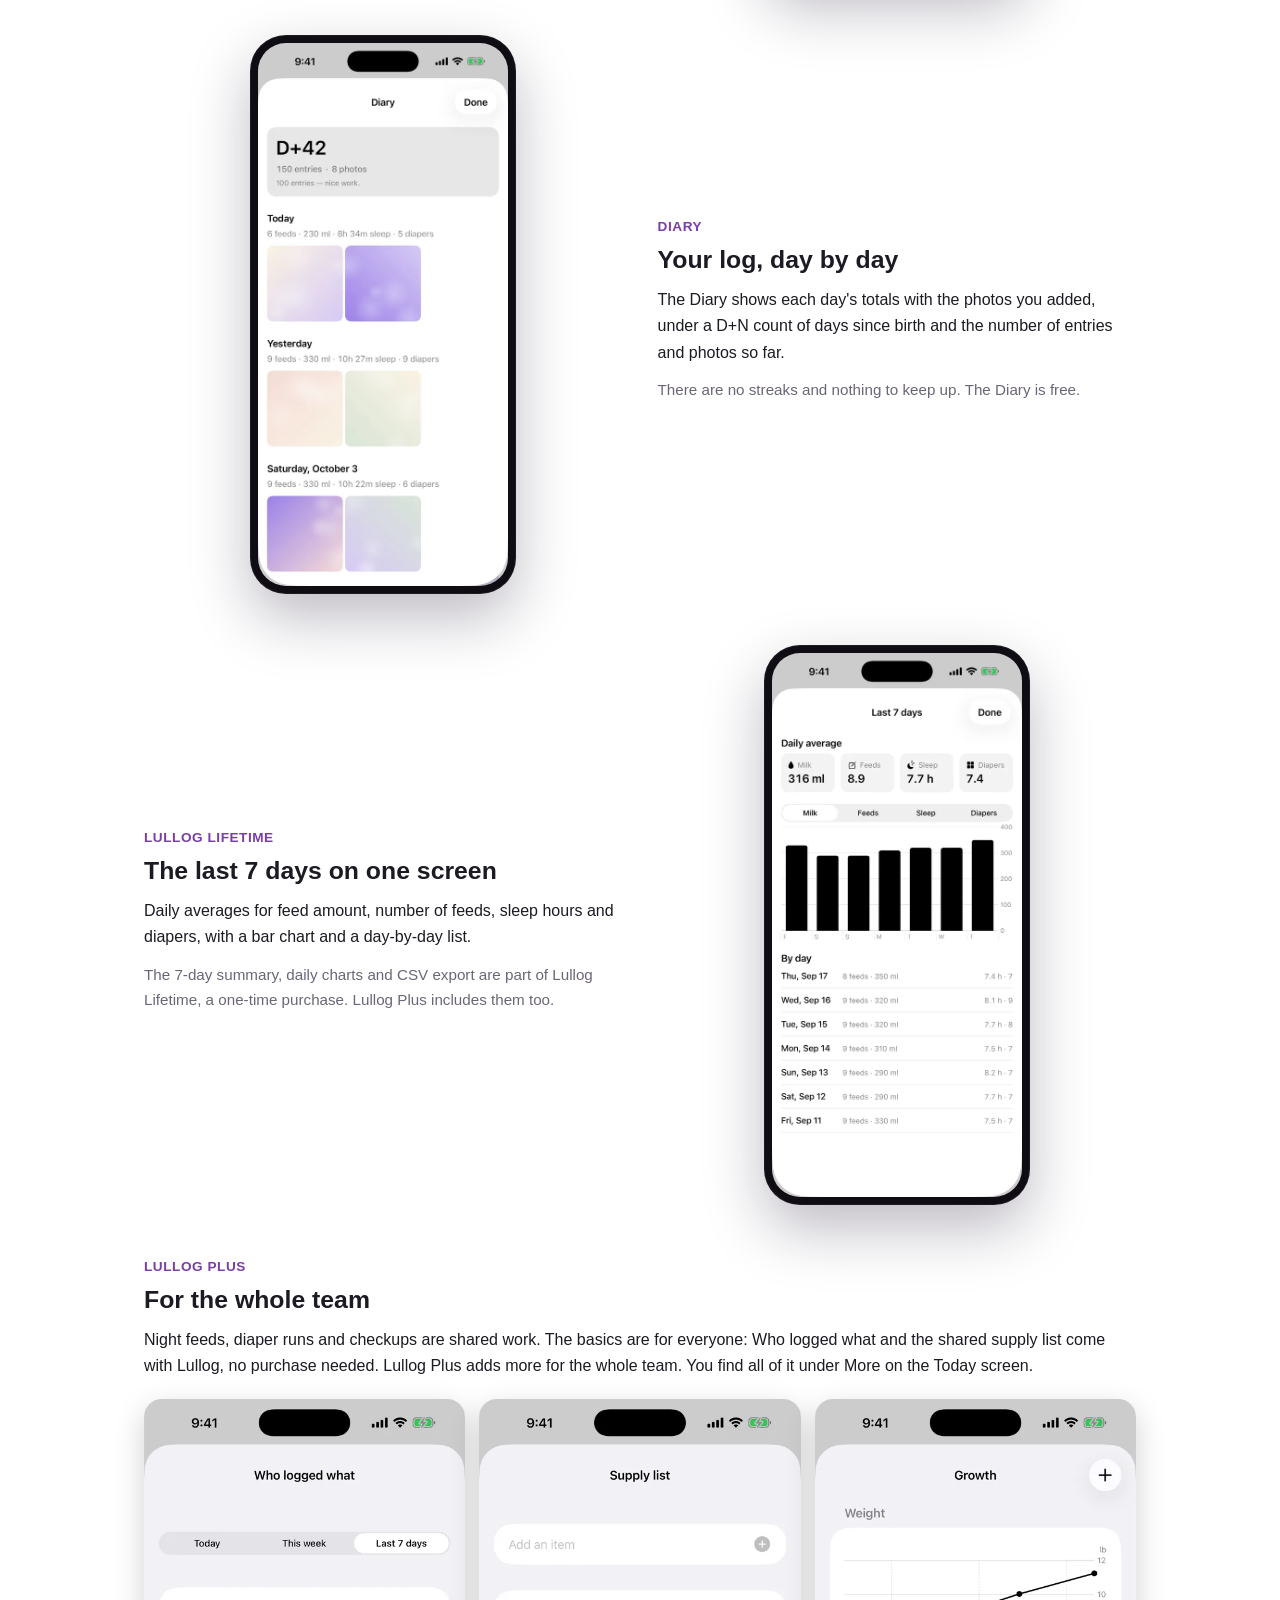
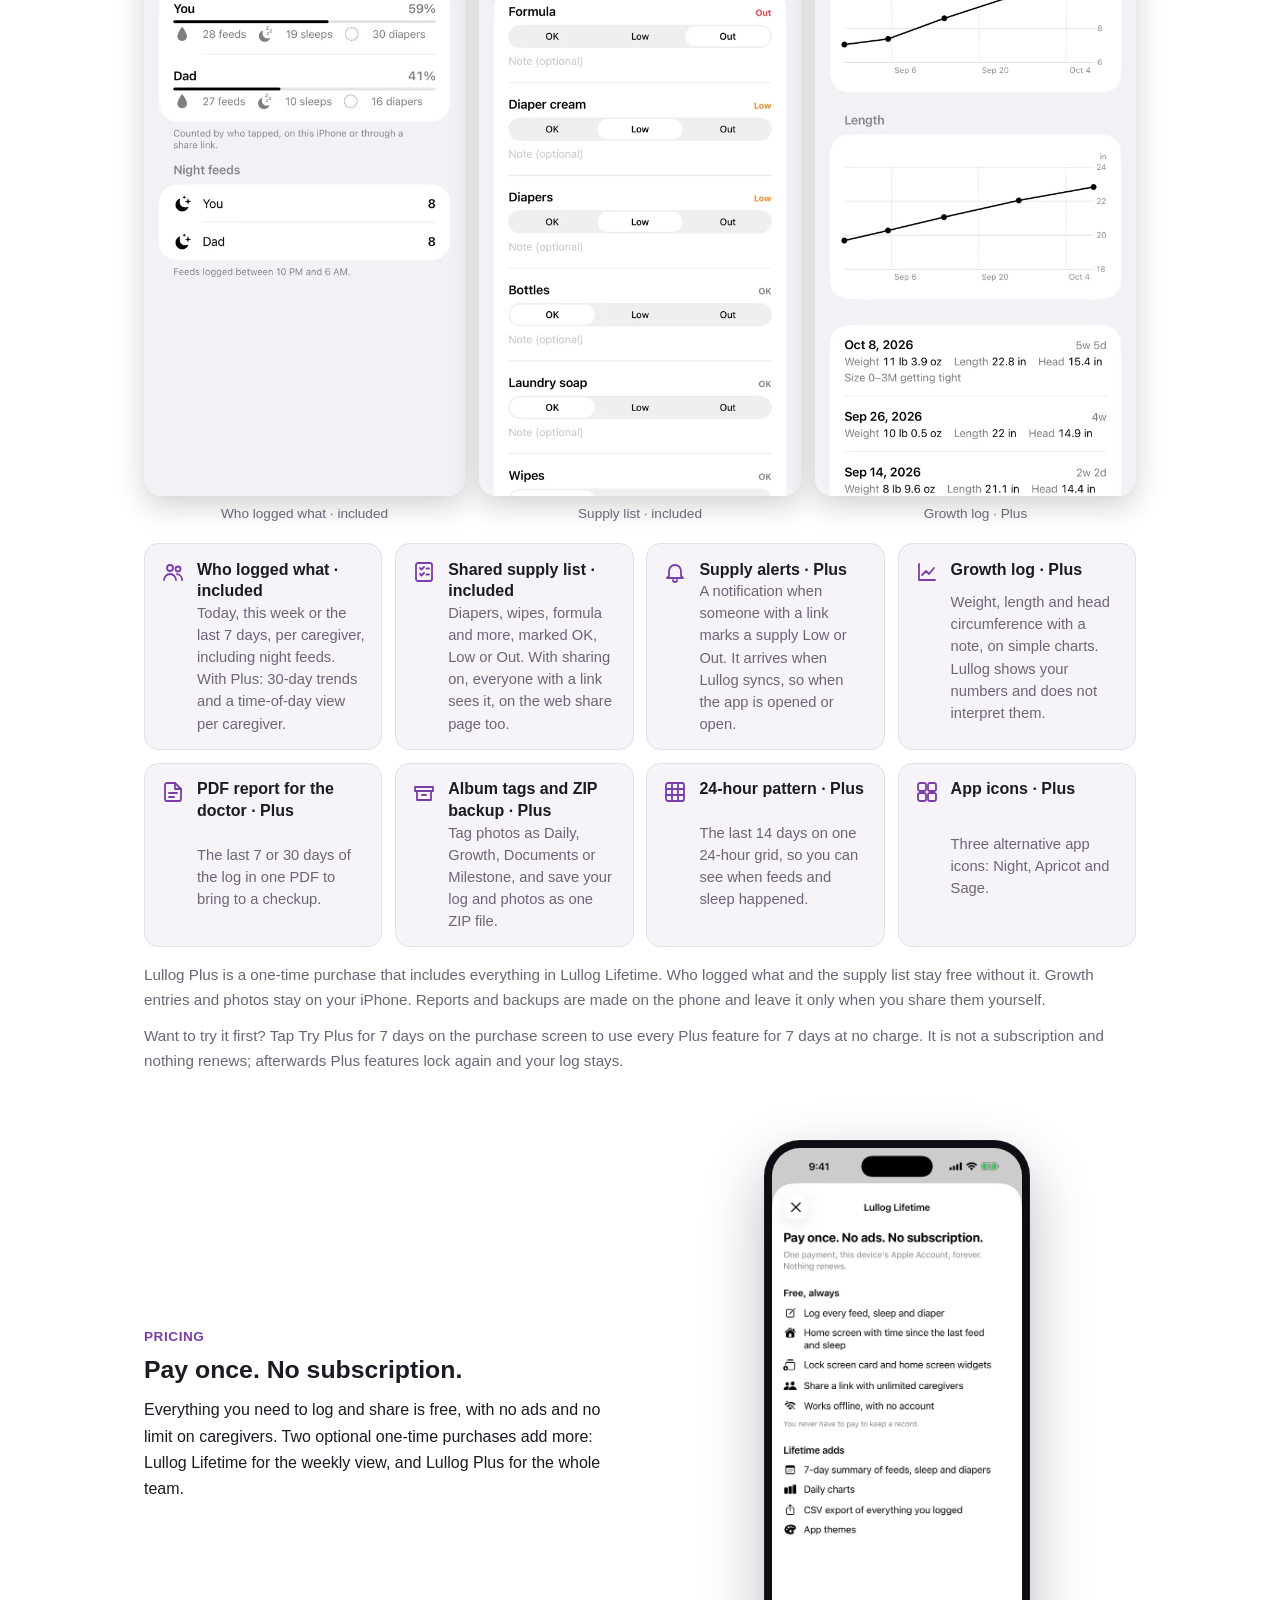
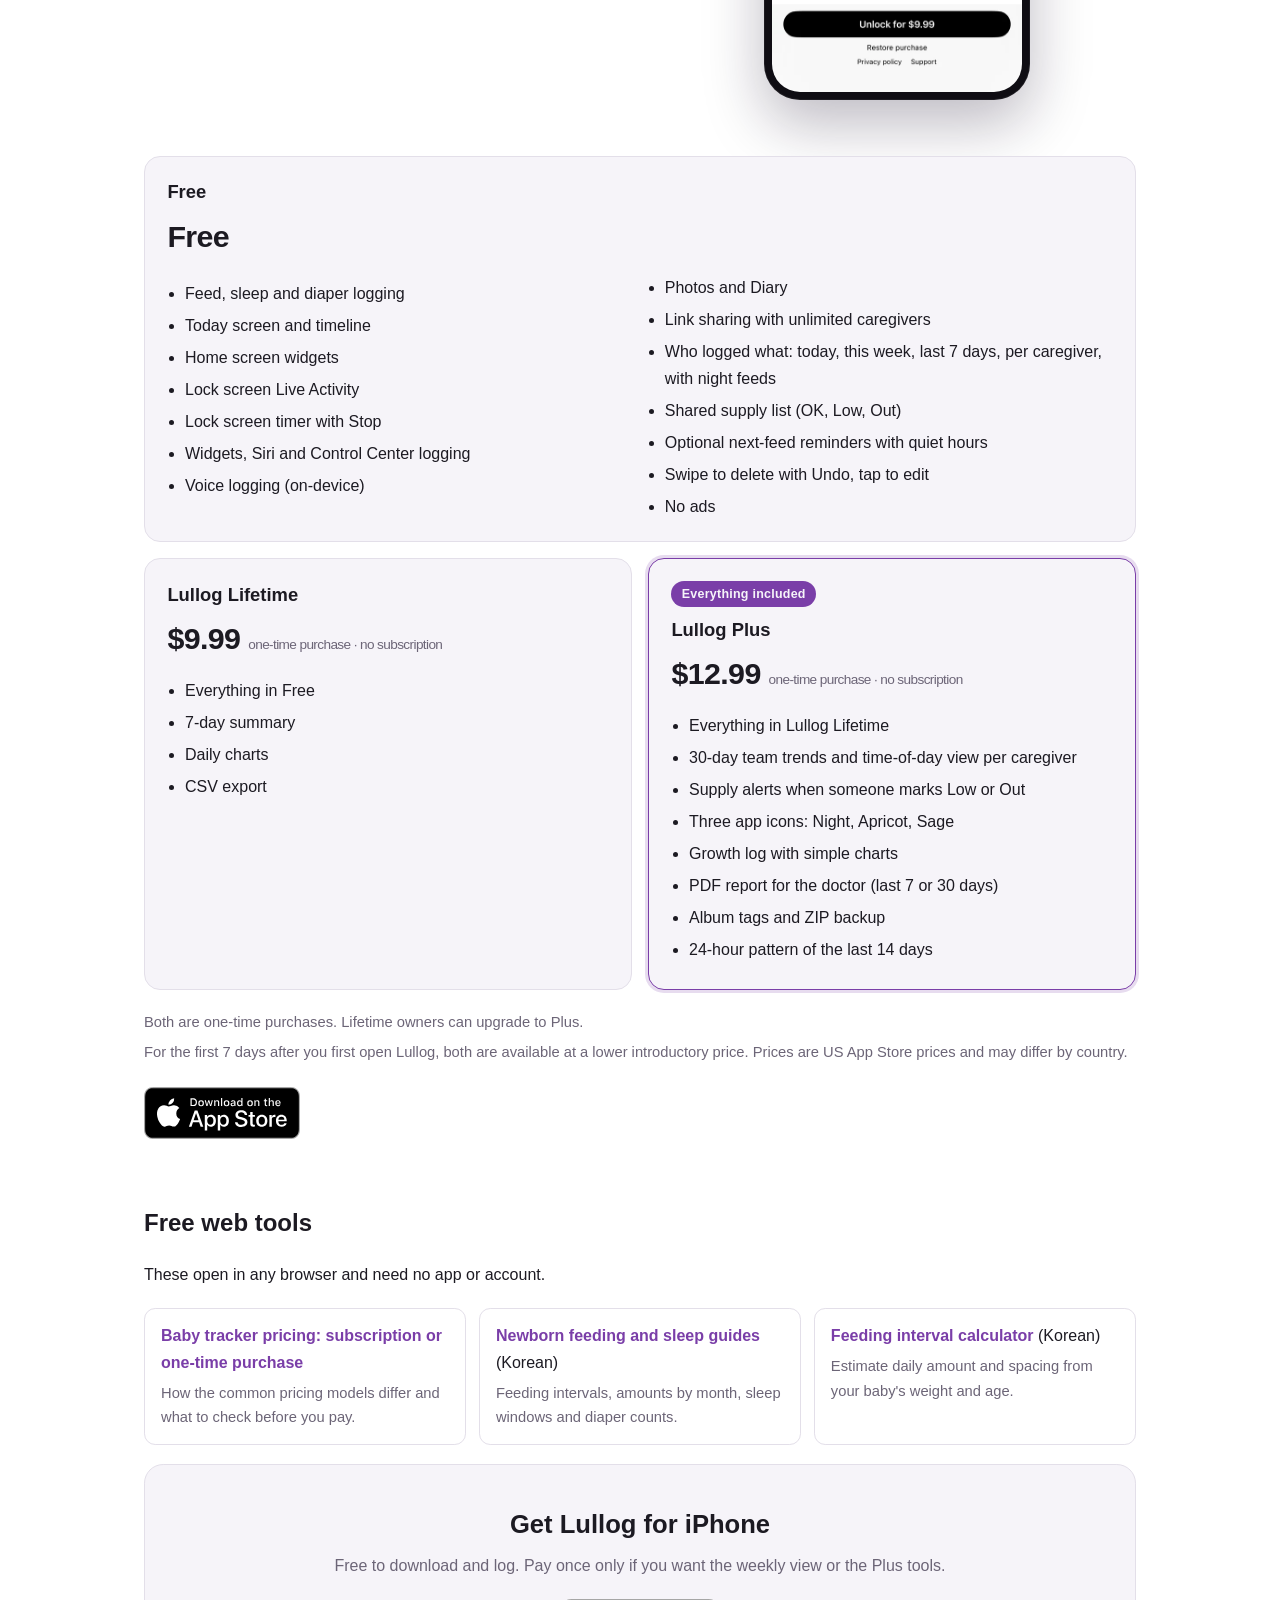
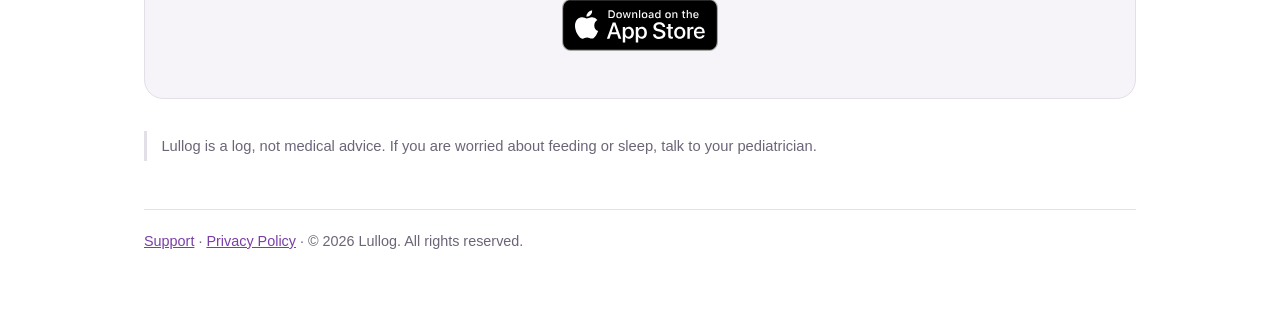
==== commit 59b25a6c: "Site: match 1.3.1 — 7-day Plus trial, first-days summary, keep-your-entry on save failure - Home (en" ====
--- a/index.html
+++ b/index.html
@@ -98,7 +98,8 @@
       <h2>Two taps, even if you forgot to log it</h2>
       <p>Tap Feed, choose breast, bottle or pump, and save. Fell asleep before you logged it? Pick "10 min ago", "20 min ago" or "30 min ago" instead of scrolling a time wheel.</p>
       <p>Same bottle again? "Same as last · 120 ml" on the Today screen logs it in one tap.</p>
-      <p class="dim">You can add a photo to a feed or diaper entry. Photos stay on this iPhone and are never synced or shared. For five seconds after any save, an Undo button takes it back. Swipe an entry to delete it, with Undo, or tap it to edit.</p>
+      <p class="dim">You can add a photo to a feed or diaper entry. Photos stay on this iPhone and are never synced or shared. For five seconds after any save, an Undo button takes it back. Swipe an entry to delete it, with Undo, or tap it to edit. If an entry can&rsquo;t be saved, the form stays open with what you entered and offers Try again.</p>
+      <p class="dim">After your first few days of logging, Today offers a short summary of how they went. It is free.</p>
       <p class="dim">Optional reminders: a next-feed reminder at the interval you choose, with quiet hours, and a check when a sleep timer has been running a long time. They are local notifications set on your iPhone, and they are off until you turn them on.</p>
     </div>
     <div class="phone">
@@ -180,6 +181,7 @@
         <li><svg viewBox="0 0 24 24" aria-hidden="true"><rect x="3" y="3" width="8" height="8" rx="2"/><rect x="13" y="3" width="8" height="8" rx="2"/><rect x="3" y="13" width="8" height="8" rx="2"/><rect x="13" y="13" width="8" height="8" rx="2"/></svg><strong>App icons &middot; Plus</strong><span>Three alternative app icons: Night, Apricot and Sage.</span></li>
       </ul>
       <p class="dim">Lullog Plus is a one-time purchase that includes everything in Lullog Lifetime. Who logged what and the supply list stay free without it. Growth entries and photos stay on your iPhone. Reports and backups are made on the phone and leave it only when you share them yourself.</p>
+      <p class="dim">Want to try it first? Tap Try Plus for 7 days on the purchase screen to use every Plus feature for 7 days at no charge. It is not a subscription and nothing renews; afterwards Plus features lock again and your log stays.</p>
     </div>
   </section>
 </div>
@@ -286,7 +288,7 @@
       "applicationCategory": "HealthApplication",
       "applicationSubCategory": "Baby feeding, sleep and diaper log",
       "operatingSystem": "iOS 17.0 or later",
-      "softwareVersion": "1.2.2",
+      "softwareVersion": "1.3.1",
       "url": "https://richoh86.github.io/lullog-site/",
       "installUrl": "https://apps.apple.com/app/id6813064594?ct=home-schema",
       "downloadUrl": "https://apps.apple.com/app/id6813064594?ct=home-schema",
@@ -304,6 +306,8 @@
         "Shared supply list (OK, Low, Out) synced to everyone with a link, free",
         "Optional next-feed reminders with quiet hours",
         "Swipe to delete with Undo, tap to edit",
+        "If an entry can't be saved, the form stays open with what you entered and offers Try again",
+        "A short summary of your first few days of logging on Today, free",
         "Photos on entries, kept on the device, and a Diary",
         "Private share link that opens in any browser",
         "Works offline with no account",
@@ -333,7 +337,7 @@
           "category": "one-time purchase",
           "price": "12.99",
           "priceCurrency": "USD",
-          "description": "Optional one-time in-app purchase that includes everything in Lullog Lifetime plus 30-day team trends and a time-of-day view per caregiver, supply alerts, three alternative app icons, a growth log, a PDF report, album tags with ZIP backup and a 24-hour pattern view. Lifetime owners can upgrade. No subscription. US App Store price; prices may differ by country."
+          "description": "Optional one-time in-app purchase that includes everything in Lullog Lifetime plus 30-day team trends and a time-of-day view per caregiver, supply alerts, three alternative app icons, a growth log, a PDF report, album tags with ZIP backup and a 24-hour pattern view. Lifetime owners can upgrade. A one-time 7-day trial of every Plus feature is available at no charge from the purchase screen; it is not a subscription and nothing renews. No subscription. US App Store price; prices may differ by country."
         }
       ]
     },
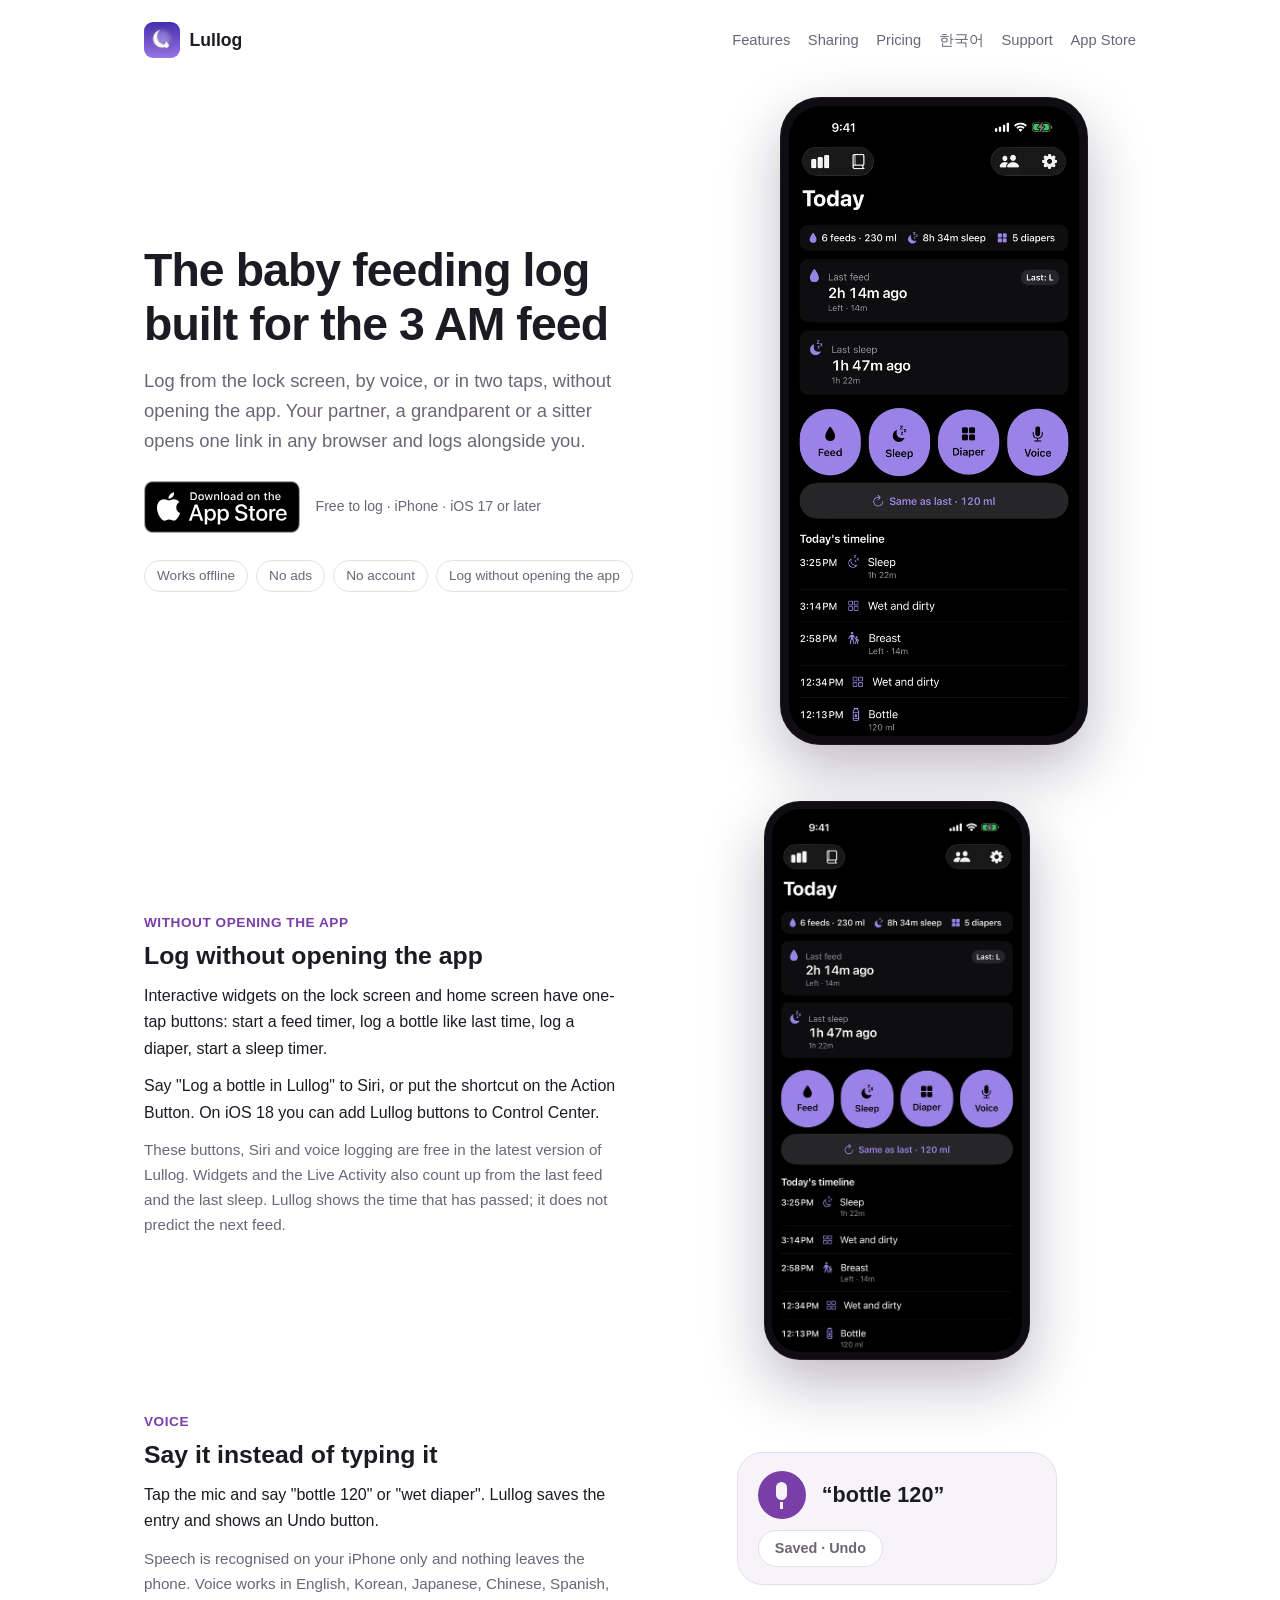
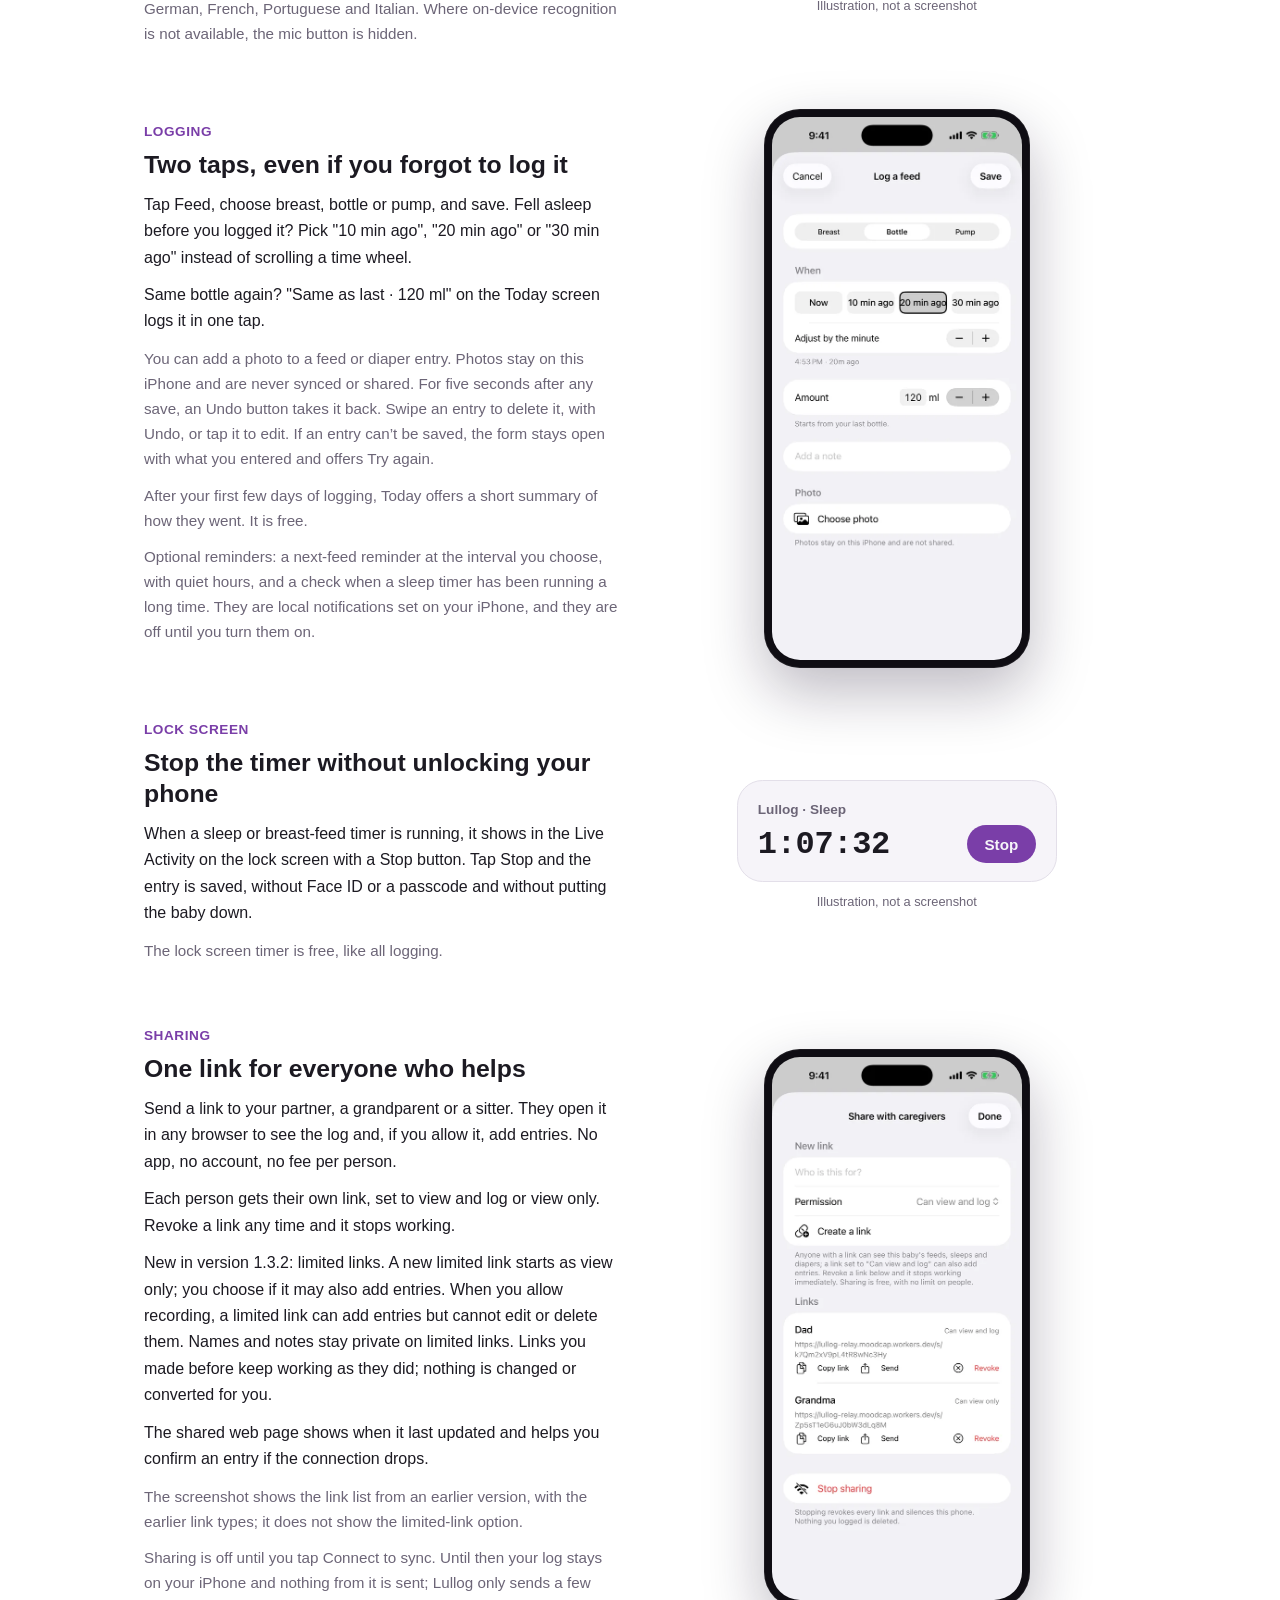
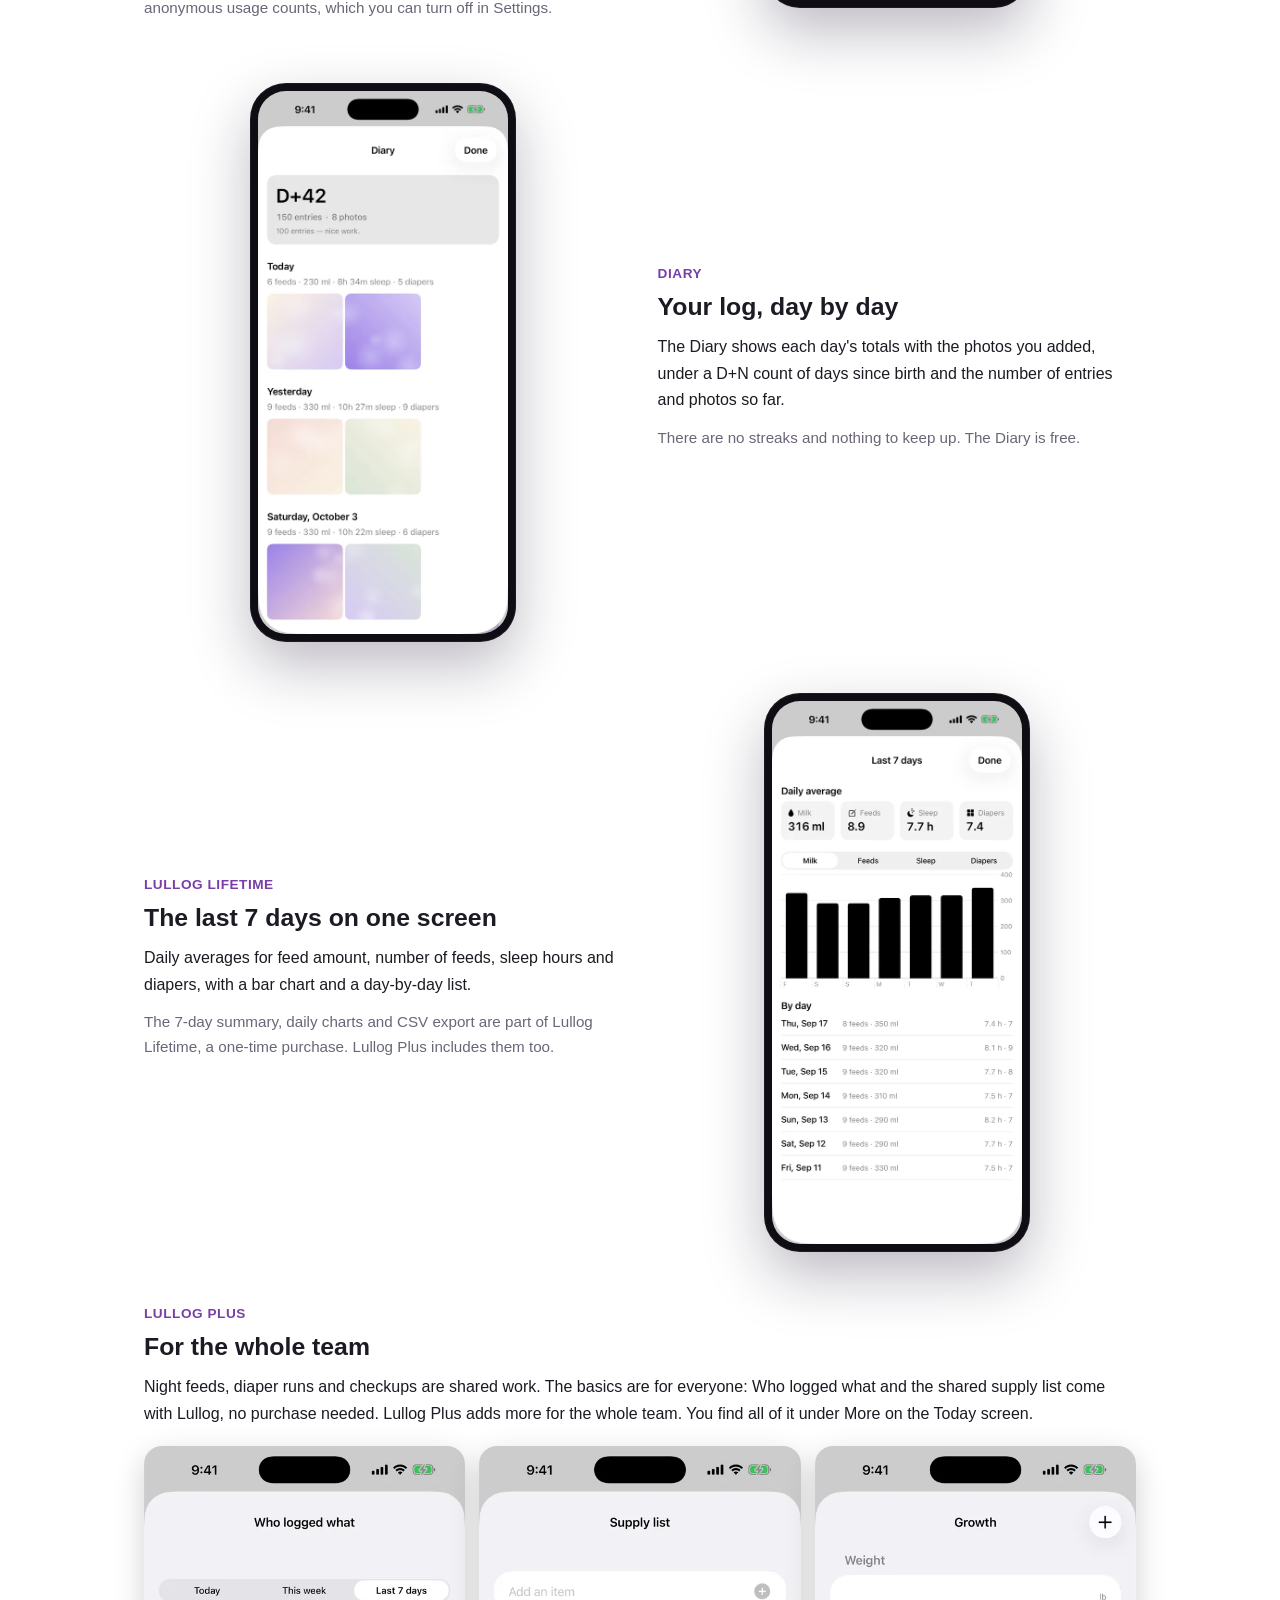
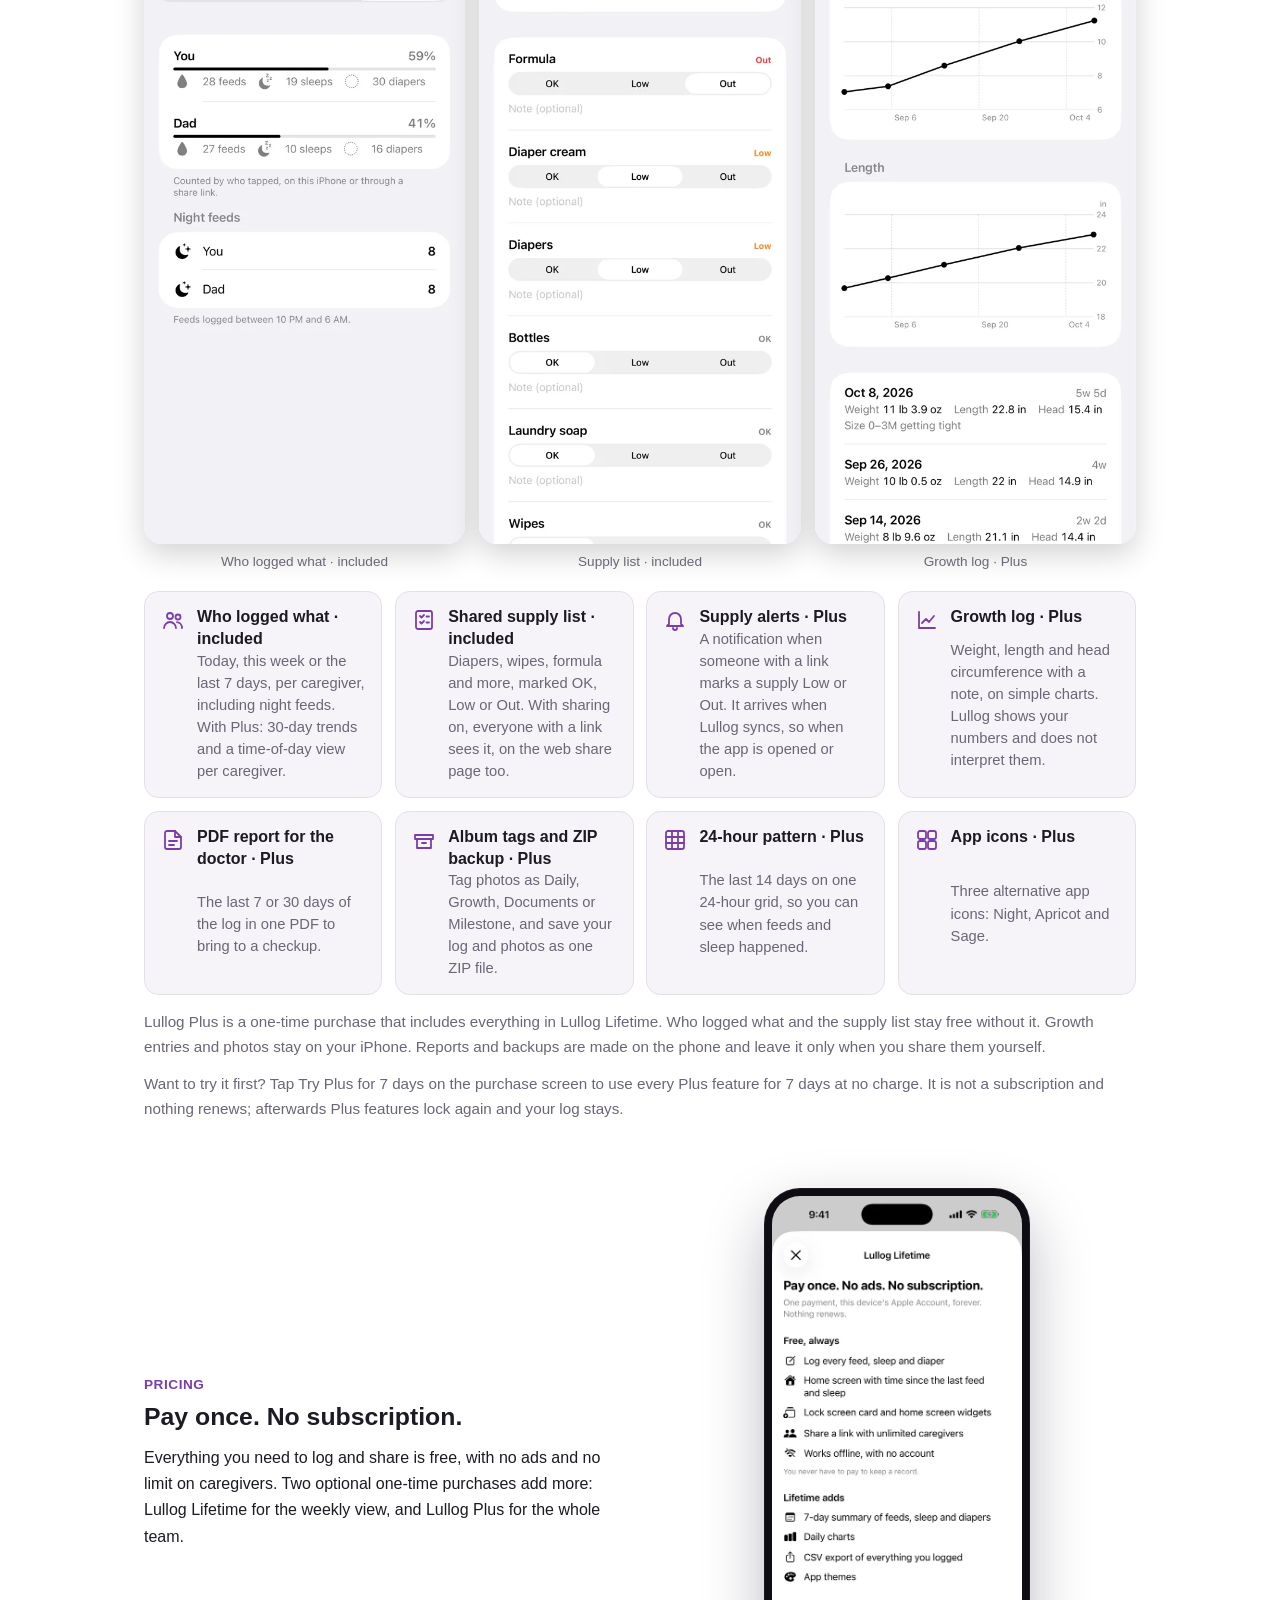
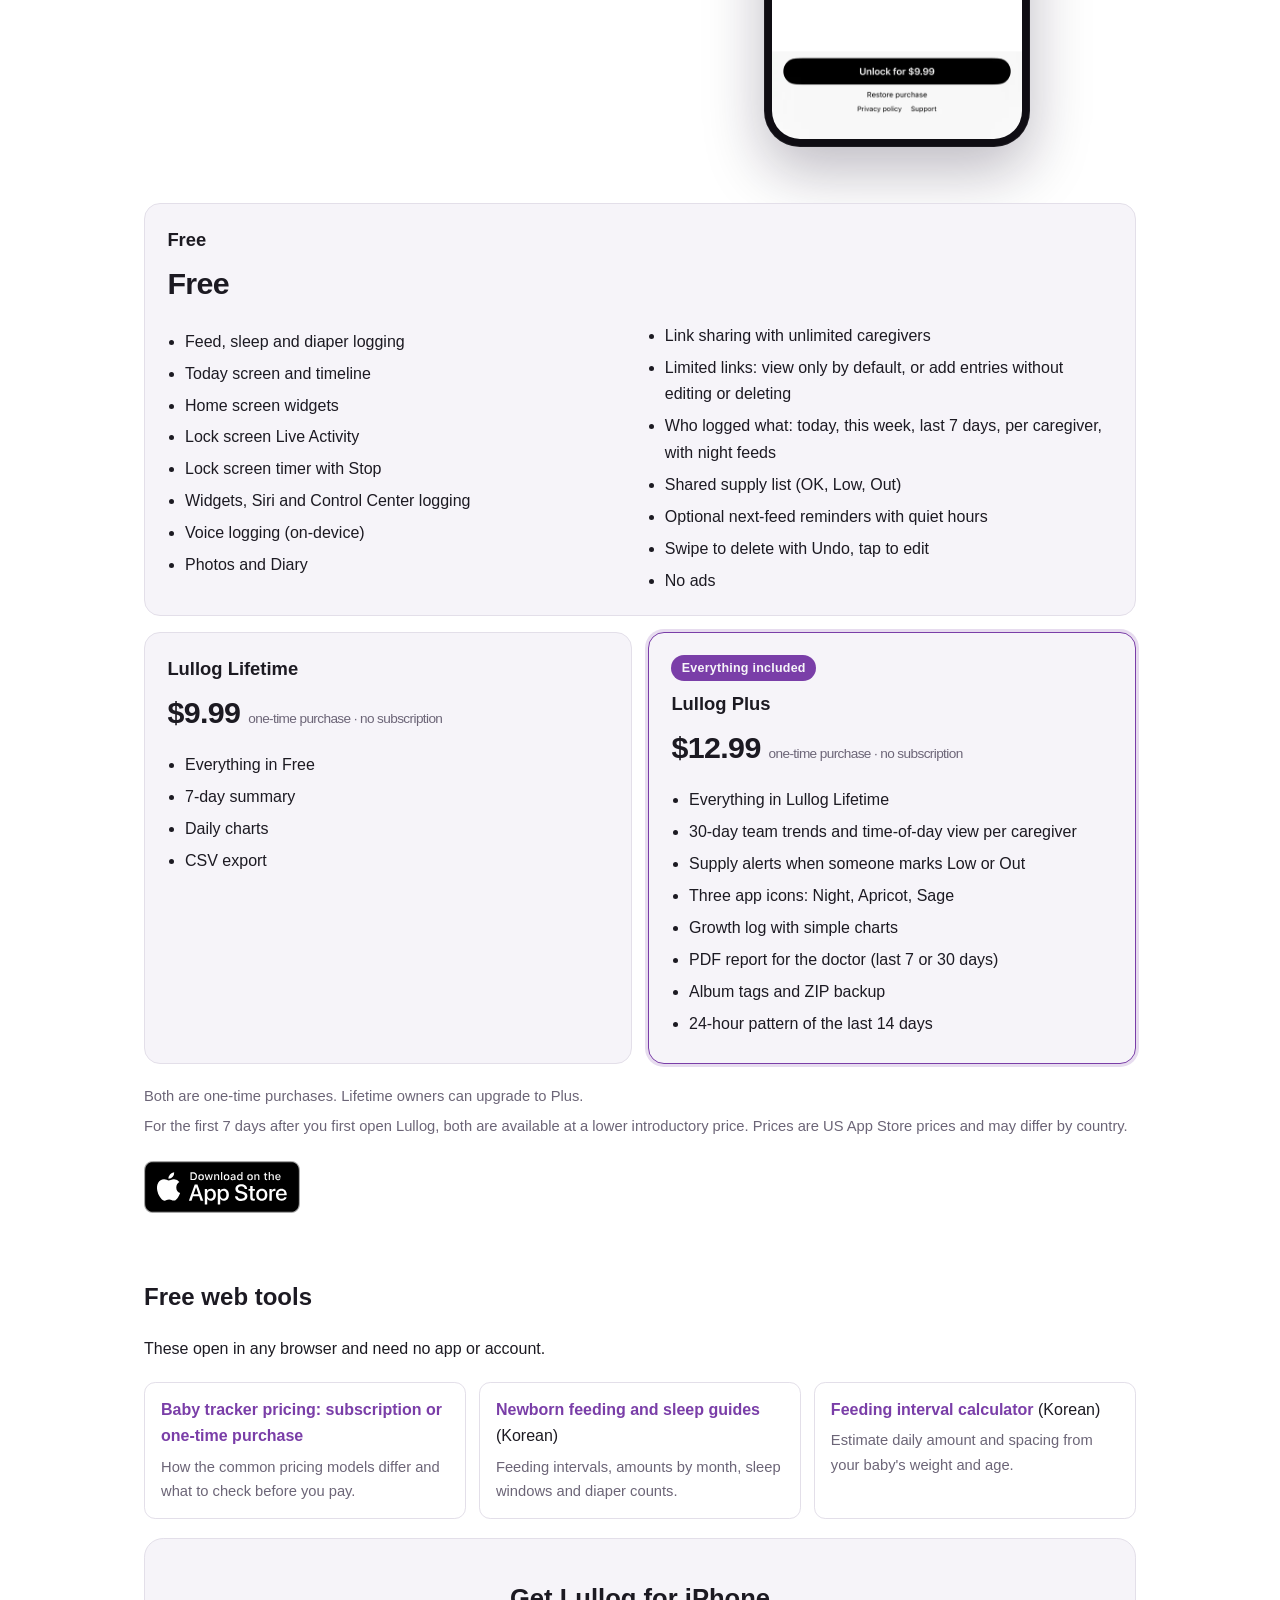
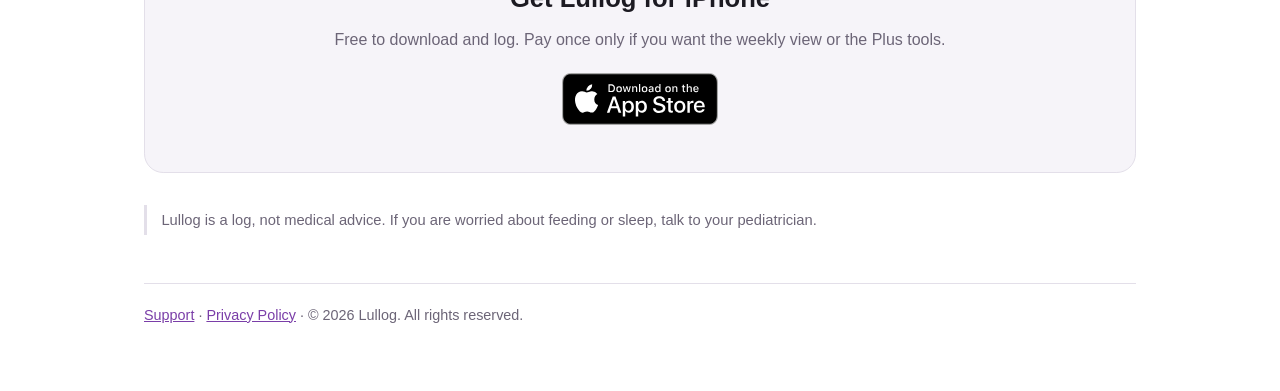
==== commit 7961d17b: "Update marketing site to current public App Store release" ====
--- a/index.html
+++ b/index.html
@@ -130,10 +130,13 @@
       <h2>One link for everyone who helps</h2>
       <p>Send a link to your partner, a grandparent or a sitter. They open it in any browser to see the log and, if you allow it, add entries. No app, no account, no fee per person.</p>
       <p>Each person gets their own link, set to view and log or view only. Revoke a link any time and it stops working.</p>
+      <p>New in version 1.3.2: limited links. A new limited link starts as view only; you choose if it may also add entries. When you allow recording, a limited link can add entries but cannot edit or delete them. Names and notes stay private on limited links. Links you made before keep working as they did; nothing is changed or converted for you.</p>
+      <p>The shared web page shows when it last updated and helps you confirm an entry if the connection drops.</p>
+      <p class="dim">The screenshot shows the link list from an earlier version, with the earlier link types; it does not show the limited-link option.</p>
       <p class="dim">Sharing is off until you tap Connect to sync. Until then your log stays on your iPhone and nothing from it is sent; Lullog only sends a few anonymous usage counts, which you can turn off in Settings.</p>
     </div>
     <div class="phone">
-      <img src="assets/screens/en/share.webp" srcset="assets/screens/en/share.webp 540w, assets/screens/en/share@2x.webp 1080w" sizes="(max-width: 720px) 74vw, 272px" width="540" height="1173" loading="lazy" decoding="async" alt="The Share with caregivers screen with a link for Dad that can view and log, a link for Grandma that can only view, and copy, send and revoke buttons">
+      <img src="assets/screens/en/share.webp" srcset="assets/screens/en/share.webp 540w, assets/screens/en/share@2x.webp 1080w" sizes="(max-width: 720px) 74vw, 272px" width="540" height="1173" loading="lazy" decoding="async" alt="Earlier version of the Share with caregivers screen: a link for Dad that can view and log, a link for Grandma that can only view, and copy, send and revoke buttons">
     </div>
   </section>
 
@@ -213,6 +216,7 @@
         <li>Voice logging (on-device)</li>
         <li>Photos and Diary</li>
         <li>Link sharing with unlimited caregivers</li>
+        <li>Limited links: view only by default, or add entries without editing or deleting</li>
         <li>Who logged what: today, this week, last 7 days, per caregiver, with night feeds</li>
         <li>Shared supply list (OK, Low, Out)</li>
         <li>Optional next-feed reminders with quiet hours</li>
@@ -288,7 +292,7 @@
       "applicationCategory": "HealthApplication",
       "applicationSubCategory": "Baby feeding, sleep and diaper log",
       "operatingSystem": "iOS 17.0 or later",
-      "softwareVersion": "1.3.1",
+      "softwareVersion": "1.3.2",
       "url": "https://richoh86.github.io/lullog-site/",
       "installUrl": "https://apps.apple.com/app/id6813064594?ct=home-schema",
       "downloadUrl": "https://apps.apple.com/app/id6813064594?ct=home-schema",
@@ -310,6 +314,7 @@
         "A short summary of your first few days of logging on Today, free",
         "Photos on entries, kept on the device, and a Diary",
         "Private share link that opens in any browser",
+        "Limited share links: view only by default, or add entries without editing or deleting, showing less of the log",
         "Works offline with no account",
         "7-day summary, daily charts, and CSV export with Lullog Lifetime",
         "30-day team trends and time-of-day view per caregiver, supply alerts, three alternative app icons, growth log, PDF report, album tags with ZIP backup, and a 24-hour pattern with Lullog Plus"
@@ -321,7 +326,7 @@
           "price": "0",
           "priceCurrency": "USD",
           "availability": "https://schema.org/InStock",
-          "description": "Free to use. Logging, widgets, Siri and Control Center logging, voice logging, photos, the Diary, the Live Activity, link sharing, Who logged what, the shared supply list and optional reminders are free with no ads."
+          "description": "Free to use. Logging, widgets, Siri and Control Center logging, voice logging, photos, the Diary, the Live Activity, link sharing including limited links, Who logged what, the shared supply list and optional reminders are free with no ads."
         },
         {
           "@type": "Offer",
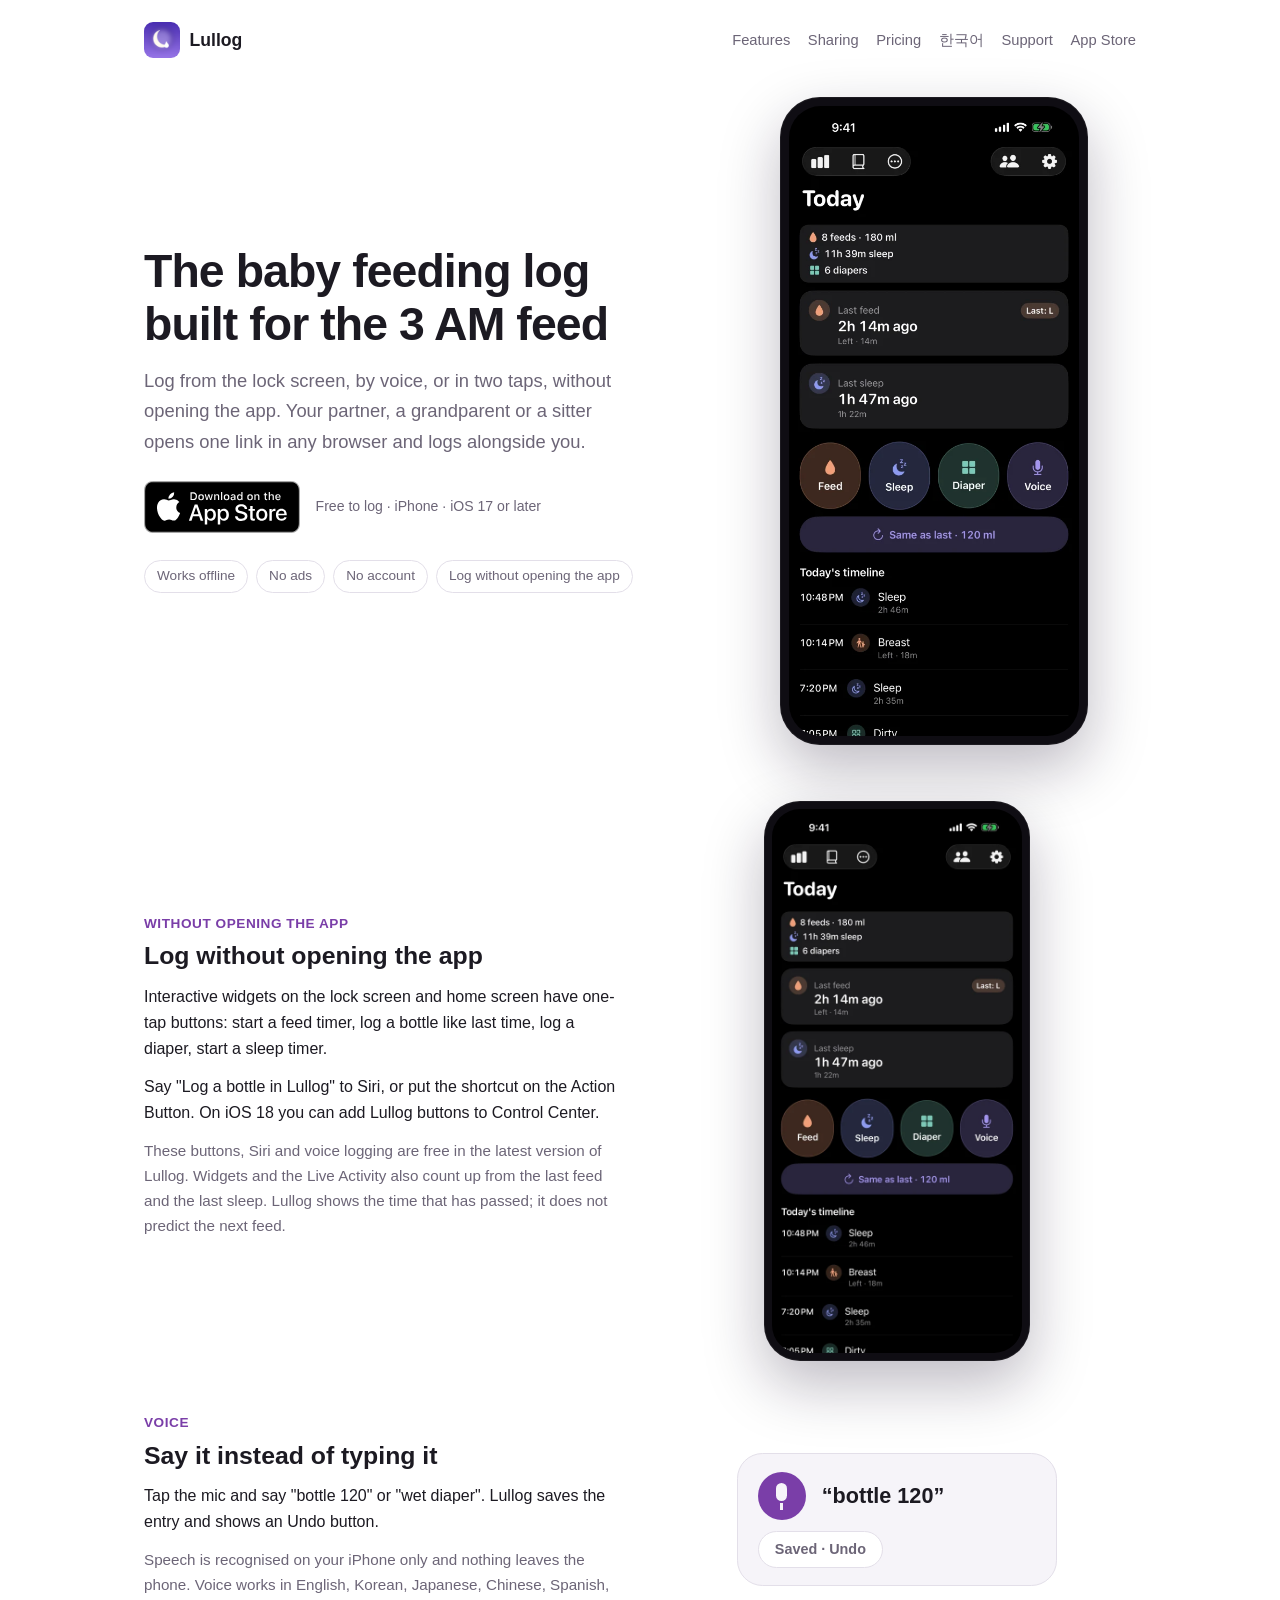
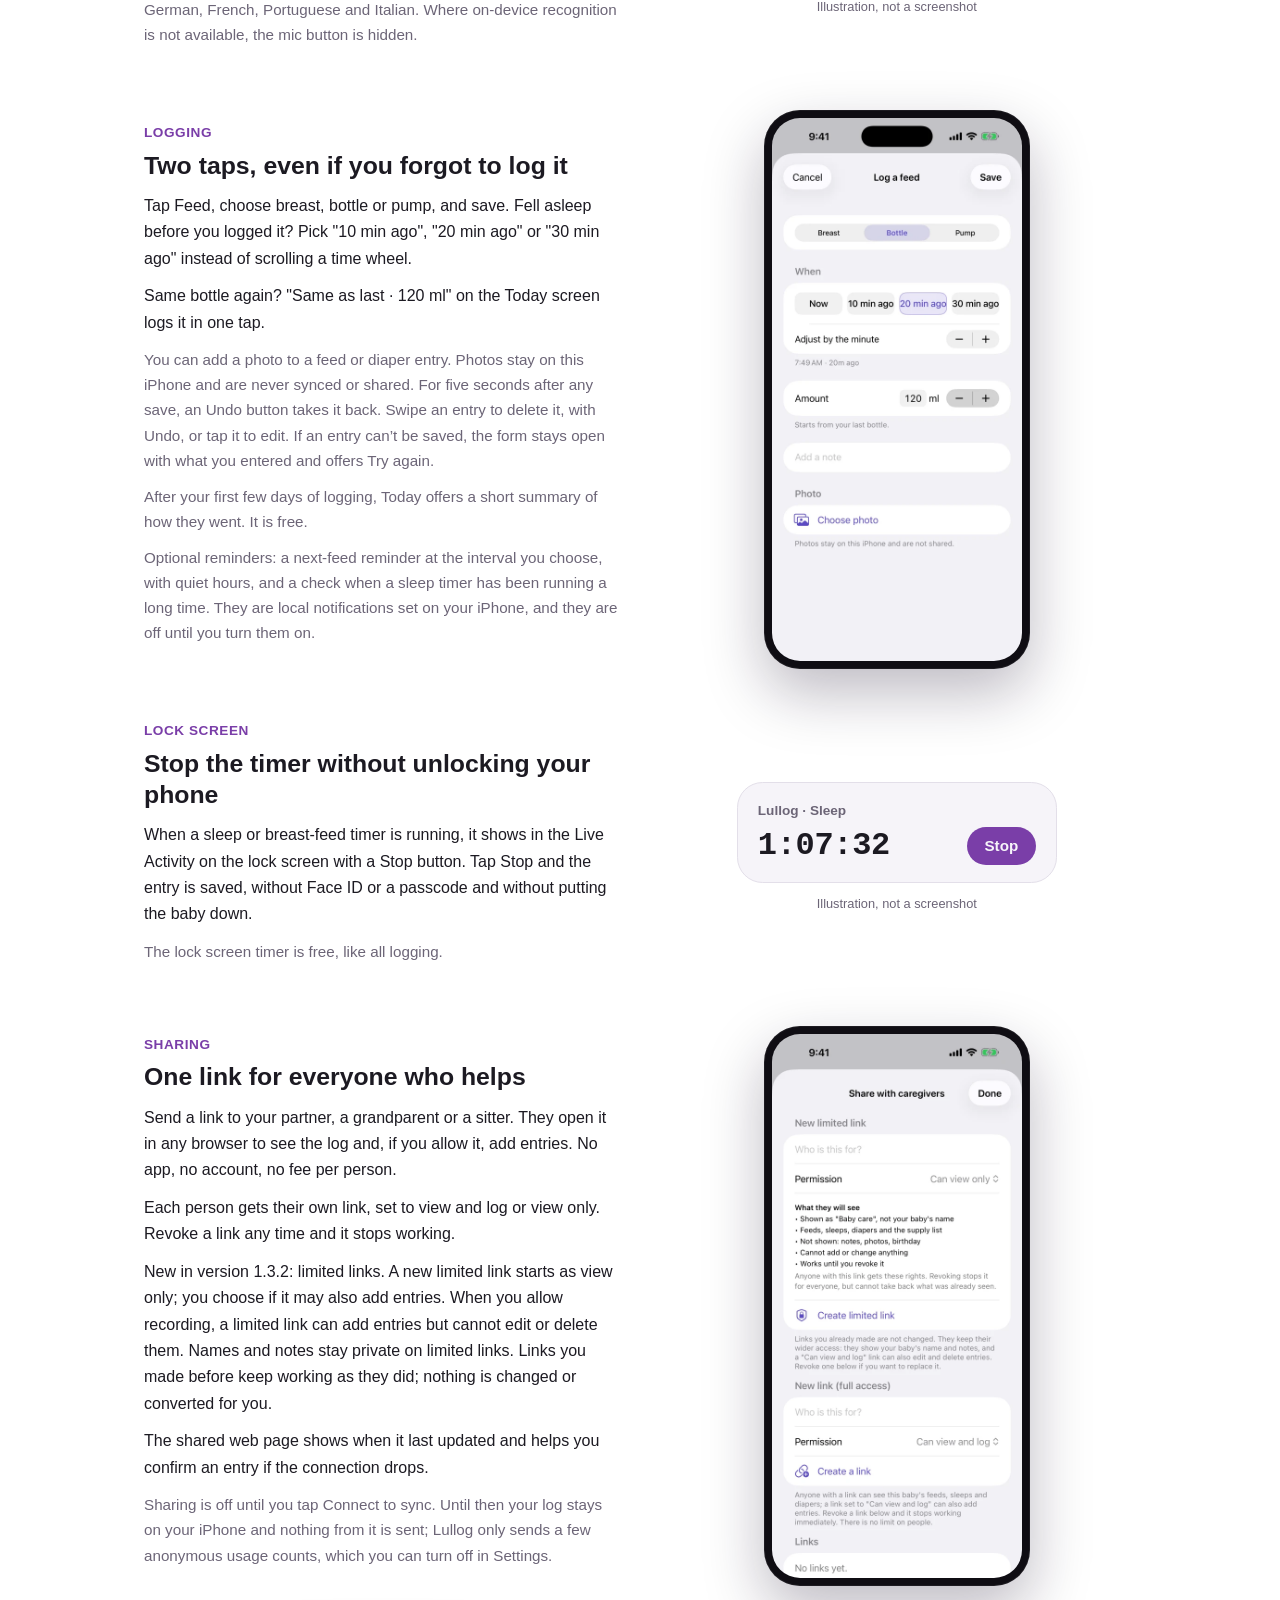
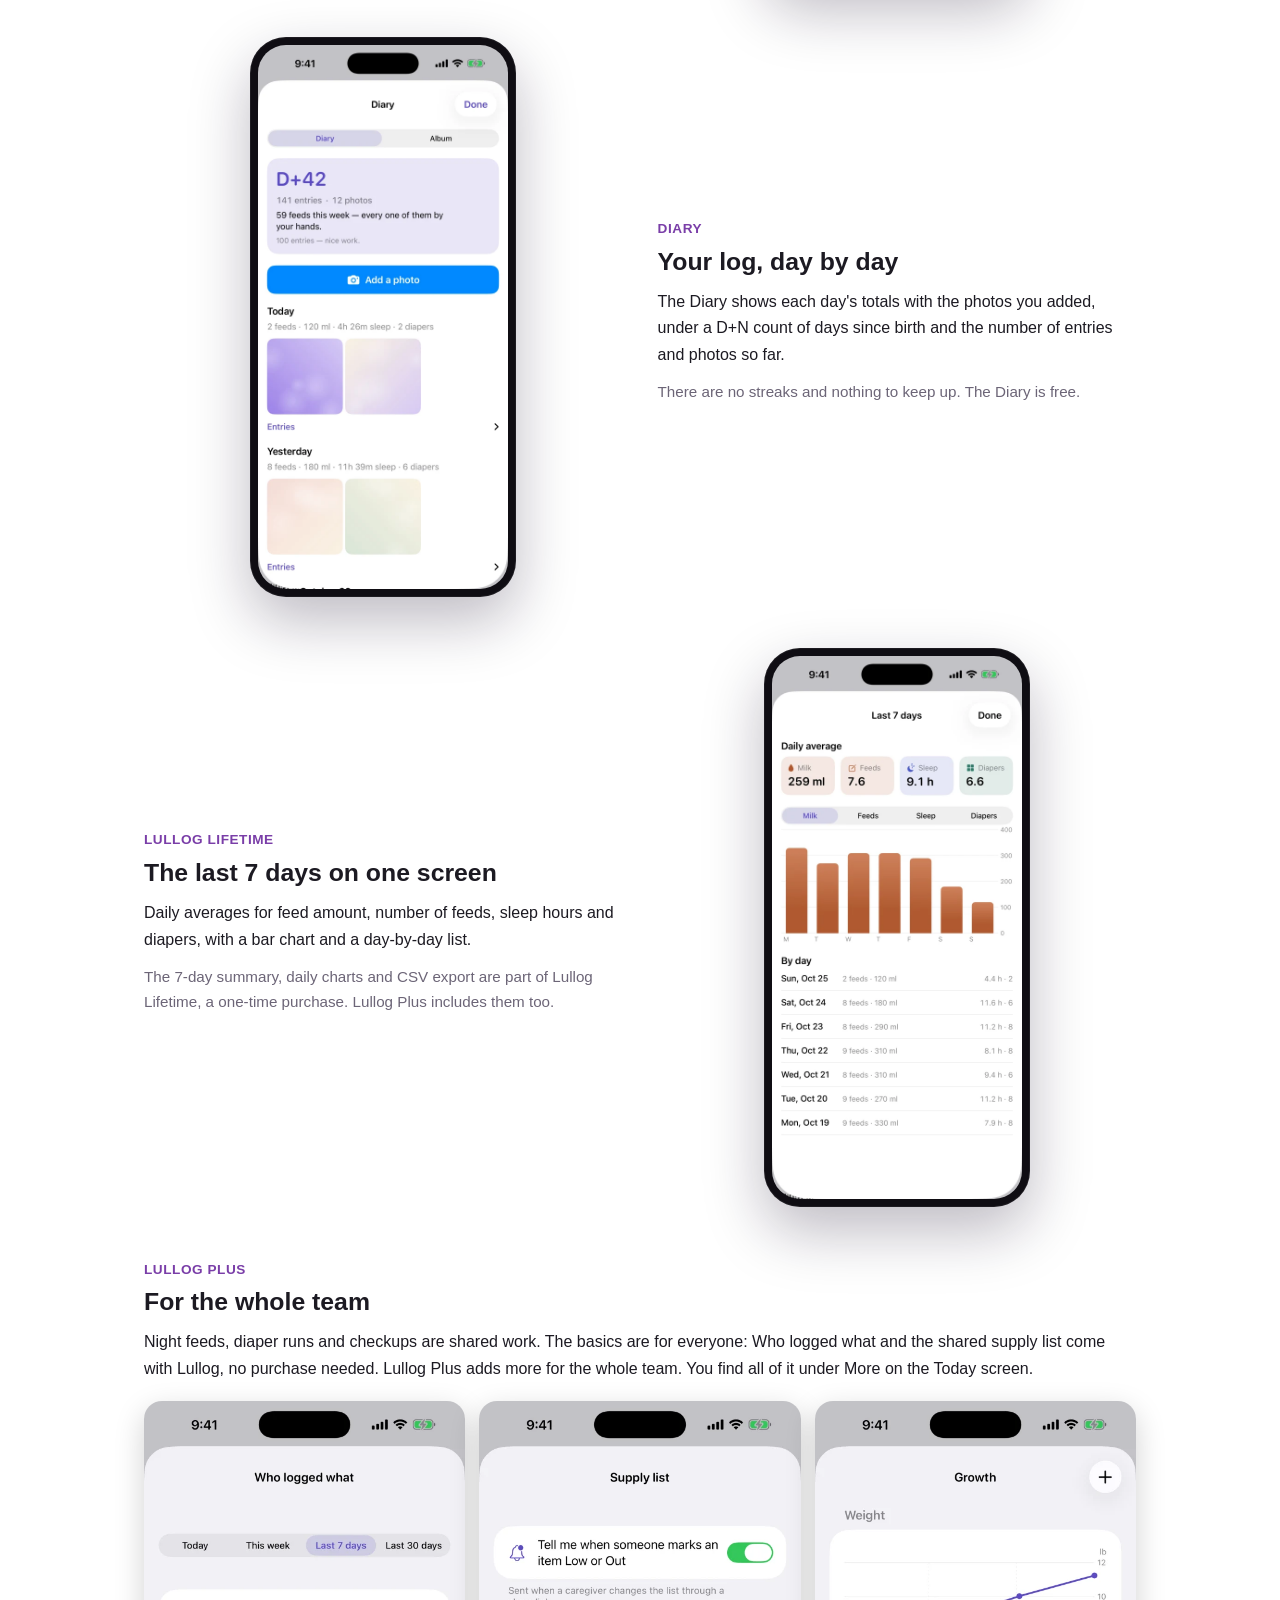
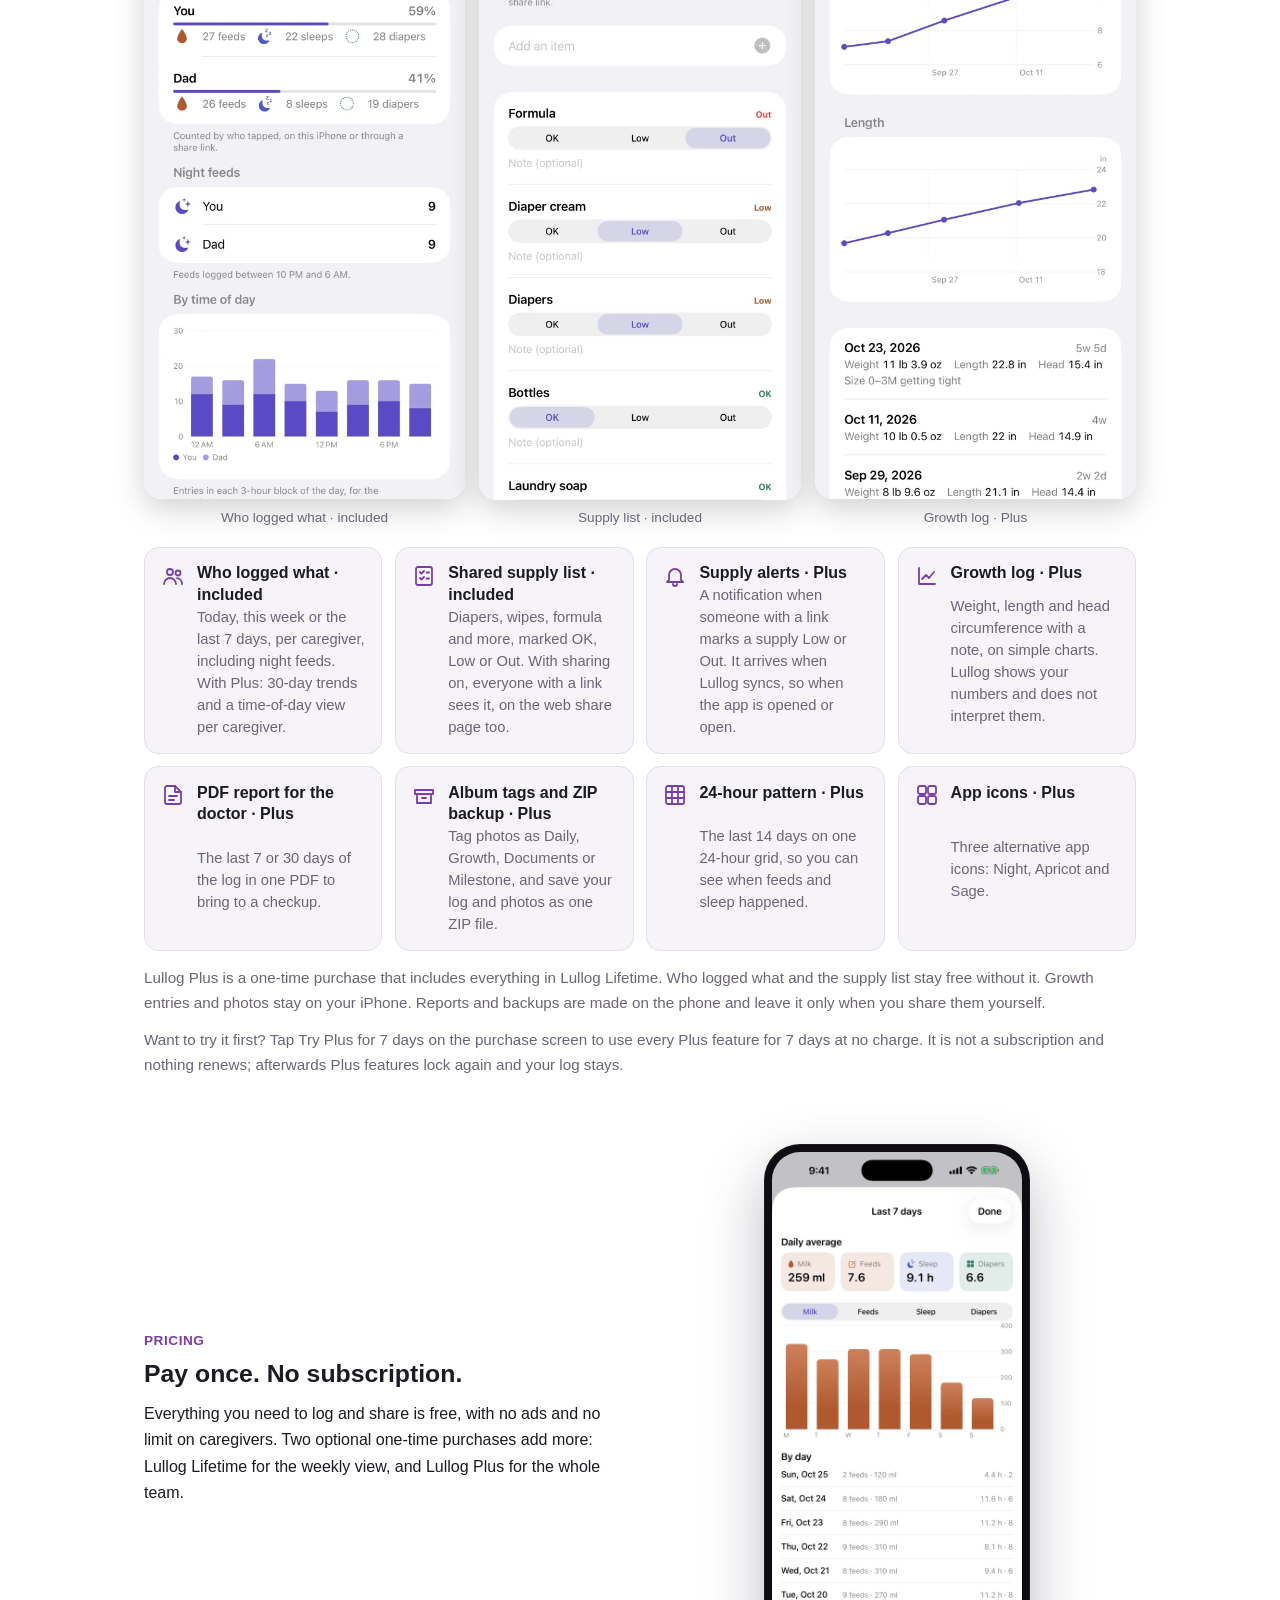
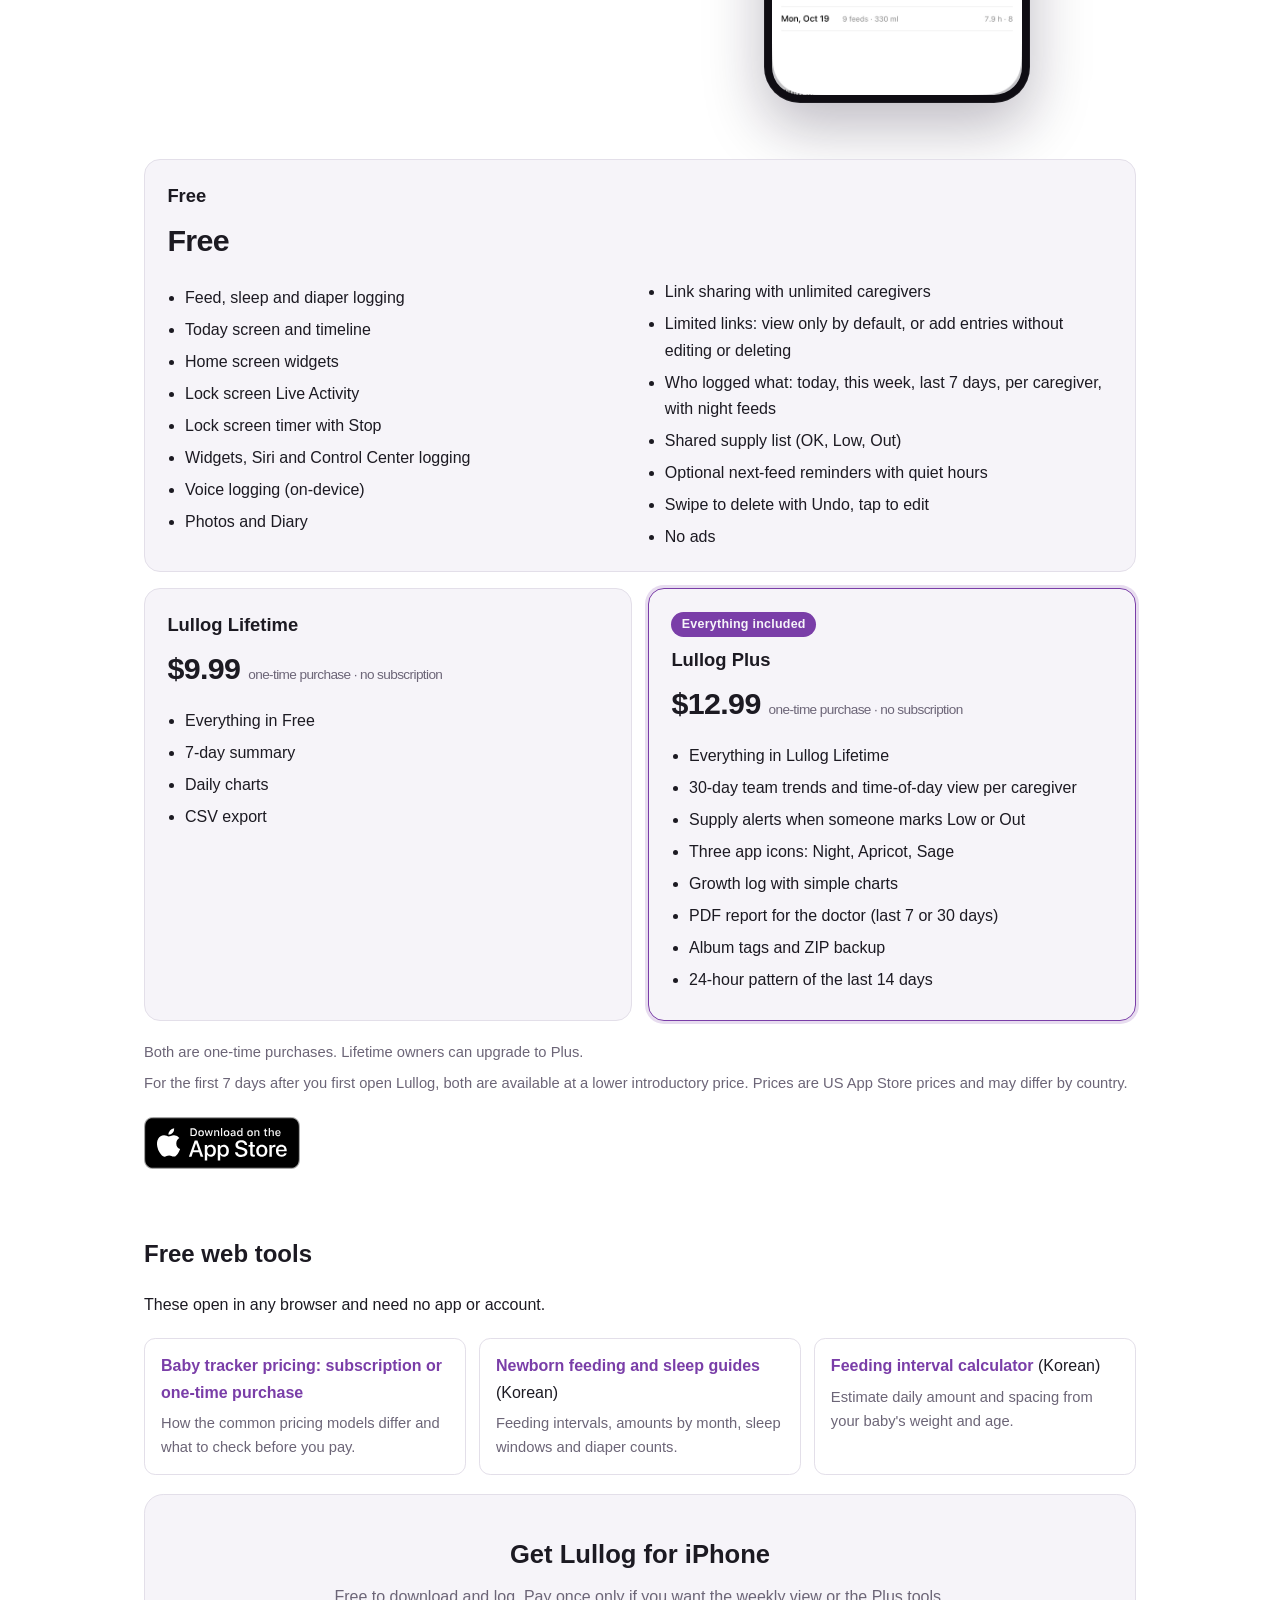
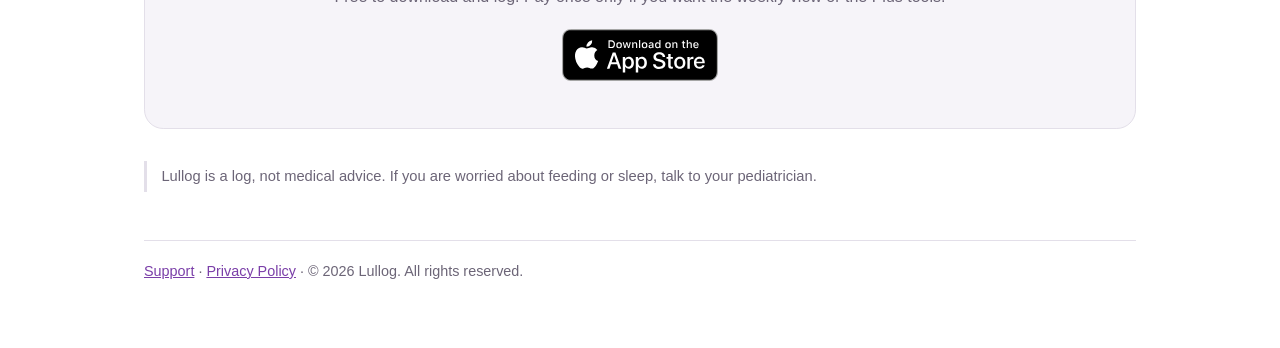
==== commit 947758f4: "Replace marketing screenshots with current release captures" ====
--- a/index.html
+++ b/index.html
@@ -57,7 +57,7 @@
     </ul>
   </div>
   <div class="phone">
-    <img src="assets/screens/en/home.webp" srcset="assets/screens/en/home.webp 540w, assets/screens/en/home@2x.webp 1080w" sizes="(max-width: 720px) 74vw, 272px" width="540" height="1173" fetchpriority="high" alt="Lullog's Today screen at night: today's totals of 6 feeds, 230 ml, 8 h 34 min of sleep and 5 diapers, last feed 2 h 14 min ago with a Last: L badge, the last sleep, big Feed, Sleep, Diaper and Voice buttons, a Same as last 120 ml button and today's timeline">
+    <img src="assets/release-1.3.2/en/home.webp" srcset="assets/release-1.3.2/en/home.webp 540w, assets/release-1.3.2/en/home@2x.webp 1080w" sizes="(max-width: 720px) 74vw, 272px" width="540" height="1174" fetchpriority="high" alt="Lullog's Today screen in dark mode: today's totals of 8 feeds, 180 ml, 11 h 39 min of sleep and 6 diapers, last feed 2 h 14 min ago on the left side with a Last: L badge, last sleep 1 h 47 min ago, big Feed, Sleep, Diaper and Voice buttons, a Same as last 120 ml button and today's timeline">
   </div>
 </section>
 
@@ -71,7 +71,7 @@
       <p class="dim">These buttons, Siri and voice logging are free in the latest version of Lullog. Widgets and the Live Activity also count up from the last feed and the last sleep. Lullog shows the time that has passed; it does not predict the next feed.</p>
     </div>
     <div class="phone small">
-      <img src="assets/screens/en/home.webp" srcset="assets/screens/en/home.webp 540w, assets/screens/en/home@2x.webp 1080w" sizes="(max-width: 720px) 74vw, 272px" width="540" height="1173" loading="lazy" decoding="async" alt="The Today screen with Feed, Sleep, Diaper and Voice buttons, a Same as last 120 ml button, the totals strip and a last feed card with a Last: L badge">
+      <img src="assets/release-1.3.2/en/home.webp" srcset="assets/release-1.3.2/en/home.webp 540w, assets/release-1.3.2/en/home@2x.webp 1080w" sizes="(max-width: 720px) 74vw, 272px" width="540" height="1174" loading="lazy" decoding="async" alt="The Today screen with Feed, Sleep, Diaper and Voice buttons, a Same as last 120 ml button, the totals card and a last feed card with a Last: L badge">
     </div>
   </section>
 
@@ -103,7 +103,7 @@
       <p class="dim">Optional reminders: a next-feed reminder at the interval you choose, with quiet hours, and a check when a sleep timer has been running a long time. They are local notifications set on your iPhone, and they are off until you turn them on.</p>
     </div>
     <div class="phone">
-      <img src="assets/screens/en/log.webp" srcset="assets/screens/en/log.webp 540w, assets/screens/en/log@2x.webp 1080w" sizes="(max-width: 720px) 74vw, 272px" width="540" height="1173" loading="lazy" decoding="async" alt="The feed sheet with Breast, Bottle and Pump options, a quick time picker set to 20 minutes ago, 120 ml entered, a note field and a Photo field">
+      <img src="assets/release-1.3.2/en/log.webp" srcset="assets/release-1.3.2/en/log.webp 540w, assets/release-1.3.2/en/log@2x.webp 1080w" sizes="(max-width: 720px) 74vw, 272px" width="540" height="1174" loading="lazy" decoding="async" alt="The Log a feed sheet with Breast, Bottle and Pump options, Bottle selected, quick times Now, 10, 20 and 30 min ago with 20 min ago selected, an adjust-by-the-minute stepper, 120 ml that starts from your last bottle, a note field and a Choose photo button noting that photos stay on this iPhone">
     </div>
   </section>
 
@@ -132,11 +132,10 @@
       <p>Each person gets their own link, set to view and log or view only. Revoke a link any time and it stops working.</p>
       <p>New in version 1.3.2: limited links. A new limited link starts as view only; you choose if it may also add entries. When you allow recording, a limited link can add entries but cannot edit or delete them. Names and notes stay private on limited links. Links you made before keep working as they did; nothing is changed or converted for you.</p>
       <p>The shared web page shows when it last updated and helps you confirm an entry if the connection drops.</p>
-      <p class="dim">The screenshot shows the link list from an earlier version, with the earlier link types; it does not show the limited-link option.</p>
       <p class="dim">Sharing is off until you tap Connect to sync. Until then your log stays on your iPhone and nothing from it is sent; Lullog only sends a few anonymous usage counts, which you can turn off in Settings.</p>
     </div>
     <div class="phone">
-      <img src="assets/screens/en/share.webp" srcset="assets/screens/en/share.webp 540w, assets/screens/en/share@2x.webp 1080w" sizes="(max-width: 720px) 74vw, 272px" width="540" height="1173" loading="lazy" decoding="async" alt="Earlier version of the Share with caregivers screen: a link for Dad that can view and log, a link for Grandma that can only view, and copy, send and revoke buttons">
+      <img src="assets/release-1.3.2/en/share.webp" srcset="assets/release-1.3.2/en/share.webp 540w, assets/release-1.3.2/en/share@2x.webp 1080w" sizes="(max-width: 720px) 74vw, 272px" width="540" height="1174" loading="lazy" decoding="async" alt="The Share with caregivers screen: a New limited link section set to Can view only, listing what they will see (shown as Baby care, not your baby's name; feeds, sleeps, diapers and the supply list; notes, photos and birthday not shown; cannot add or change anything; works until you revoke it) and a Create limited link button, a note that links you already made are not changed, a New link (full access) section set to Can view and log, and an empty link list">
     </div>
   </section>
 
@@ -148,7 +147,7 @@
       <p class="dim">There are no streaks and nothing to keep up. The Diary is free.</p>
     </div>
     <div class="phone">
-      <img src="assets/screens/en/diary.webp" srcset="assets/screens/en/diary.webp 540w, assets/screens/en/diary@2x.webp 1080w" sizes="(max-width: 720px) 74vw, 272px" width="540" height="1173" loading="lazy" decoding="async" alt="The Diary with a D+42 header, 150 entries and 8 photos, and days listed with their totals and a grid of photos">
+      <img src="assets/release-1.3.2/en/diary.webp" srcset="assets/release-1.3.2/en/diary.webp 540w, assets/release-1.3.2/en/diary@2x.webp 1080w" sizes="(max-width: 720px) 74vw, 272px" width="540" height="1174" loading="lazy" decoding="async" alt="The Diary with a D+42 header, 141 entries and 12 photos, 59 feeds this week, an Add a photo button, and Today and Yesterday listed with their totals and photo thumbnails">
     </div>
   </section>
 
@@ -160,7 +159,7 @@
       <p class="dim">The 7-day summary, daily charts and CSV export are part of Lullog Lifetime, a one-time purchase. Lullog Plus includes them too.</p>
     </div>
     <div class="phone">
-      <img src="assets/screens/en/week.webp" srcset="assets/screens/en/week.webp 540w, assets/screens/en/week@2x.webp 1080w" sizes="(max-width: 720px) 74vw, 272px" width="540" height="1173" loading="lazy" decoding="async" alt="The Last 7 days summary with daily averages of 316 ml, 8.9 feeds, 7.7 hours of sleep and 7.4 diapers, a bar chart and a list of days">
+      <img src="assets/release-1.3.2/en/week.webp" srcset="assets/release-1.3.2/en/week.webp 540w, assets/release-1.3.2/en/week@2x.webp 1080w" sizes="(max-width: 720px) 74vw, 272px" width="540" height="1174" loading="lazy" decoding="async" alt="The Last 7 days summary with daily averages of 259 ml, 7.6 feeds, 9.1 hours of sleep and 6.6 diapers, a milk bar chart from Monday to Sunday and a by-day list from Mon, Oct 19 to Sun, Oct 25">
     </div>
   </section>
   <section class="feature wide" id="plus">
@@ -169,9 +168,9 @@
       <h2>For the whole team</h2>
       <p>Night feeds, diaper runs and checkups are shared work. The basics are for everyone: Who logged what and the shared supply list come with Lullog, no purchase needed. Lullog Plus adds more for the whole team. You find all of it under More on the Today screen.</p>
             <div class="plus-shots" aria-label="Who logged what, the supply list and the growth log">
-        <figure><img src="assets/screens/en/team.webp" srcset="assets/screens/en/team.webp 540w, assets/screens/en/team@2x.webp 1080w" sizes="(max-width: 720px) 44vw, 220px" width="540" height="1173" loading="lazy" decoding="async" alt="Who logged what: You 59% with 28 feeds, 19 sleeps and 30 diapers, Dad 41% with 27 feeds, 10 sleeps and 16 diapers, and 8 night feeds each"><figcaption>Who logged what · included</figcaption></figure>
-        <figure><img src="assets/screens/en/supplies.webp" srcset="assets/screens/en/supplies.webp 540w, assets/screens/en/supplies@2x.webp 1080w" sizes="(max-width: 720px) 44vw, 220px" width="540" height="1173" loading="lazy" decoding="async" alt="The shared supply list: Formula marked Out, Diapers and Diaper cream marked Low, Wipes, Laundry soap and Bottles OK"><figcaption>Supply list · included</figcaption></figure>
-        <figure><img src="assets/screens/en/growth.webp" srcset="assets/screens/en/growth.webp 540w, assets/screens/en/growth@2x.webp 1080w" sizes="(max-width: 720px) 44vw, 220px" width="540" height="1173" loading="lazy" decoding="async" alt="The growth log: weight and length charts rising over five check-ups, with the list of measurements below"><figcaption>Growth log · Plus</figcaption></figure>
+        <figure><img src="assets/release-1.3.2/en/team.webp" srcset="assets/release-1.3.2/en/team.webp 540w, assets/release-1.3.2/en/team@2x.webp 1080w" sizes="(max-width: 720px) 44vw, 220px" width="540" height="1174" loading="lazy" decoding="async" alt="Who logged what for the last 7 days: You 59% with 27 feeds, 22 sleeps and 28 diapers, Dad 41% with 26 feeds, 8 sleeps and 19 diapers, 9 night feeds each, and a by-time-of-day bar chart"><figcaption>Who logged what · included</figcaption></figure>
+        <figure><img src="assets/release-1.3.2/en/supplies.webp" srcset="assets/release-1.3.2/en/supplies.webp 540w, assets/release-1.3.2/en/supplies@2x.webp 1080w" sizes="(max-width: 720px) 44vw, 220px" width="540" height="1174" loading="lazy" decoding="async" alt="The shared supply list with an alert switch turned on for items marked Low or Out: Formula marked Out, Diaper cream and Diapers marked Low, Bottles and Laundry soap OK"><figcaption>Supply list · included</figcaption></figure>
+        <figure><img src="assets/release-1.3.2/en/growth.webp" srcset="assets/release-1.3.2/en/growth.webp 540w, assets/release-1.3.2/en/growth@2x.webp 1080w" sizes="(max-width: 720px) 44vw, 220px" width="540" height="1174" loading="lazy" decoding="async" alt="The growth log: weight and length charts rising over five check-ups, with measurements below, the latest on Oct 23, 2026: 11 lb 3.9 oz, 22.8 in long, head 15.4 in"><figcaption>Growth log · Plus</figcaption></figure>
       </div>
       <ul class="plus-list">
         <li><svg viewBox="0 0 24 24" aria-hidden="true"><circle cx="9" cy="8" r="3"/><path d="M3 20c0-3.3 2.7-6 6-6s6 2.7 6 6"/><circle cx="17" cy="9" r="2.5"/><path d="M16 14.2c2.9.4 5 2.9 5 5.8"/></svg><strong>Who logged what &middot; included</strong><span>Today, this week or the last 7 days, per caregiver, including night feeds. With Plus: 30-day trends and a time-of-day view per caregiver.</span></li>
@@ -198,7 +197,7 @@
         <p>Everything you need to log and share is free, with no ads and no limit on caregivers. Two optional one-time purchases add more: Lullog Lifetime for the weekly view, and Lullog Plus for the whole team.</p>
       </div>
       <div class="phone small">
-        <img src="assets/screens/en/lifetime.webp" srcset="assets/screens/en/lifetime.webp 540w, assets/screens/en/lifetime@2x.webp 1080w" sizes="(max-width: 720px) 66vw, 224px" width="540" height="1173" loading="lazy" decoding="async" alt="The Lullog Lifetime screen: pay once, no ads, no subscription, with lists of free and Lifetime features and an unlock button">
+        <img src="assets/release-1.3.2/en/week.webp" srcset="assets/release-1.3.2/en/week.webp 540w, assets/release-1.3.2/en/week@2x.webp 1080w" sizes="(max-width: 720px) 66vw, 224px" width="540" height="1174" loading="lazy" decoding="async" alt="The Last 7 days summary, part of Lullog Lifetime and Lullog Plus: daily averages of 259 ml, 7.6 feeds, 9.1 hours of sleep and 6.6 diapers, with a bar chart and a by-day list">
       </div>
     </div>
   </div>
@@ -298,7 +297,7 @@
       "downloadUrl": "https://apps.apple.com/app/id6813064594?ct=home-schema",
       "sameAs": ["https://apps.apple.com/app/id6813064594"],
       "image": "https://richoh86.github.io/lullog-site/assets/og.png",
-      "screenshot": "https://richoh86.github.io/lullog-site/assets/screens/en/home@2x.webp",
+      "screenshot": "https://richoh86.github.io/lullog-site/assets/release-1.3.2/en/home@2x.webp",
       "inLanguage": ["en", "ko"],
       "description": "A newborn log for iPhone. Feeds, sleep and diapers in a few taps, a lock screen Live Activity and home screen widgets, and one private link caregivers open in any browser. Works offline until you turn sharing on.",
       "featureList": [
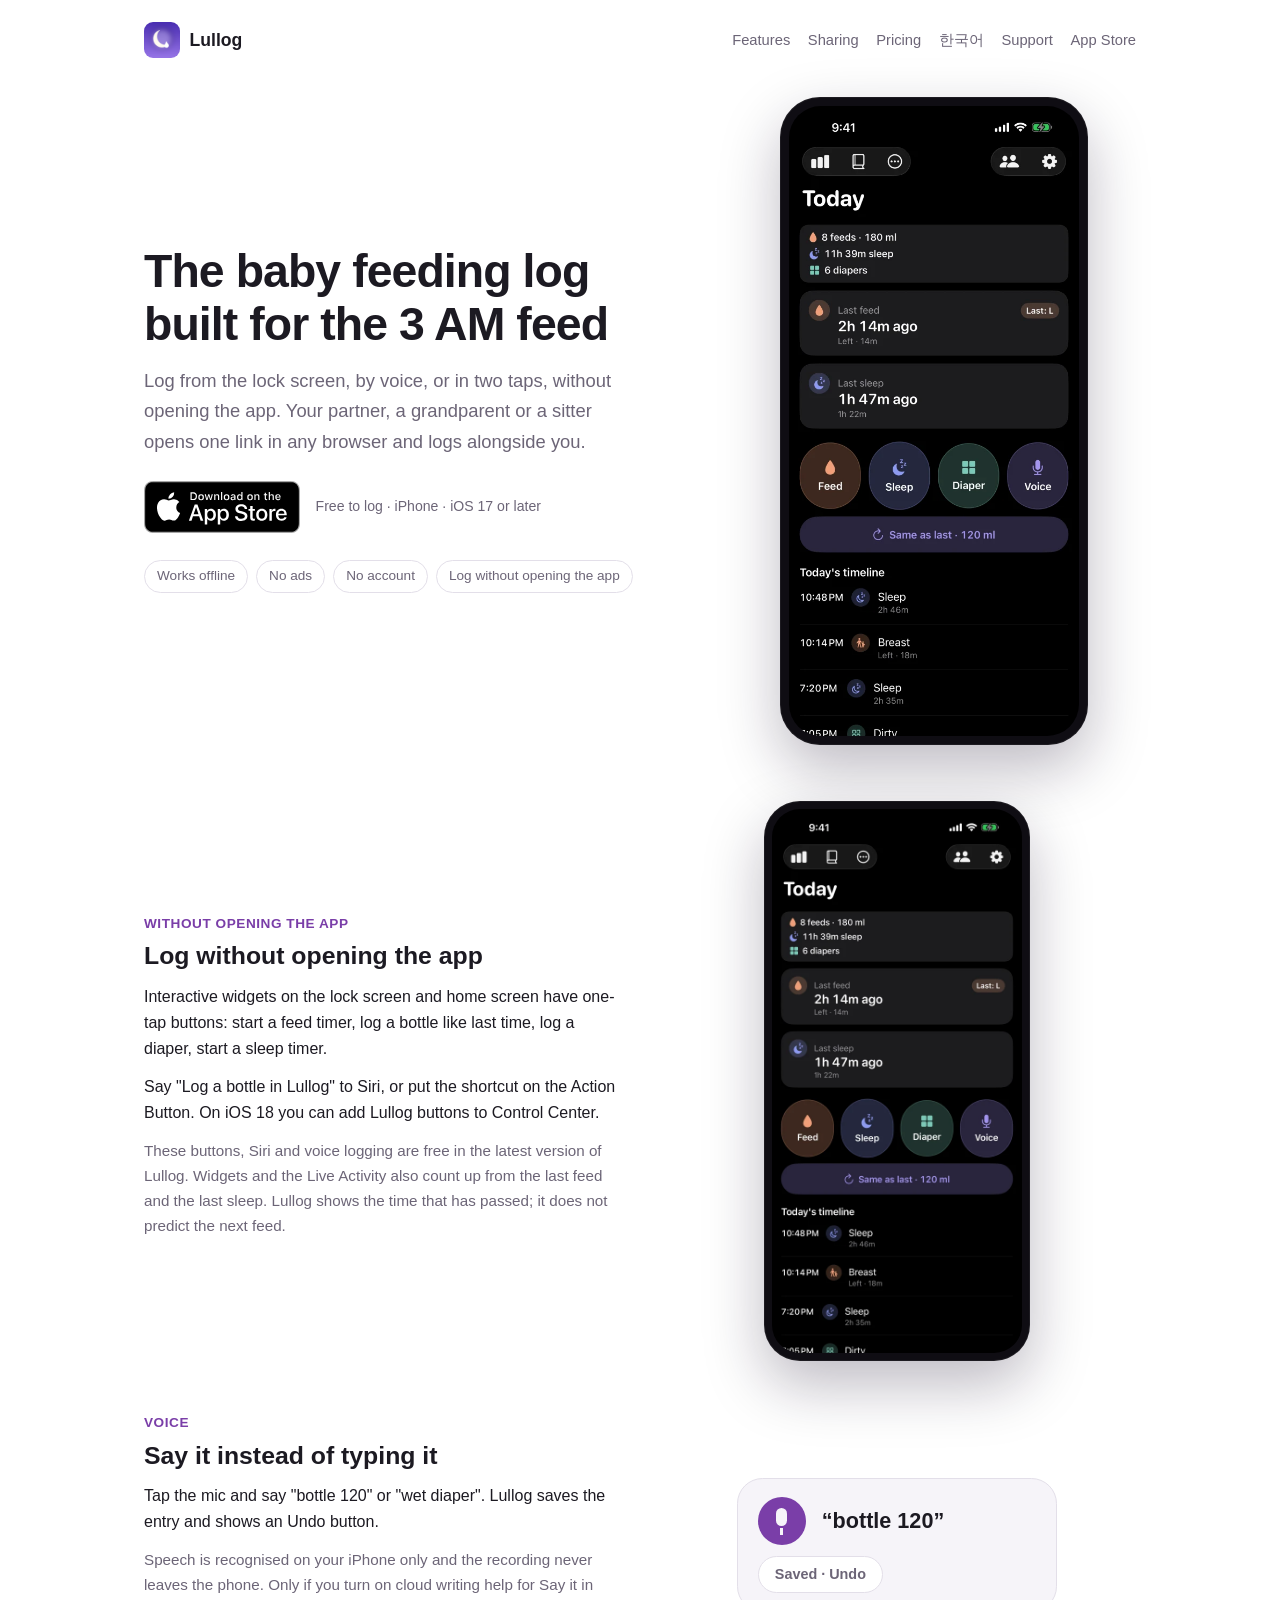
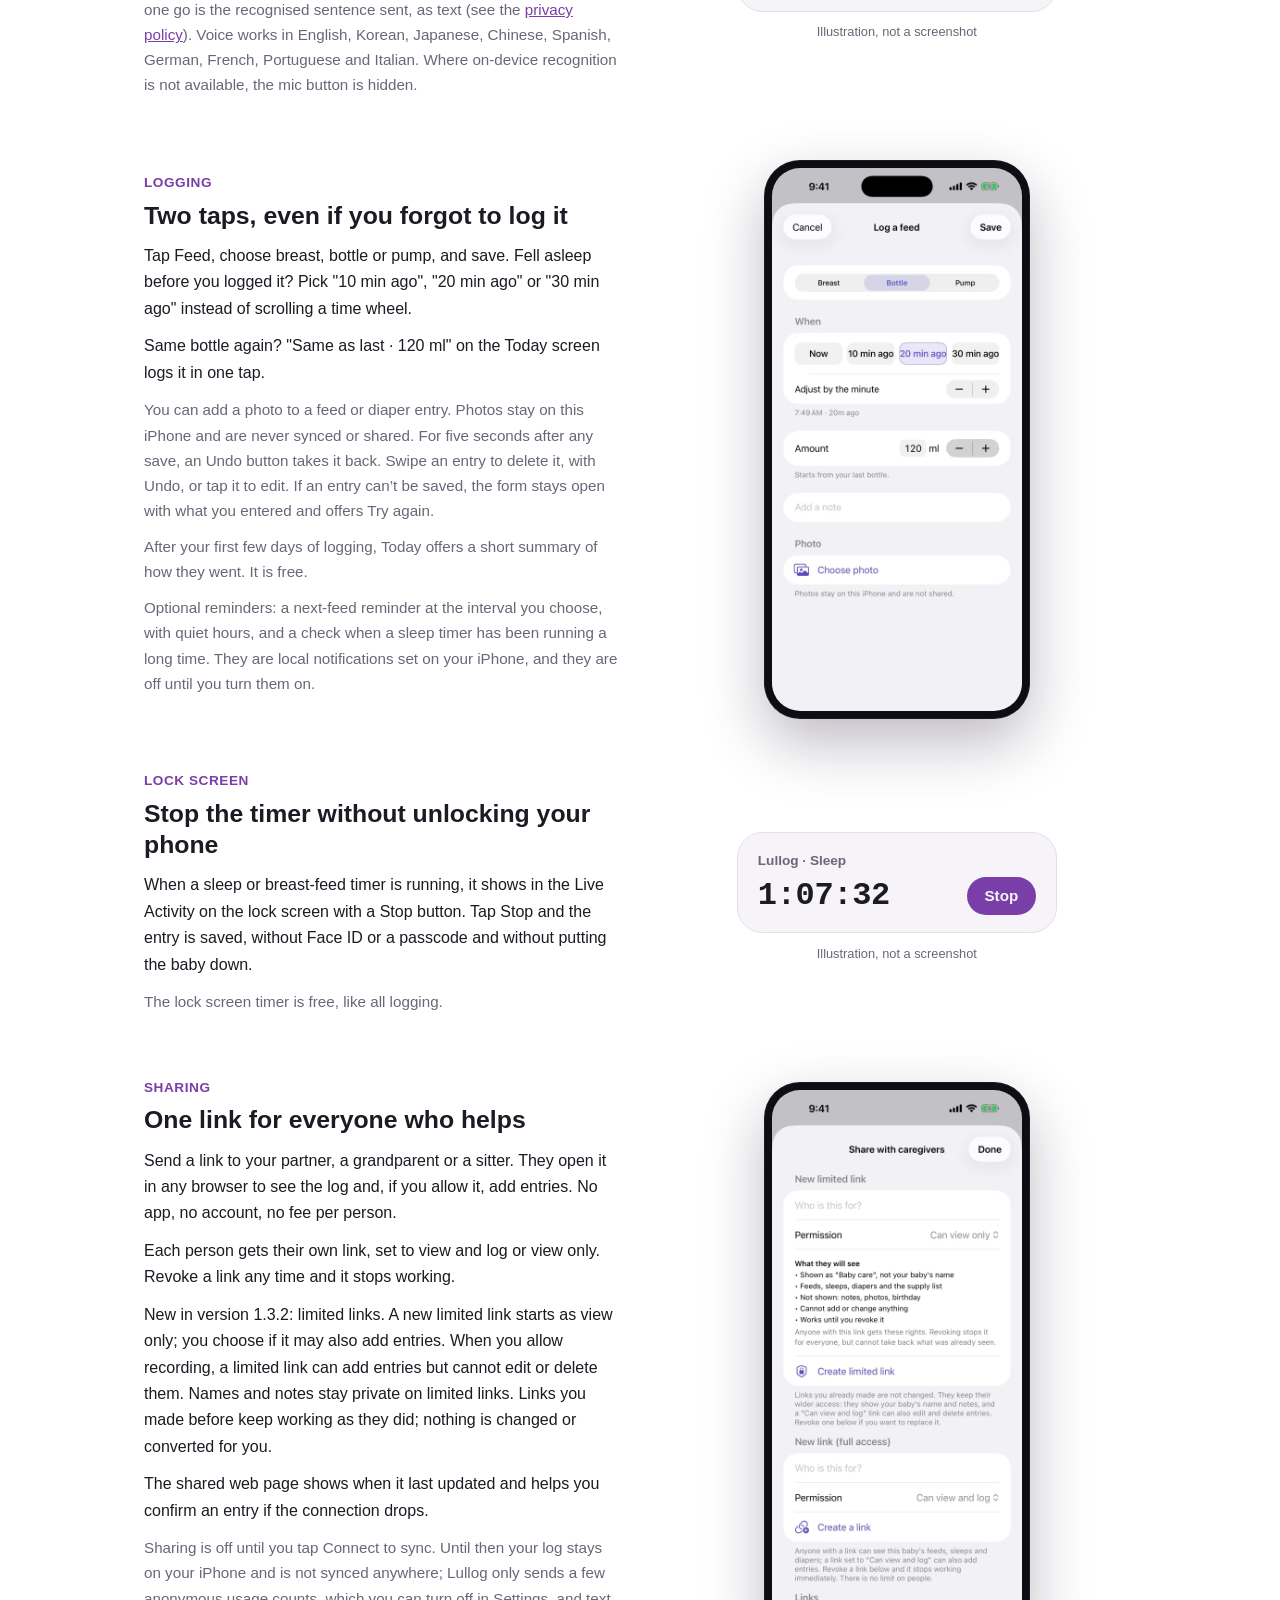
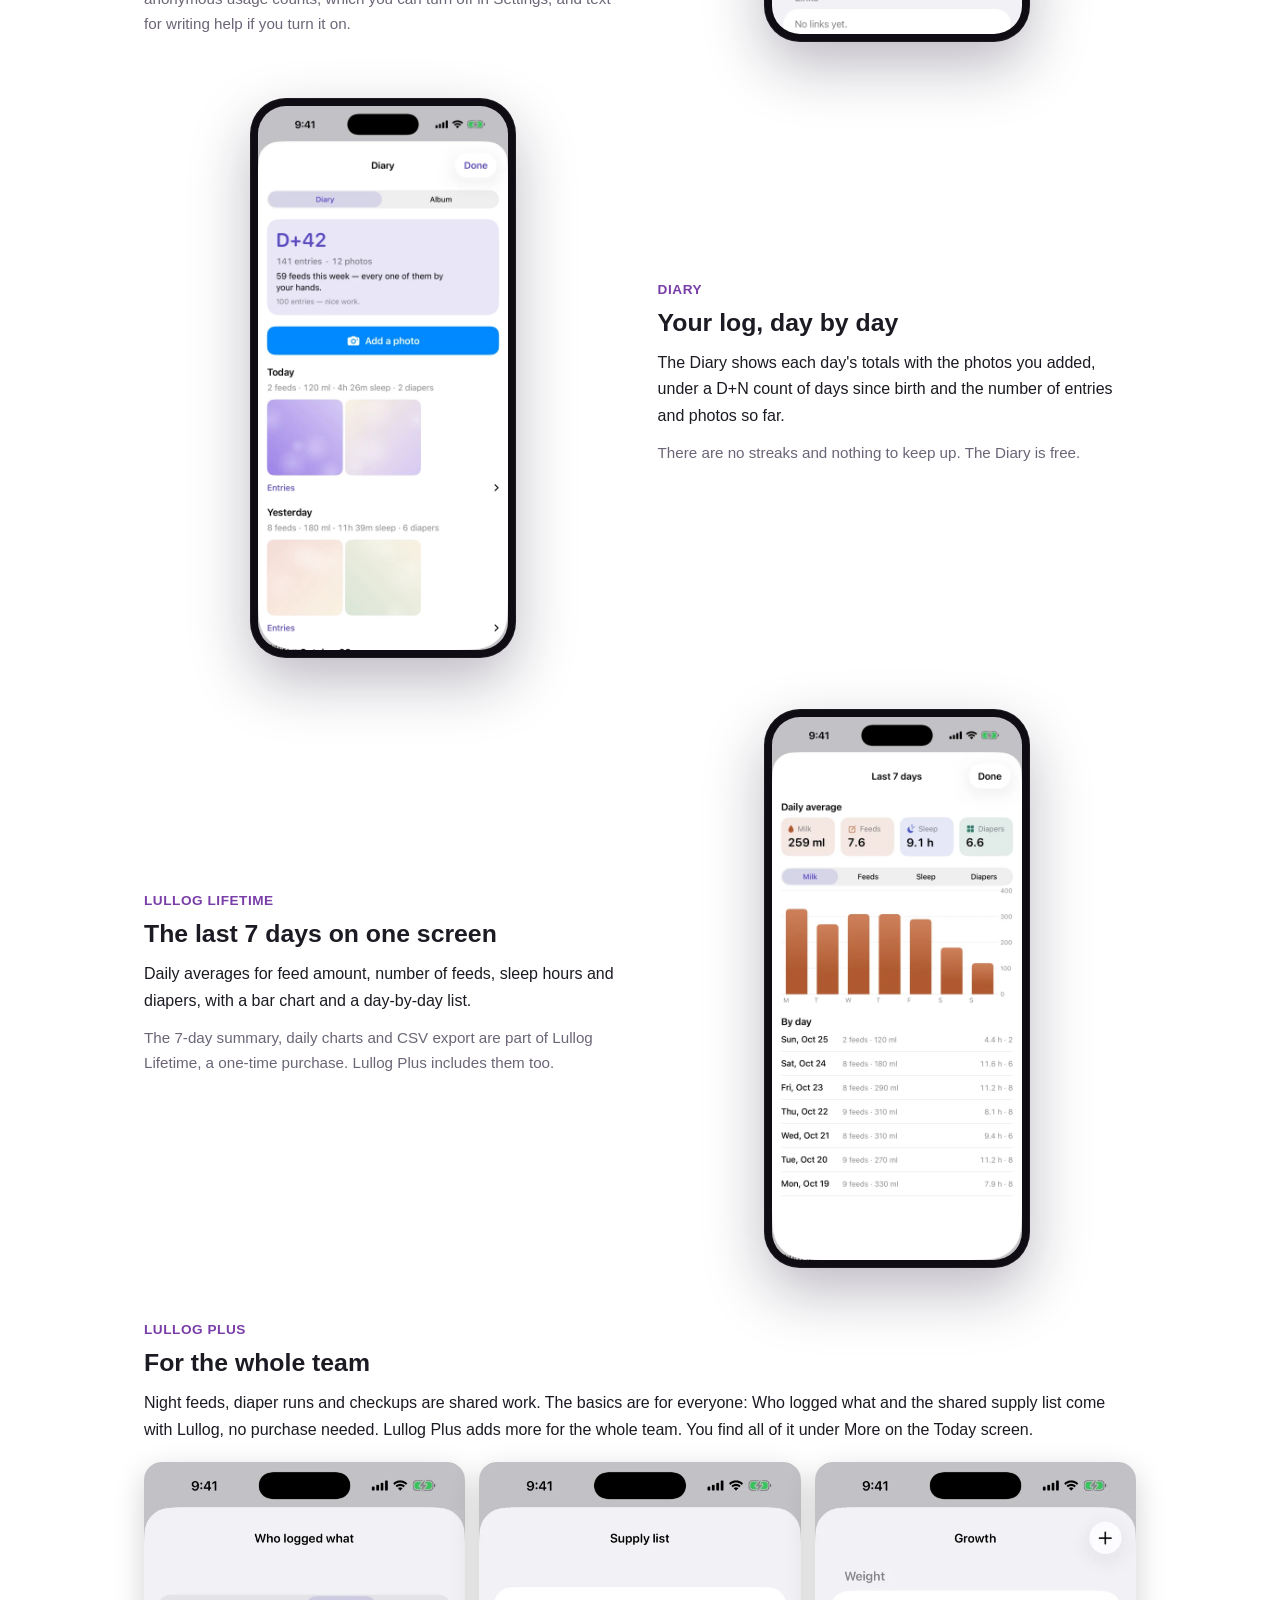
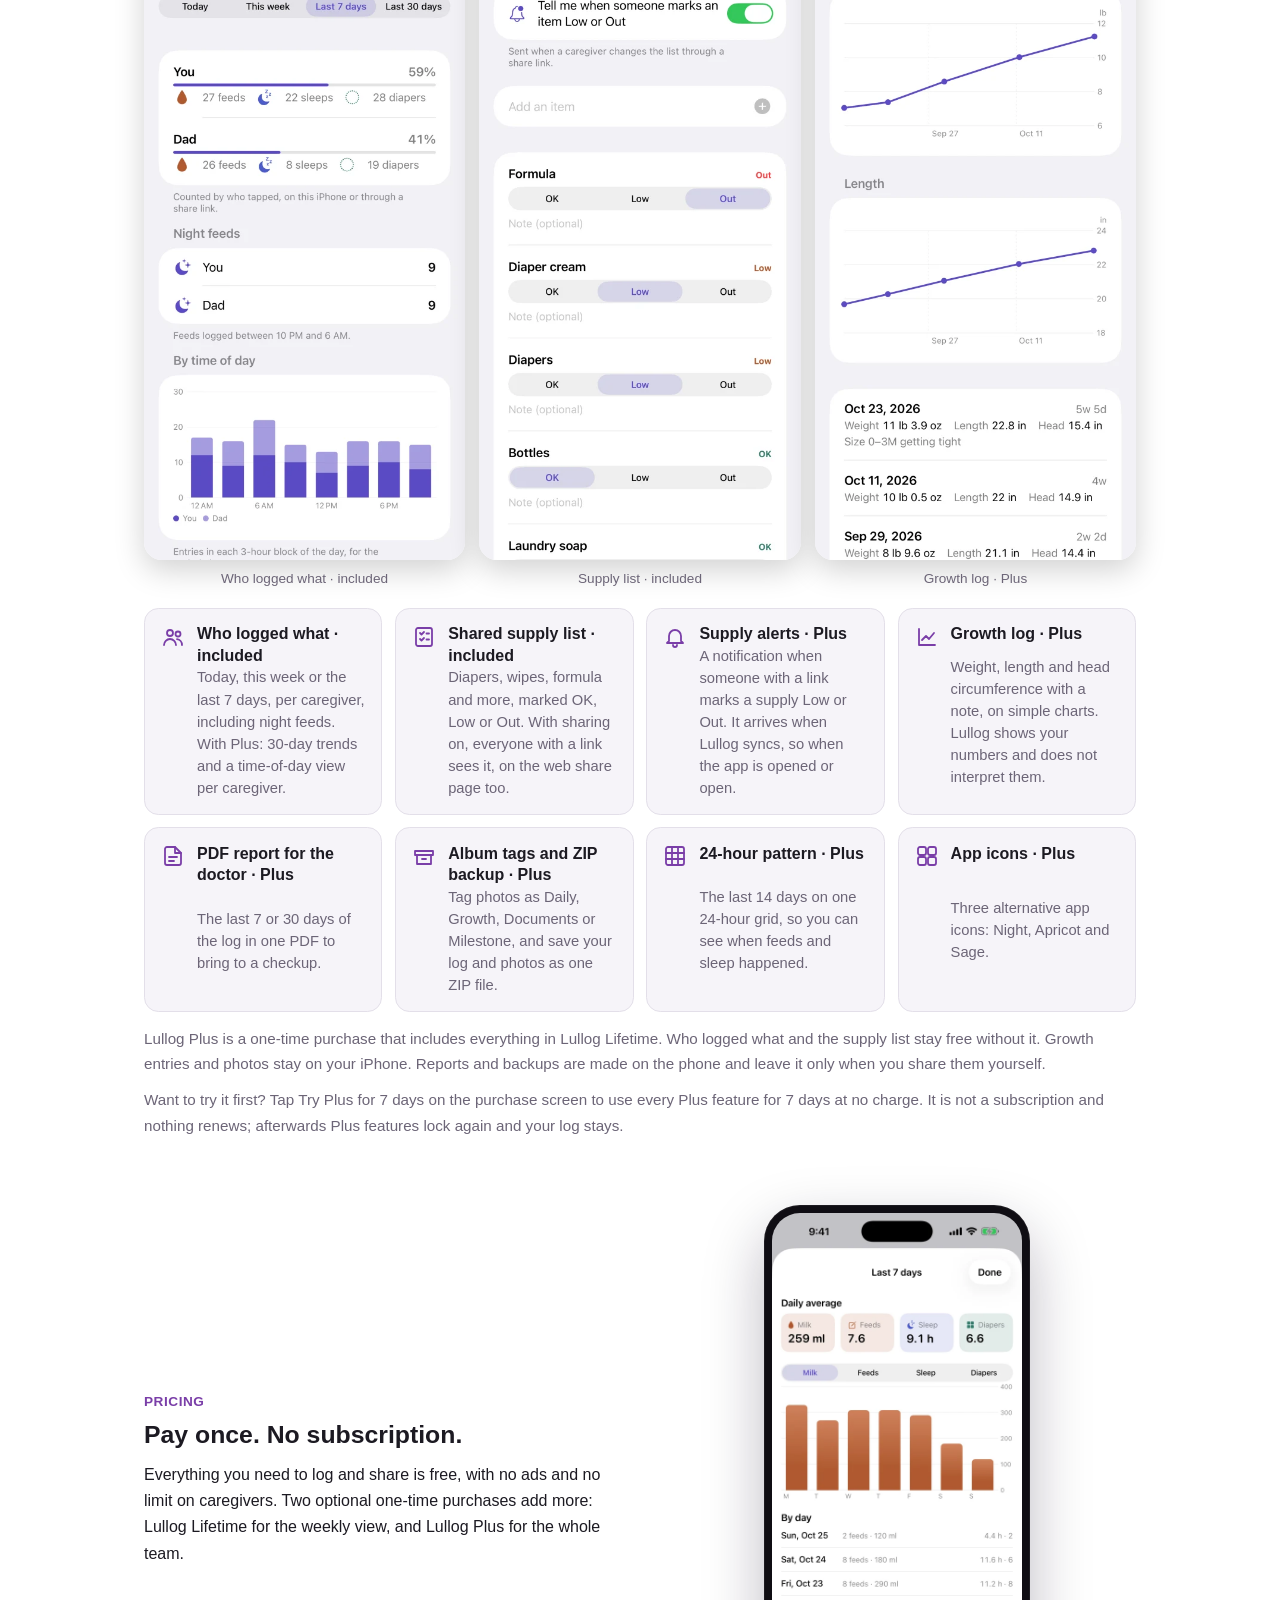
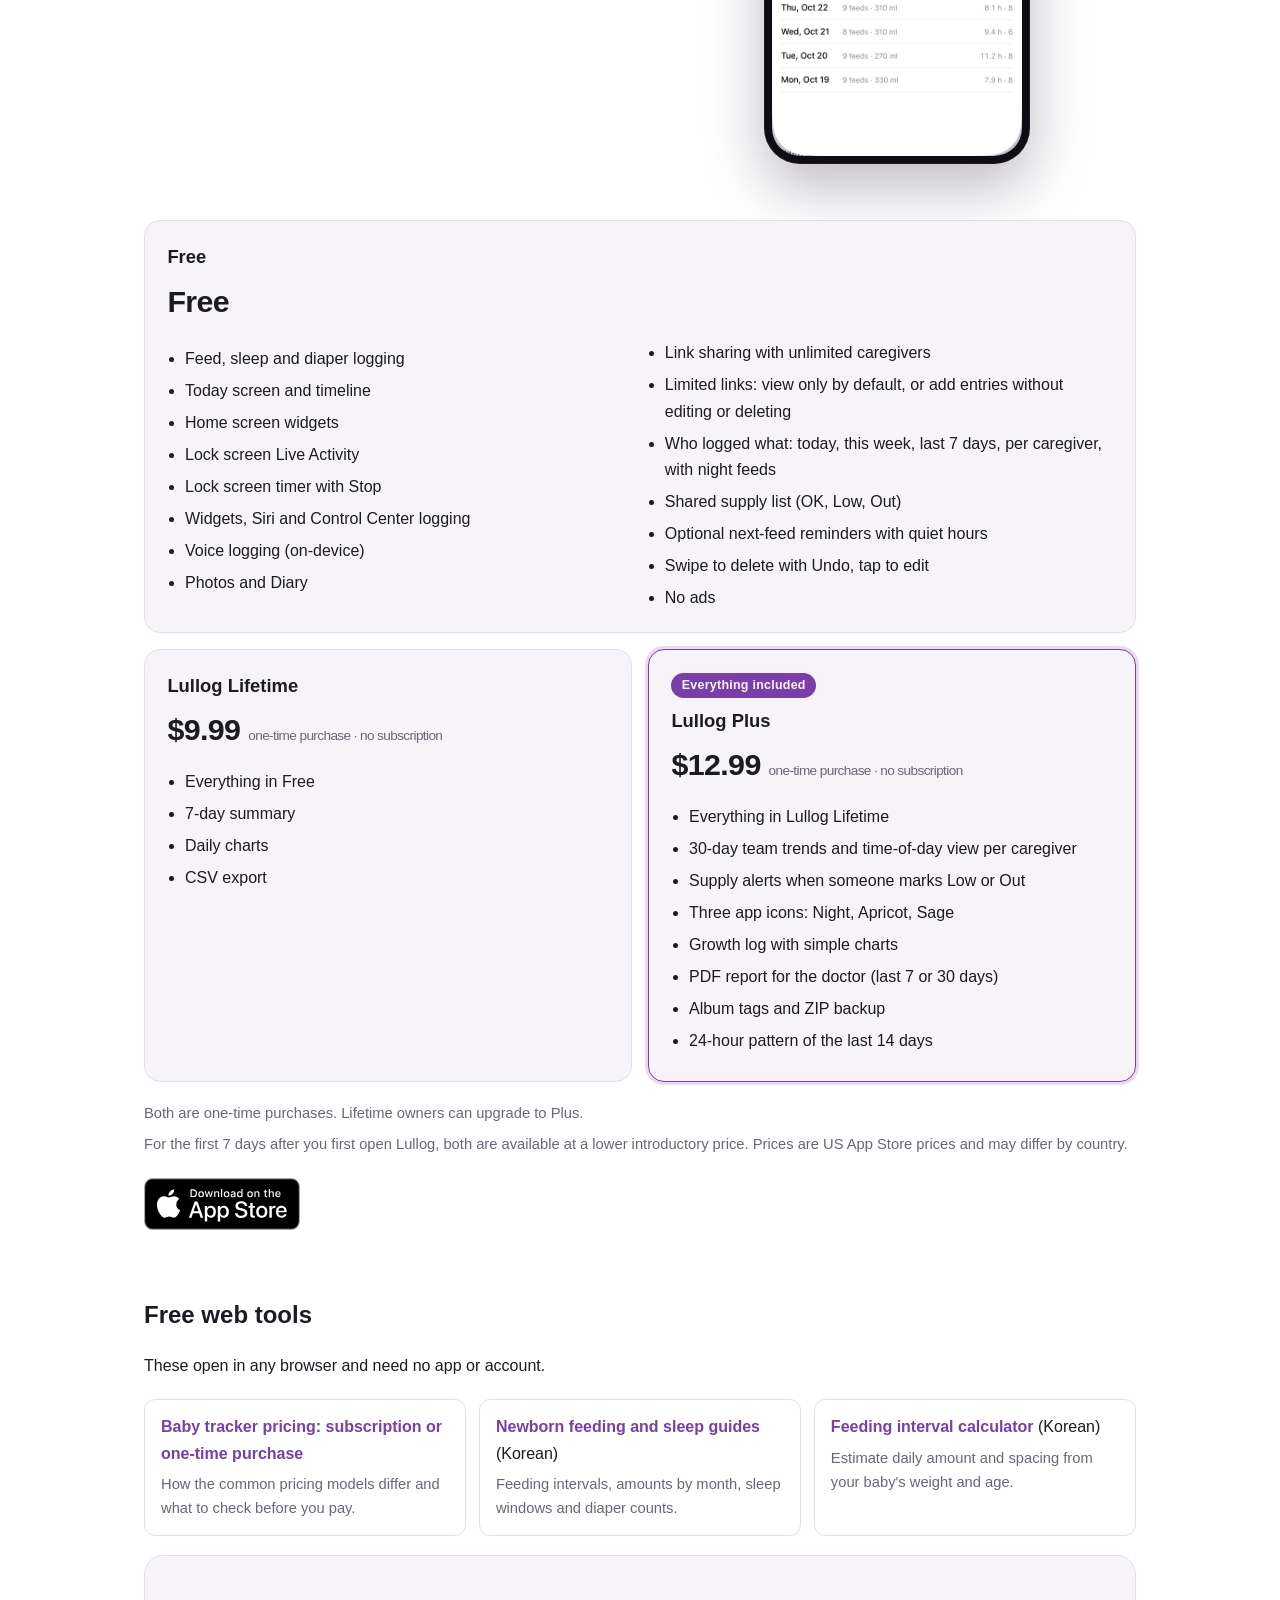
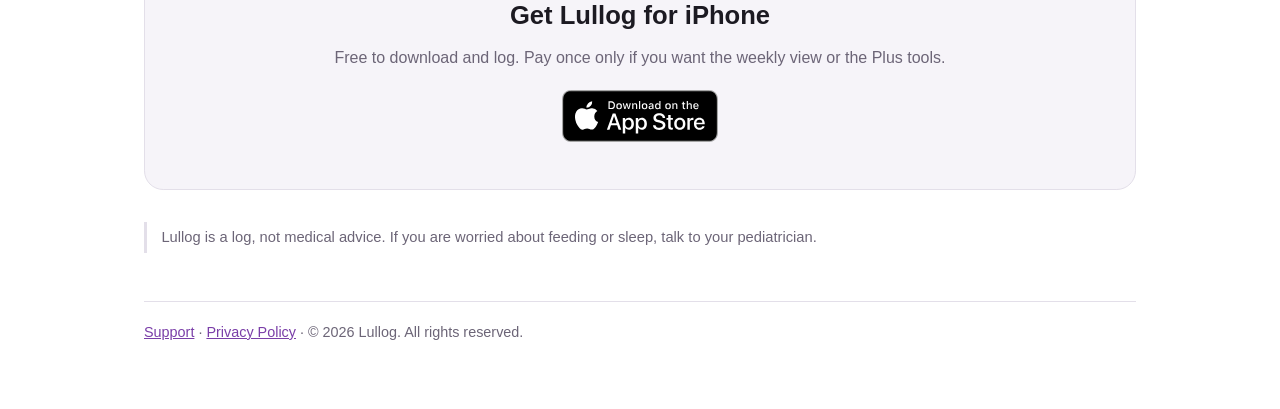
==== commit 1346667b: "Privacy: disclose optional cloud writing help (app 1.4) Add a Writing help section (EN + KO) after t" ====
--- a/index.html
+++ b/index.html
@@ -80,7 +80,7 @@
       <p class="kicker">Voice</p>
       <h2>Say it instead of typing it</h2>
       <p>Tap the mic and say "bottle 120" or "wet diaper". Lullog saves the entry and shows an Undo button.</p>
-      <p class="dim">Speech is recognised on your iPhone only and nothing leaves the phone. Voice works in English, Korean, Japanese, Chinese, Spanish, German, French, Portuguese and Italian. Where on-device recognition is not available, the mic button is hidden.</p>
+      <p class="dim">Speech is recognised on your iPhone only and the recording never leaves the phone. Only if you turn on cloud writing help for Say it in one go is the recognised sentence sent, as text (see the <a href="privacy.html">privacy policy</a>). Voice works in English, Korean, Japanese, Chinese, Spanish, German, French, Portuguese and Italian. Where on-device recognition is not available, the mic button is hidden.</p>
     </div>
     <figure class="voice-demo" aria-label="Illustration of voice logging">
       <div class="voice-card" aria-hidden="true">
@@ -132,7 +132,7 @@
       <p>Each person gets their own link, set to view and log or view only. Revoke a link any time and it stops working.</p>
       <p>New in version 1.3.2: limited links. A new limited link starts as view only; you choose if it may also add entries. When you allow recording, a limited link can add entries but cannot edit or delete them. Names and notes stay private on limited links. Links you made before keep working as they did; nothing is changed or converted for you.</p>
       <p>The shared web page shows when it last updated and helps you confirm an entry if the connection drops.</p>
-      <p class="dim">Sharing is off until you tap Connect to sync. Until then your log stays on your iPhone and nothing from it is sent; Lullog only sends a few anonymous usage counts, which you can turn off in Settings.</p>
+      <p class="dim">Sharing is off until you tap Connect to sync. Until then your log stays on your iPhone and is not synced anywhere; Lullog only sends a few anonymous usage counts, which you can turn off in Settings, and text for writing help if you turn it on.</p>
     </div>
     <div class="phone">
       <img src="assets/release-1.3.2/en/share.webp" srcset="assets/release-1.3.2/en/share.webp 540w, assets/release-1.3.2/en/share@2x.webp 1080w" sizes="(max-width: 720px) 74vw, 272px" width="540" height="1174" loading="lazy" decoding="async" alt="The Share with caregivers screen: a New limited link section set to Can view only, listing what they will see (shown as Baby care, not your baby's name; feeds, sleeps, diapers and the supply list; notes, photos and birthday not shown; cannot add or change anything; works until you revoke it) and a Create limited link button, a note that links you already made are not changed, a New link (full access) section set to Can view and log, and an empty link list">
